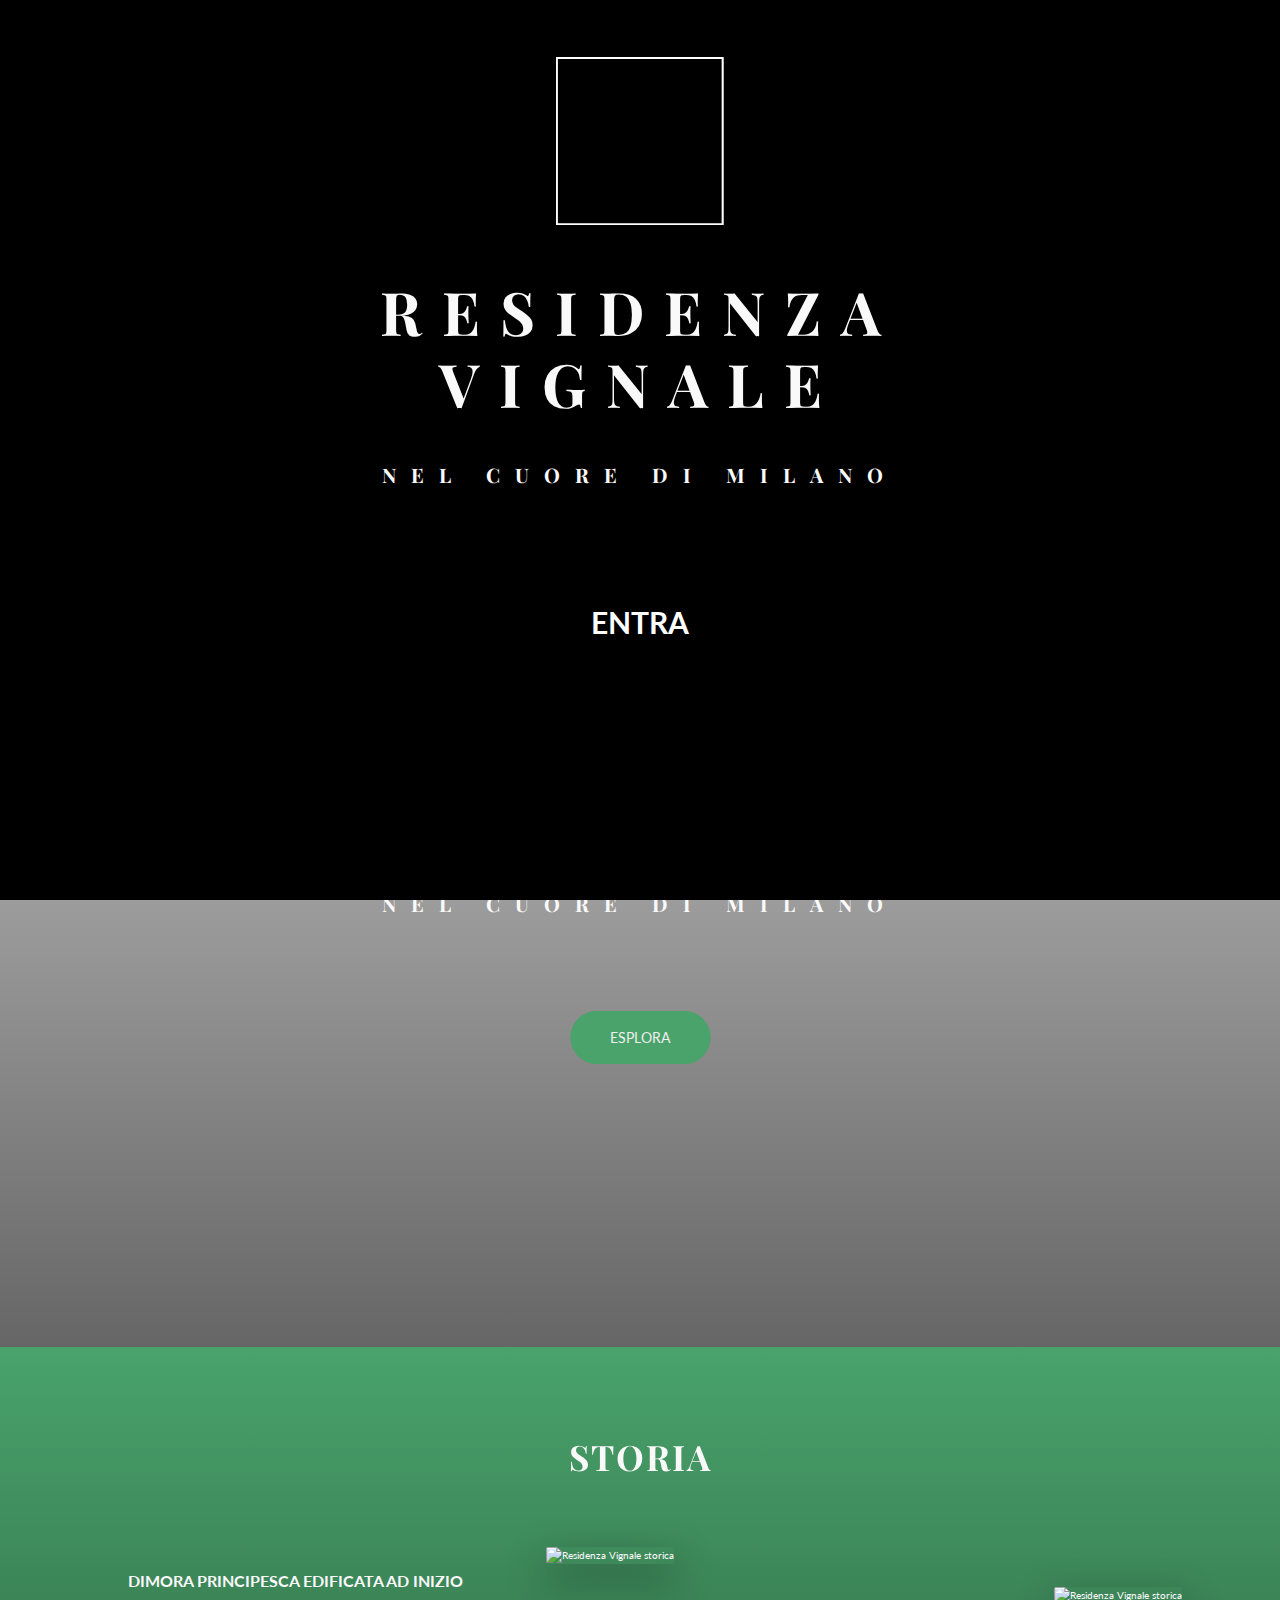
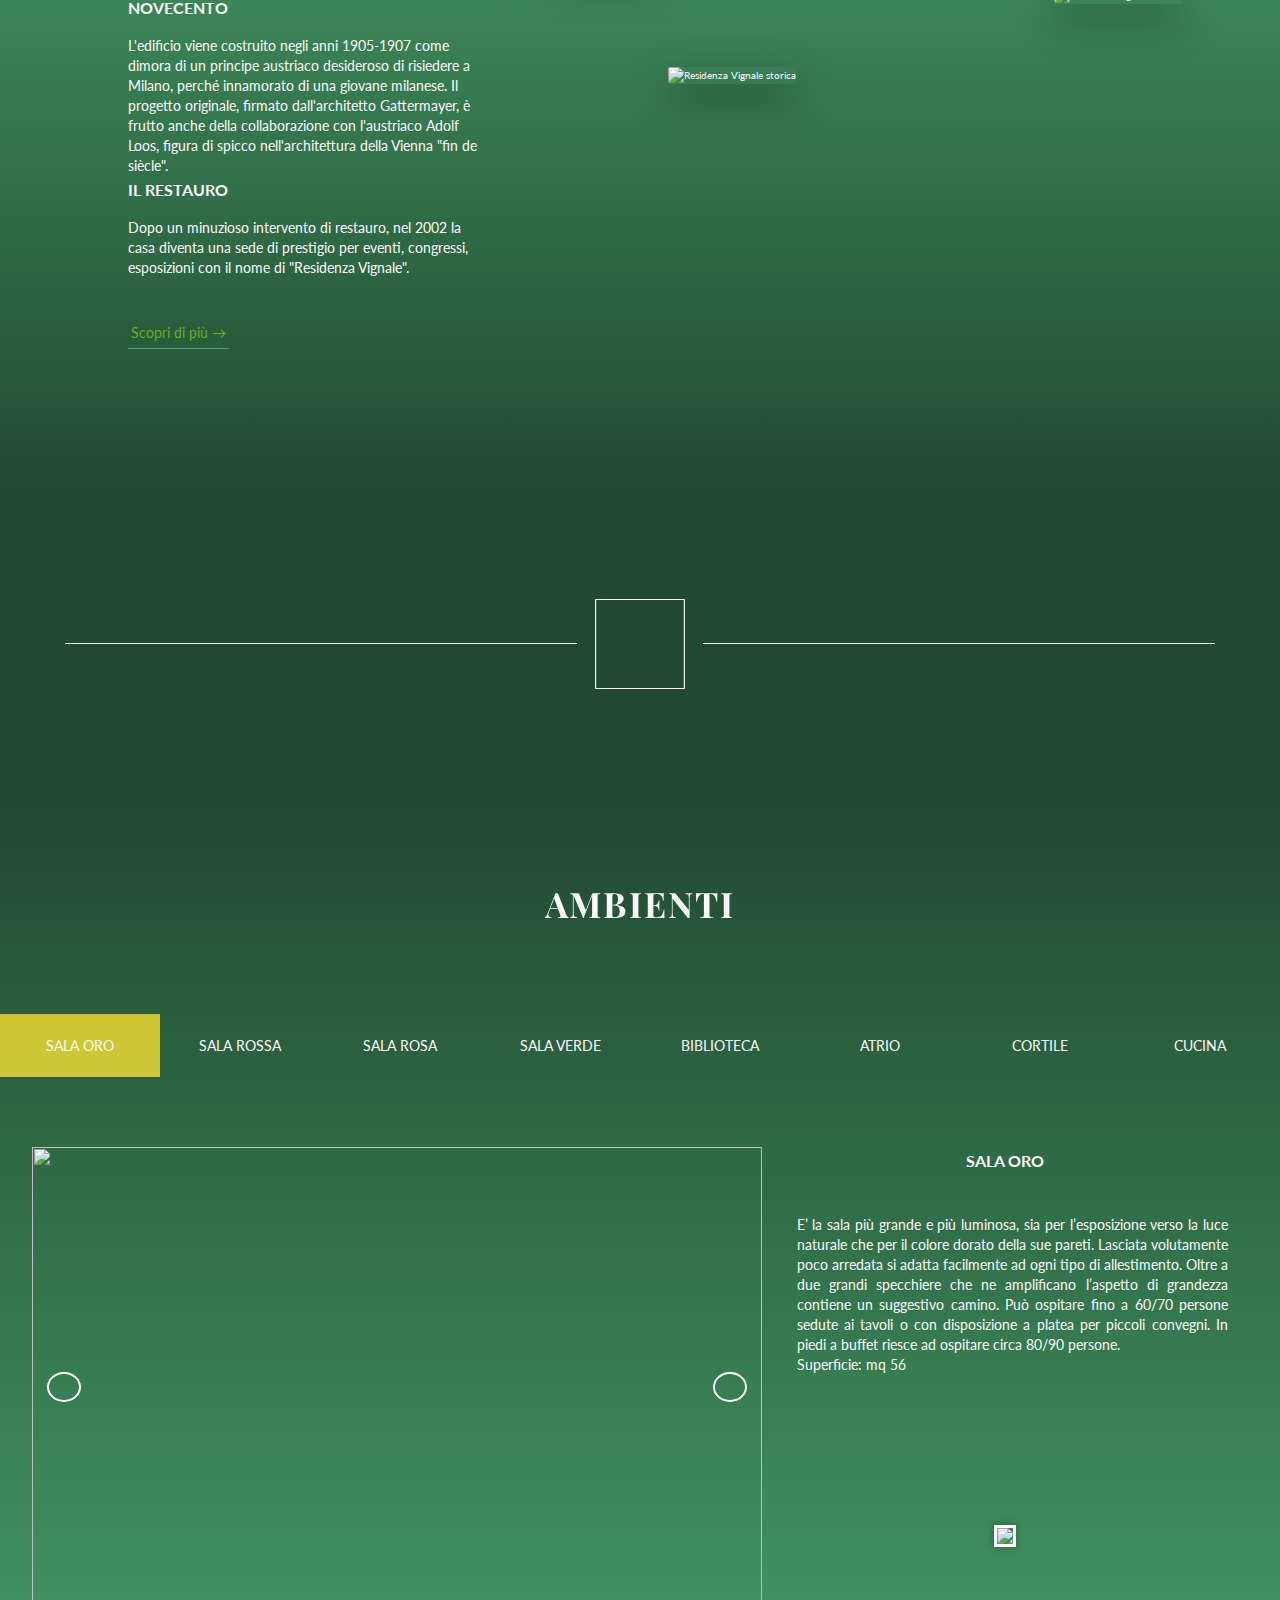
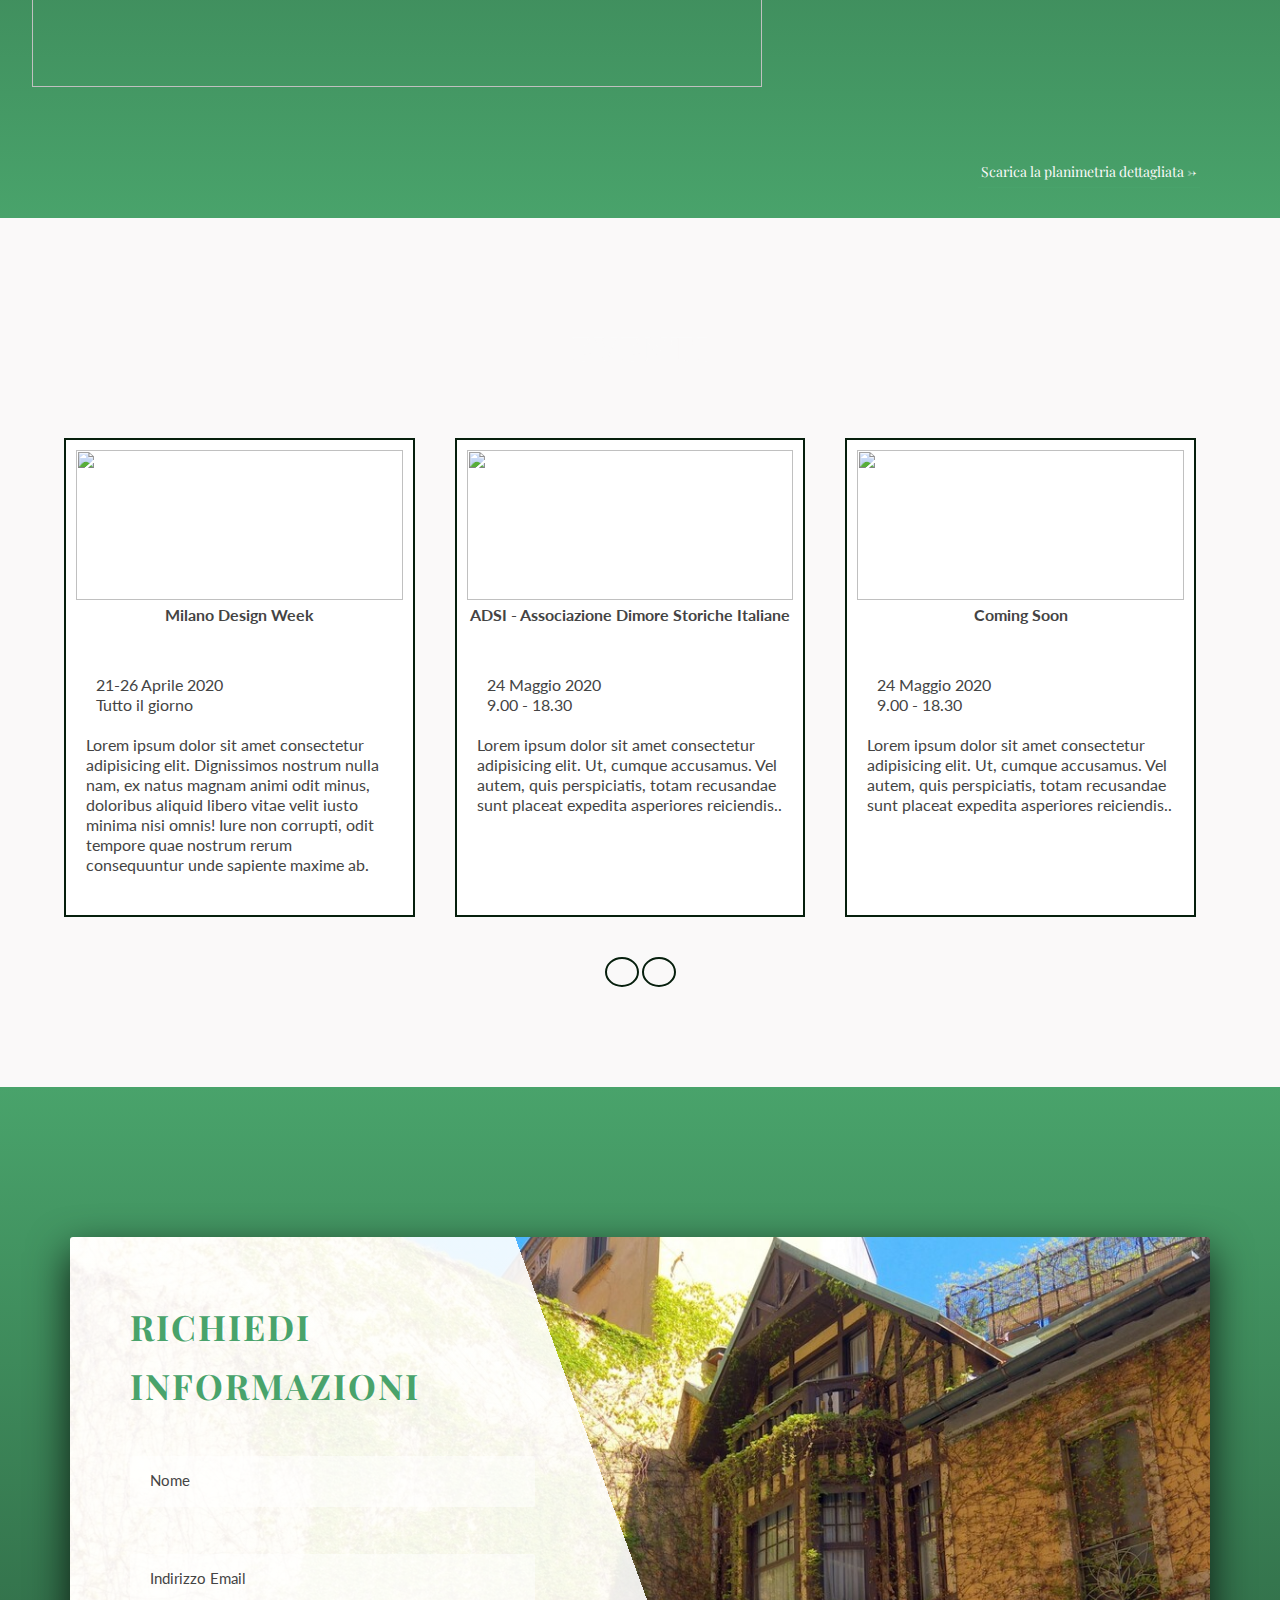
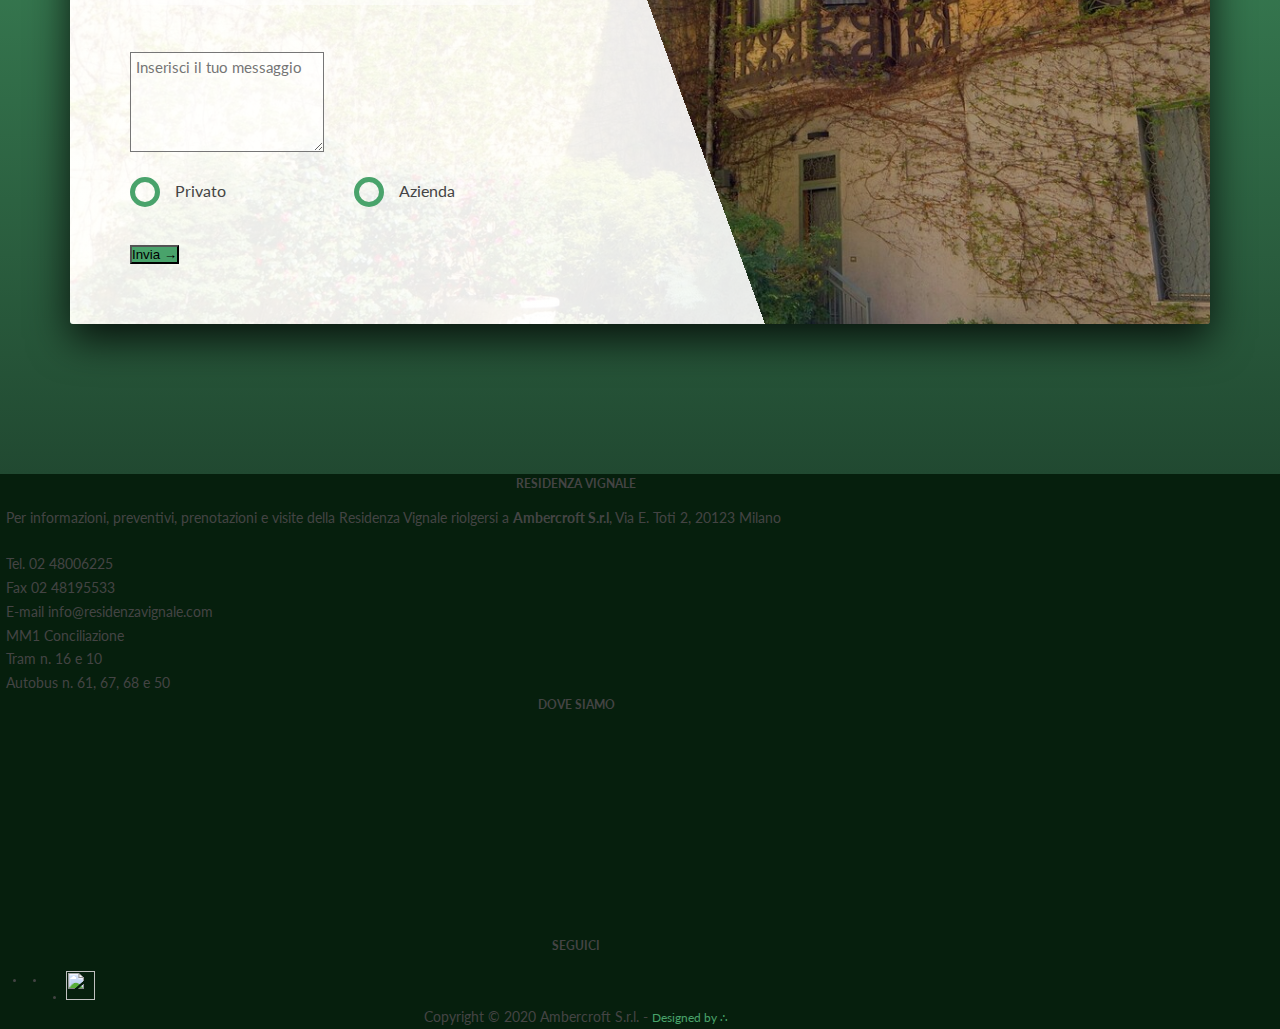
==== index.html @ fc052930 "Add files via upload" ====
<!DOCTYPE html>
<html lang="en">
  <head>
    <meta http-equiv="Content-Type" content="text/html; charset=UTF-8" />
    <meta name="viewport" content="width=device-width, initial-scale=1" />
    <title>Residenza Vignale | Home</title>

    <!-- CSS  -->
    <link
      href="https://fonts.googleapis.com/icon?family=Material+Icons"
      rel="stylesheet"
    />
    <link
      href="css/materialize.css"
      type="text/css"
      rel="stylesheet"
      media="screen,projection"
    />

    <link
      href="https://fonts.googleapis.com/css?family=Lato|Playfair+Display:500&display=swap"
      rel="stylesheet"
    />

    <link
      href="css/style.css"
      type="text/css"
      rel="stylesheet"
      media="screen,projection"
    />
    <link
      href="css/componenti.css"
      type="text/css"
      rel="stylesheet"
      media="screen,projection"
    />
    <link
      href="css/popup-history.css"
      type="text/css"
      rel="stylesheet"
      media="screen,projection"
    />
  </head>
  <body class="ggg">
    <!-- NAVBAR -->
    <nav class="navbar" role="navigation">
      <div class="nav-wrapper container">
        <a id="logo-container" href="#" class="brand-logo"
          ><img
            class="logo"
            src="logo_residenza_vignale.svg
          "
            alt=""
        /> <p class="nav-titolo">Residenza Vignale</p></a>
        <ul class="right hide-on-med-and-down">
          <li><a href="#section-book">CONTATTI</a></li>
        </ul>
        <ul class="right hide-on-med-and-down">
          <li><a href="servizi.html">SERVIZI</a></li>
        </ul>
        <ul class="right hide-on-med-and-down">
          <li><a href="#heading-eventi">EVENTI</a></li>
        </ul>
        <ul class="right hide-on-med-and-down">
          <li><a href="#heading-ambienti">AMBIENTE</a></li>
        </ul>
        <ul class="right hide-on-med-and-down">
          <li><a href="#heading-history">STORIA</a></li>
        </ul>
        <ul class="right hide-on-med-and-down">
          <li><a href="#showcase">HOME</a></li>
        </ul>

        <ul id="nav-mobile" class="sidenav">
          <li><a id="logo-container" href="#" class="brand-logo"
          ><img
            class="logo"
            src="logo_residenza_vignale.svg
          "
            alt=""
        /> <p class="nav-titolo2">Residenza Vignale</p></a>
      </li>
          <li><a href="#showcase">HOME</a></li>
          <li><a href="#heading-history">STORIA</a></li>
          <li><a href="#heading-ambienti">AMBIENTE</a></li>
          <li><a href="#heding-eventi">EVENTI</a></li>
          <li><a href="servizi.html">SERVIZI</a></li>
          <li><a href="#section-book">CONTATTI</a></li>
        </ul>
        <a href="#" data-target="nav-mobile" class="sidenav-trigger"
          ><i class="material-icons">menu</i></a
        >
      </div>
    </nav>

    <!-- SHOWCASE -->

    <header id="showcase">
      <section class="showcase-hero">
        <div class="showcase__text-box">
          <h1 class="showcase-primary">
            <span class="showcase-primary--main"
              >Residenza <br />
              <span class="showcase-primary--main-vignale">Vignale</span>
            </span>
            <span class="showcase-primary--sub">Nel cuore di Milano</span>
          </h1>

          <a
            href="#heading-ambienti"
            class="button button-color button-animated"
            >Esplora</a
          >
        </div>
      </section>
    </header>

    <!-- HISTORY -->
    
      <section id="heading-history">
        <div class="u-center-text u-margin-bottom-big">
          <h2 class="heading-secondary">
            Storia
          </h2>
        </div>

        <div class="container-history">
          <div class="history-text">
            <h3 class="heading-tertiary u-margin-bottom-small">
              Dimora principesca edificata ad inizio Novecento
            </h3>
            <p>
              L'edificio viene costruito negli anni 1905-1907 come dimora di un
              principe austriaco desideroso di risiedere a Milano, perché
              innamorato di una giovane milanese. Il progetto originale, firmato
              dall'architetto Gattermayer, è frutto anche della collaborazione
              con l'austriaco Adolf Loos, figura di spicco nell'architettura
              della Vienna "fin de siècle".
            </p>

            <h3 class="heading-tertiary u-margin-bottom-small">Il restauro</h3>
            <p class="">
              Dopo un minuzioso intervento di restauro, nel 2002 la casa diventa
              una sede di prestigio per eventi, congressi, esposizioni con il
              nome di "Residenza Vignale".
            </p>

            <a href="#popup" class="btn-text u-margin-top-small"
              >Scopri di più &rarr;</a
            >
          </div>
          <div class="history-img">
            <div class="composition">
              <img
                alt="Residenza Vignale storica"
                class="composition__photo composition__photo--p1"
                src="img/storia/Residenza-Storica04.jpg"
              />
              <img
                alt="Residenza Vignale storica"
                class="composition__photo composition__photo--p2"
                src="img/storia/Residenza-Storica02.jpg"
              />
              <img
                alt="Residenza Vignale storica"
                class="composition__photo composition__photo--p3"
                src="img/storia/Residenza-Storica01.jpg"
              />
              <!-- <img  alt="Residenza Vignale storica"
                           class="composition__photo composition__photo--p4"
                           src="img/Residenza-Storica05.jpg"> -->
            </div>
          </div>
        </div>
        
      </section>

      <div style="width: 100%; height: auto;" class="divider">
        <svg class="poly" width="90px" height="90px" version="1.1" viewBox="0 0 44.335 44.519" xmlns="http://www.w3.org/2000/svg">
          <g transform="translate(-84.609 -113.62)" fill="none" stroke="#fff" stroke-linecap="round" stroke-linejoin="round">
              <g stroke-width=".55">
                  <rect class = "ciccio" x="84.835" y="113.85" width="43.878" height="44.064" style="paint-order:normal" />
                  <path d="m106.59 157.82v-10.133s-7.344-6.8792-3.9974-19.708" style="paint-order:normal" />
                  <path d="m97.199 140.34s-9.6681-6.3214-8.2736-18.221" style="paint-order:normal" />
                  <path d="m97.199 140.34s-9.3697 0.36621-12.344 6.2228" style="paint-order:normal" />
                  <path d="m104.54 144.99s-9.947-1.5804-15.525 6.4144" style="paint-order:normal" />
                  <path d="m87.81 143.22s0.92962 5.3918 10.226 8.2736" style="paint-order:normal" />
                  <path d="m106.68 136.43v-14.316" style="paint-order:normal" />
                  <path d="m84.865 122.12h43.755" style="paint-order:normal" />
                  <path d="m106.68 122.12s-12.364 0.46481-13.573 14.316" style="paint-order:normal" />
                  <path d="m106.59 150.75s-12.178-0.37185-13.48-14.316" style="paint-order:normal" />
                  <path d="m106.68 122.12v-8.2736" style="paint-order:normal" />
                  <path d="m106.59 157.82v-10.133s-7.344-6.8792-3.9974-19.708" style="paint-order:normal" />
                  <path d="m104.54 144.99s-2.5739-6.1297-19.679-6.0367" style="paint-order:normal" />
                  <path d="m97.199 140.34s-9.6681-6.3214-8.2736-18.221" style="paint-order:normal" />
                  <path d="m84.923 125.09s10.975-0.92962 21.758 11.341l-0.093 11.248" style="paint-order:normal" />
                  <path d="m104.54 144.99s-9.947-1.5804-15.525 6.4144" style="paint-order:normal" />
                  <path d="m84.931 151.57 13.105-0.0765s2.417 0.18593 4.2763 0.7437 3.9044 1.2085 4.1833-0.37185"
                      style="paint-order:normal" />
                  <path d="m87.81 143.22s0.92962 5.3918 10.226 8.2736" style="paint-order:normal" />
                  <path d="m106.68 136.43v-14.316" style="paint-order:normal" />
                  <path d="m106.68 122.12s-12.364 0.46481-13.573 14.316" style="paint-order:normal" />
                  <path d="m106.59 150.75s-12.178-0.37185-13.48-14.316" style="paint-order:normal" />
                  <path d="m99.07 122.13s6.4957 1.7779 7.6113 8.3782" style="paint-order:normal" />
                  <path d="m106.68 122.12v-8.2736" style="paint-order:normal" />
                  <path d="m100.43 113.87s5.8799 0.58101 6.2517 6.8095" style="paint-order:normal" />
                  <path d="m106.77 157.82v-10.133s7.344-6.8792 3.9974-19.708" style="paint-order:normal" />
                  <path d="m108.82 144.99s2.6959-6.1355 19.801-6.0426" style="paint-order:normal" />
                  <path d="m116.16 140.34s9.6681-6.3214 8.2736-18.221" style="paint-order:normal" />
                  <path d="m128.62 125.09s-11.155-0.92962-21.939 11.341l0.093 11.248" style="paint-order:normal" />
                  <path d="m108.82 144.99s9.947-1.5804 15.525 6.4144" style="paint-order:normal" />
                  <path
                      d="m128.62 151.59-13.294-0.093s-2.417 0.18593-4.2763 0.7437c-1.8592 0.55777-3.9044 1.2085-4.1833-0.37185"
                      style="paint-order:normal" />
                  <path d="m125.55 143.22s-0.92963 5.3918-10.226 8.2736" style="paint-order:normal" />
                  <path d="m106.68 136.43v-14.316" style="paint-order:normal" />
                  <path d="m106.68 122.12s12.364 0.46481 13.572 14.316" style="paint-order:normal" />
                  <path d="m106.77 150.75s12.178-0.37185 13.48-14.316" style="paint-order:normal" />
                  <path d="m114.18 122.13s-6.3795 1.7779-7.4951 8.3782" style="paint-order:normal" />
                  <path d="m106.68 122.12v-8.2736" style="paint-order:normal" />
                  <path d="m112.82 113.87s-5.7637 0.58101-6.1355 6.8095" style="paint-order:normal" />
              </g>
              <path d="m116.37 140.34s9.3697 0.36621 12.344 6.2228" stroke-width=".452" style="paint-order:normal" />
          </g>
      </svg>
      </div>

      

      

      <!-- AMBIENTI -->
      <section id="heading-ambienti" class="ambienti">

        <div class="u-center-text u-margin-bottom-big">
          <h2 class="heading-secondary">
            Ambienti
          </h2>
        </div>
        
        <div class="griglia_mobile">
          <div class="tab_arrows"><p style="padding: 1rem 30% 1rem 1rem">&laquo;</p></div>
        <div class="tabs_container">
          <ul class="tabs2">
            <li data-tab-target="#sala_oro" class="tab2 active">Sala Oro</li>
            <li data-tab-target="#sala_rossa" class="tab2">Sala Rossa</li>
            <li data-tab-target="#sala_rosa" class="tab2">Sala Rosa</li>
            <li data-tab-target="#sala_verde" class="tab2">Sala Verde</li>
            <li data-tab-target="#biblioteca" class="tab2">Biblioteca</li>
            <li data-tab-target="#atrio" class="tab2 ">Atrio</li>
            <li data-tab-target="#cortile" class="tab2">Cortile</li>
            <li data-tab-target="#cucina" class="tab2">Cucina</li>

          </ul>
        </div>
        <div class="tab_arrows"><p style="padding: 1rem 1rem 1rem 30%; text-align: right;">&raquo;</p></div>
      </div>
    
        <div class="tab2-content">
          <!-- SALA ORO -->
          <div id="sala_oro" data-tab-content class="active">
            <div class="griglia">
              <div class="slider_container">
                <div class="slider slider_count slider_active">
                  <img class="slide current" src="/img/ambienti/sala_oro/01_sala_oro.jpg" alt="" />
                  <img class="slide" src="/img/ambienti/sala_oro/02_sala_oro.jpg" alt="" />
                  <img class="slide" src="/img/ambienti/sala_oro/03_sala_oro.jpg" alt="" />
                </div>
                <div class="buttons">
                  <button id="prev">
                    <i class="fas fa fa-arrow-left" aria-hidden="true"></i>
                  </button>
                  <button id="next">
                    <i class="fas fa fa-arrow-right" aria-hidden="true"></i>
                  </button>
                </div>
              </div>
              <div class="description description_sala_oro">
                <div class="description_text">
                  <h3 class="heading-tertiary u-margin-bottom-medium">Sala Oro</h3>
                <p class="u-margin-bottom-small">E’ la sala più grande e più luminosa, sia per l’esposizione verso la luce naturale che per il colore dorato della sue pareti. Lasciata volutamente poco arredata si adatta facilmente ad ogni tipo di allestimento.
                  Oltre a due grandi specchiere che ne amplificano l’aspetto di grandezza contiene un suggestivo camino. Può ospitare fino a 60/70 persone sedute ai tavoli o con disposizione a platea per piccoli convegni. In piedi a buffet riesce ad ospitare circa 80/90 persone. <br>Superficie: mq  56</p>
                </div>
                <div class="description_map">
                  <a class="lightbox" href="#sala_oro_big">
                    <img src="img/ambienti/sala_oro/Planimetria_Oro.jpg"/>
                 </a> 
                 
                </div>
                
              </div>
            </div>
            <div class="lightbox-target" id="sala_oro_big">
              <img src="img/ambienti/sala_oro/Planimetria_Oro_Big.jpg"/>
              <a class="lightbox-close" href="#sala_oro"></a>
           </div>
          </div>
          
          <!-- SALA ROSSA -->
          <div id="sala_rossa" data-tab-content>
            <div class="griglia">
              <div class="slider_container">
                <div class="slider slider_count">
                  <img class="slide" src="/img/ambienti/sala_rossa/01_sala_rossa.jpg" alt="" />
                  <img class="slide" src="/img/ambienti/sala_rossa/02_sala_rossa.jpg" alt="" />
                  <img class="slide" src="/img/ambienti/sala_rossa/03_sala_rossa.jpg" alt="" />
                </div>
                <div class="buttons">
                  <button id="prev">
                    <i class="fas fa fa-arrow-left" aria-hidden="true"></i>
                  </button>
                  <button id="next">
                    <i class="fas fa fa-arrow-right" aria-hidden="true"></i>
                  </button>
                </div>
              </div>
              <div class="description description_sala_rossa">
                <div class="description_text">
                  <h3 class="heading-tertiary u-margin-bottom-medium">Sala Rossa</h3>
                <p class="u-margin-bottom-small">Riccamente arredata e decorata. Contiene 50 persone sedute ai tavoli o con disposizione a platea
                  per piccoli convegni. <br>Superficie: 47 mq.</p>
                </div>
              <div class="description_map">
                <a class="lightbox" href="#sala_rossa_big">
                  <img src="img/ambienti/sala_rossa/Planimetria_Rossa_Big.jpg"/>
               </a> 
               
              </div>
              
            </div>
          </div>
          <div class="lightbox-target" id="sala_rossa_big">
            <img src="img/ambienti/sala_rossa/Planimetria_Rossa_Big.jpg"/>
            <a class="lightbox-close" href="#sala_rossa"></a>
         </div>
        </div>

          <!-- SALA ROSA -->
          <div id="sala_rosa" data-tab-content>
            <div class="griglia">
              <div class="slider_container">
                <div class="slider slider_count">
                  <img class="slide" src="/img/ambienti/sala_rosa/01_sala_rosa.jpg" alt="" />
                  <img class="slide" src="/img/ambienti/sala_rosa/02_sala_rosa.jpg" alt="" />
                </div>
                <div class="buttons">
                  <button id="prev">
                    <i class="fas fa fa-arrow-left" aria-hidden="true"></i>
                  </button>
                  <button id="next">
                    <i class="fas fa fa-arrow-right" aria-hidden="true"></i>
                  </button>
                </div>
              </div>
              <div class="description description_sala_rosa">
                <div class="description_text">
                  <h3 class="heading-tertiary u-margin-bottom-medium">Sala Rosa</h3>
                <p class="u-margin-bottom-small">Accogliente ed elegante, è caratterizzata  da una suggestiva specchiera che crea singolari effetti di colore. Si presta come luogo di incontro e di conversazione o ad ospitare aperitivi o coffee break. <br>Superficie: mq 28</p>
                </div>
              <div class="description_map">
                <a class="lightbox" href="#sala_rosa_big">
                  <img src="img/ambienti/sala_rosa/Planimetria_Rosa_Big.jpg"/>
               </a> 
               
              </div>
              
            </div>
          </div>
          <div class="lightbox-target" id="sala_rosa_big">
            <img src="img/ambienti/sala_rosa/Planimetria_Rosa_Big.jpg"/>
            <a class="lightbox-close" href="#sala_rosa"></a>
         </div>
        </div>


          <!-- SALA VERDE -->
          <div id="sala_verde" data-tab-content>
            <div class="griglia">
              <div class="slider_container">
                <div class="slider slider_count">
                  <img class="slide" src="/img/ambienti/sala_verde/01_sala_verde.jpg" alt="" />
                  <img class="slide" src="/img/ambienti/sala_verde/02_sala_verde.jpg" alt="" />
                  <img class="slide" src="/img/ambienti/sala_verde/03_sala_verde.jpg" alt="" />
                </div>
                <div class="buttons">
                  <button id="prev">
                    <i class="fas fa fa-arrow-left" aria-hidden="true"></i>
                  </button>
                  <button id="next">
                    <i class="fas fa fa-arrow-right" aria-hidden="true"></i>
                  </button>
                </div>
              </div>
              <div class="description description_sala_verde">
                <div class="description_text">
                  <h3 class="heading-tertiary u-margin-bottom-medium">Sala verde</h3>
                <p class="u-margin-bottom-small">Ambiente molto raffinato, con le pareti coperte di boiserie e specchi è in comunicazione con la sala rosa e la sala oro. <br>Superficie: mq 27</p>
                </div>
              <div class="description_map">
                <a class="lightbox" href="#sala_verde_big">
                  <img src="img/ambienti/sala_verde/Planimetria_Verde_Big.jpg"/>
               </a> 
               
              </div>
              
            </div>
          </div>
          <div class="lightbox-target" id="sala_verde_big">
            <img src="img/ambienti/sala_verde/Planimetria_Verde_Big.jpg"/>
            <a class="lightbox-close" href="#sala_verde"></a>
         </div>
        </div>


           <!-- BIBLIOTECA -->
           <div id="biblioteca" data-tab-content>
            <div class="griglia">
              <div class="slider_container">
                <div class="slider slider_count">
                  <img class="slide" src="/img/ambienti/biblioteca/01_biblioteca.jpg" alt="" />
                  <img class="slide" src="/img/ambienti/biblioteca/02_biblioteca.jpg" alt="" />
                </div>
                <div class="buttons">
                  <button id="prev">
                    <i class="fas fa fa-arrow-left" aria-hidden="true"></i>
                  </button>
                  <button id="next">
                    <i class="fas fa fa-arrow-right" aria-hidden="true"></i>
                  </button>
                </div>
              </div>
              <div class="description description_biblioteca">
                <div class="description_text">
                  <h3 class="heading-tertiary u-margin-bottom-medium">Biblioteca</h3>
                <p class="u-margin-bottom-small">La biblioteca è ubicata al piano nobile e vi si accede attraverso lo scalone d’onore. E’ un ambiente accogliente ed elegante, completamente arredato. Risulta ideale per riunioni di lavoro o come salotto supplementare. Dà diretto accesso a un ampio terrazzo fiorito.  <br>Superficie: mq 28</p>
                </div>
              <div class="description_map">
                <a class="lightbox" href="#biblioteca_big">
                  <img src="img/ambienti/biblioteca/Planimetria_Biblioteca_Big.jpg"/>
               </a> 
               
              </div>
              
            </div>
          </div>
          <div class="lightbox-target" id="biblioteca_big">
            <img src="img/ambienti/biblioteca/Planimetria_Biblioteca_Big.jpg"/>
            <a class="lightbox-close" href="#biblioteca"></a>
         </div>
        </div>

          
          <!-- ATRIO -->
          <div id="atrio" data-tab-content >
            <div class="griglia">
              <div class="slider_container">
                <div class="slider slider_count">
                  <img style="background-size: auto;"
                    class="slide"
                    src="/img/ambienti/atrio/01_atrio.jpg"
                    alt=""
                  />
                  <img class="slide " src="/img/ambienti/atrio/04_atrio.jpg" alt="" />
                </div>
                <div class="buttons">
                  <button id="prev">
                    <i class="fas fa fa-arrow-left" aria-hidden="true"></i>
                  </button>
                  <button id="next">
                    <i class="fas fa fa-arrow-right" aria-hidden="true"></i>
                  </button>
                </div>
              </div>
              <div class="description description_atrio">
                <div class="description_text">
                  <h3 class="heading-tertiary u-margin-bottom-medium">Atrio</h3>
                <p class="u-margin-bottom-small">Vi si accede attraverso un elegante ingresso indipendente dal resto dello stabile. Questo ambiente, spazioso e luminoso, è reso molto imponente dalla presenza dello scalone d’onore che conduce al piano nobile. Svolge una naturale funzione di accoglienza per ogni tipo di evento e può ospitare la reception
                  in caso di convegni o riunioni di lavoro. E’ adiacente alla sala guardaroba e in diretta comunicazione
                  con il cortile. <br>Superficie: mq 65</p>
                </div>
              <div class="description_map">
                <a class="lightbox" href="#atrio_big">
                  <img src="img/ambienti/atrio/Planimetria_Atrio_Big.jpg"/>
               </a> 
               
              </div>
              
            </div>
          </div>
          <div class="lightbox-target" id="atrio_big">
            <img src="img/ambienti/atrio/Planimetria_Atrio_Big.jpg"/>
            <a class="lightbox-close" href="#atrio"></a>
         </div>
        </div>

          <!-- CORTILE -->
          <div id="cortile" data-tab-content>
            <div class="griglia">
              <div class="slider_container">
                <div class="slider slider_count">
                  <img class="slide" src="/img/ambienti/cortile/01_cortile.jpg" alt="" />
                  <img class="slide" src="/img/ambienti/cortile/02_cortile.jpg" alt="" />
                  <img class="slide" src="/img/ambienti/cortile/03_cortile.jpg" alt="" />
                </div>
                <div class="buttons">
                  <button id="prev">
                    <i class="fas fa fa-arrow-left" aria-hidden="true"></i>
                  </button>
                  <button id="next">
                    <i class="fas fa fa-arrow-right" aria-hidden="true"></i>
                  </button>
                </div>
              </div>
              <div class="description description_cortile">
                <div class="description_text">
                  <h3 class="heading-tertiary u-margin-bottom-medium">cortile</h3>
                <p class="u-margin-bottom-small">Silenzioso e contornato da aiuole fiorite, è l’ideale ampliamento della Residenza durante la bella stagione. Può essere allestito con punti buffet, tavolini e ombrelloni ed ospitare spettacoli all’aperto.
                  Su richiesta il cortile può essere coperto con una tendostruttura. <br>Superficie sfruttabile circa 120 mq.</p>
                </div>
              <div class="description_map">
                <a class="lightbox" href="#cortile_big">
                  <img src="img/ambienti/cortile/Planimetria_Cortile.jpg"/>
               </a> 
               
              </div>
              
            </div>
          </div>
          <div class="lightbox-target" id="cortile_big">
            <img src="img/ambienti/cortile/Planimetria_Cortile_Big.jpg"/>
            <a class="lightbox-close" href="#cortile"></a>
         </div>
        </div>

               <!-- CUCINA -->
               <div id="cucina" data-tab-content>
                <div class="griglia">
                  <div class="slider_container">
                    <div class="slider slider_count">
                      <img class="slide" src="/img/ambienti/cucina/01_cucina.jpg" alt="" />
                      <img class="slide" src="/img/ambienti/cucina/01_cucina.jpg" alt="" />
                    </div>
                    <div class="buttons">
                      <button id="prev">
                        <i class="fas fa fa-arrow-left" aria-hidden="true"></i>
                      </button>
                      <button id="next">
                        <i class="fas fa fa-arrow-right" aria-hidden="true"></i>
                      </button>
                    </div>
                  </div>
                  <div class="description description_cucina">
                    <div class="description_text">
                      <h3 class="heading-tertiary u-margin-bottom-medium">cucina</h3>
                    <p class="u-margin-bottom-small">Ambiente moderno e tecnologicamente funzionale. A disposizione frigorifero con freezer, due forni,
                      quattro fuochi e una piastra elettrica. L’ingresso diretto dal cortile facilita le operazioni di carico e scarico
                      al personale del catering. In collegamento diretto vi è un bagno – spogliatoio per il personale. <br>Superficie: mq 24</p>
                    </div>
                  <div class="description_map">
                    <a class="lightbox" href="#cucina_big">
                      <img src="img/ambienti/cucina/Planimetria_Cucina_Big.jpg"/>
                   </a> 
                   
                  </div>
                  
                </div>
              </div>
              <div class="lightbox-target" id="cucina_big">
                <img src="img/ambienti/cucina/Planimetria_Cucina_Big.jpg"/>
                <a class="lightbox-close" href="#cucina"></a>
             </div>
            </div>
        </div>
            <div class="planimetria-det">
              <a href="/piantina-dett.pdf" download class="btn-text2">Scarica la planimetria dettagliata &rarr;</a>
            </div>
            
      </section>
      
      

          
      <!-- EVENTI -->
      <section id="heading-eventi" class="eventi">
        <div class="u-center-text u-margin-bottom-medium">
          <h2 class="heading-secondary">
            Eventi
          </h2>
        </div>
        <div class="eventi-container">
          <ul class="eventi-container-slider">
            <li>
              <div> <img src="img/eventi/mdw.jpg" alt="" /></div>
              <div class="eventi-testo">
                <div class="eventi-title"><h4>Milano Design Week </h4></div>
              
              <div  class="eventi-icone">
                <i class="far fa-calendar-alt calendar"></i><span >21-26 Aprile 2020 </span> <br>
              <i class="far fa-clock ora"></i><span>Tutto il giorno</span>
              <p>Lorem ipsum dolor sit amet consectetur adipisicing elit. Dignissimos nostrum nulla nam, ex natus magnam animi odit minus, doloribus aliquid libero vitae velit iusto minima nisi omnis! Iure non corrupti, odit tempore quae nostrum rerum consequuntur unde sapiente maxime ab.</p>
            </div>
            </div>
            </li>
            <li>
              <div><img src="img/eventi/adsi.jpg" alt="" /></div>
              <div class="eventi-testo">
                <div class="eventi-title"><h4>ADSI - Associazione Dimore Storiche Italiane</h4></div>
              
              <div class="eventi-icone">
                <i class="far fa-calendar-alt calendar"></i><span >24 Maggio 2020 </span> <br>
              <i class="far fa-clock ora"></i><span>9.00 - 18.30</span>
              <p>Lorem ipsum dolor sit amet consectetur adipisicing elit. Ut, cumque accusamus. Vel autem, quis perspiciatis, totam recusandae sunt placeat expedita asperiores reiciendis..</p>
            </div>
              </div>
            </li>

            <li>
              <div><img src="img/eventi/comingsoon.png" alt="" /></div>
              <div class="eventi-testo">
                <div class="eventi-title"><h4>Coming Soon</h4></div>
                
                <div  class="eventi-icone">
                  <i class="far fa-calendar-alt calendar"></i><span >24 Maggio 2020 </span> <br>
                <i class="far fa-clock ora"></i><span>9.00 - 18.30</span>
                <p>Lorem ipsum dolor sit amet consectetur adipisicing elit. Ut, cumque accusamus. Vel autem, quis perspiciatis, totam recusandae sunt placeat expedita asperiores reiciendis..</p>
              </div>
              
              </div>
            </li>
            
          </ul>
        </div>
        <div class="button-container">
          <button class="button-left"><i class="fas fa fa-arrow-left" aria-hidden="true"></i></button>
          <button class="button-right"><i class="fas fa fa-arrow-right" aria-hidden="true"></i></button>
        </div>
      </section>

     

     
    

    <!-- FORM -->
    <section id="section-book" class="section-book">
      <div class="row">
        <div class="book">
          <div class="book__form">
            <form action="#" class="form">
              <div class=" u-margin-bottom-medium">
                <h2 class="heading-secondary green">
                  Richiedi informazioni
              </div>
              <div class="form__group">
                <input
                  type="text"
                  class="form__input"
                  placeholder="Nome"
                  id="name"
                  required
                />
                <label for="name" class="form__label"> Nome</label>
              </div>
              <div class="form__group">
                <input
                  type="email"
                  class="form__input"
                  placeholder="Indirizzo Email"
                  id="email"
                  required
                />
                <label for="email" class="form__label">Indirizzo Email</label>
              </div>
              <div class="form__group">
                <textarea class="form__text" name="message" id="message" placeholder="Inserisci il tuo messaggio"></textarea>
              
              </div>
              
              <div class="form__group u-margin-bottom-medium">
                <div class="form__radio-group">
                  <input type="radio" class="form__radio-input" id="small" name="form-group">
                  <label for="small" class="form__radio-label">
                    <span class="form__radio-button"></span> Privato</label>
                </div>
                <div class="form__radio-group">
                  <input type="radio" class="form__radio-input" id="large" name="form-group">
                  <label for="large" class="form__radio-label">
                    <span class="form__radio-button"></span> 
                    Azienda</label>
                </div>
              </div>

              <div class="form__group">
                <button class="btn btn--green">Invia &rarr;</button>
              </div>
            </form>
          </div>
        </div>
      </div>
    </section>

    <!-- FOOTER -->
    <footer class="page-footer">
      <div class="container">
        <div class="row">
          <div class="col l4 s12">
            <h5 class="white-text u-margin-bottom-small">Residenza Vignale</h5>
            <p class="grey-text text-lighten-4">
              Per informazioni, preventivi, prenotazioni e visite della Residenza Vignale riolgersi a <strong>Ambercroft S.r.l</strong>, Via E. Toti 2, 20123 Milano
              
                <ul>
                  <li>&nbsp;</li>
                  <li>Tel. 02 48006225</li>
                  <li>Fax 02 48195533</li>
                  <li>E-mail info@residenzavignale.com</li>
                  <li>MM1 Conciliazione</li>
                  <li>Tram n. 16 e 10</li>
                  <li>Autobus n. 61, 67, 68 e 50</li>

                </ul>
        
            </p>
          </div>
          <div class="col l6 s12 mappa">
            <h5 class="white-text u-margin-bottom-small">Dove Siamo</h5>
            <iframe class="google-map" src="https://www.google.com/maps/embed?pb=!1m18!1m12!1m3!1d2798.1524924500513!2d9.164202715363148!3d45.46673197910088!2m3!1f0!2f0!3f0!3m2!1i1024!2i768!4f13.1!3m3!1m2!1s0x4786c15c7ae761c7%3A0xb20a12b8c3befb6c!2sResidenza%20Vignale!5e0!3m2!1sen!2sit!4v1582048549017!5m2!1sen!2sit"  frameborder="0" style="border:0;" allowfullscreen=""></iframe>
          </div>
          <div class="col l2 s12">
            <h5 class="white-text u-margin-bottom-small">Seguici</h5>
            <ul class="list-inline">
              <li class="social-icon">
                <a class="white-text" href="#!"
                  ><i class="fab fa-facebook-square fa-3x"></i
                ></a>
              </li>
              <li class="social-icon">
                <a class="white-text" href="#!"
                  ><i class="fab fa-instagram fa-3x"></i
                ></a>
              </li>
              <li class="social-icon">
                <a class="white-text" href="#!"
                  ><i class="fab fa-google fa-3x"></i
                ></a>
              </li>
              <li class="social-icon">
                <a class="white-text" href="#!"
                  ><img class="icon-google" src="img/icon/business2.svg" alt=""
                /></a>
              </li>
            </ul>
          </div>
        </div>
      </div>
      <div class="footer-copyright">
        <div class="container center">
          Copyright © 2020 Ambercroft S.r.l. - <span style="color: var(--color-secondary);font-style:bold; font-size: 1.2rem;">Designed by &there4;</span>
          
          <a
            class="brown-text text-lighten-3"
            href="http://materializecss.com"
          ></a>
        </div>
      </div>
    </footer>

    <!-- POPUP HISTORY -->
    <div class="popup" id="popup">
      <div class="popup__content">
        <div class="popup__left">
          <img
            src="img/storia/Residenza-Storica05.jpg"
            alt="Tour photo"
            class="popup__img"
          />
          <img
            src="img/storia/Residenza-Storica01.jpg"
            alt="Tour photo"
            class="popup__img"
          />
        </div>
        <div class="popup__right">
          <a href="#heading-history" class="popup__close">&times;</a>
          <h2 class="heading-secondary green u-margin-bottom-small">La Storia</h2>
          <h3 class="heading-tertiary u-margin-bottom-small">
            Una residenza principesca costruita per amore agli inizi del
            Novecento
          </h3>
          <p class="popup__text">
            L'edificio viene costruito negli anni 1905-1907 come dimora di un
            principe austriaco desideroso di risiedere a Milano, perché
            innamorato di una giovane milanese. Il progetto originale, firmato
            dall'architetto Gattermayer, è frutto anche della collaborazione con
            l'austriaco Adolf Loos, figura di spicco nell'architettura della
            Vienna "fin de siècle". Nella facciata di taglio semplice e pulito
            si uniscono elementi decorativi di gusto austriaco tradizionale,
            come il balcone a quadri e del liberty milanese, come i putti che
            sorreggono il terrazzo. Il corpo principale, destinato a residenza
            del Principe, è a due piani: al piano terra i grandi saloni con
            accesso sul cortile, al primo piano camere da letto e salottini.
            Sull'altro lato del cortile si trovano gli alloggi della servitù,
            inseriti in un curioso edificio con modanature di legno scuro e un
            grazioso bovindo. Vi sono anche la scuderia per i cavalli e il
            deposito per la carrozza, protetto quest'ultimo da una pensilina di
            ferro elegantemente decorata. Dopo la morte in battaglia del
            principe, nel 1914, la casa passa nelle mani di diversi proprietari.
            Viene sopraelevata di alcuni piani negli anni '50, ma mantiene
            ugualmente intatto l'antico fascino della facciata e del cortile.
            All’interno l’arredo è composto da specchiere e console dorate,
            arazzi, quadri, tappeti e un raffinatissimo salottino siciliano in
            boiserie e specchi. Rimane assolutamente immutato l'aspetto
            originario in tutta la struttura di base, dai soffitti elegantemente
            decorati, ai pavimenti in parquet e marmo, al taglio pulito e
            grandioso dello scalone e delle sale. Dopo un minuzioso intervento
            di restauro, nel 2002 la casa diventa una sede di prestigio per
            eventi, congressi, esposizioni con il nome di "Residenza Vignale".
          </p>
        </div>
      </div>
    </div>

    <!-- LANDING PAGE -->
    <div class="overlay_bg" style= "font-family:Playfair Display, serif;overflow: hidden; position: fixed; top:0; left:0; z-index: 10; width: 100%; height:100vh; text-align: center; background-color: rgba(0, 0, 0, 1)">
      <div style="padding-top:57px">
  
          <svg class="poly" width="44.335mm" height="44.519mm" version="1.1" viewBox="0 0 44.335 44.519" xmlns="http://www.w3.org/2000/svg">
              <g transform="translate(-84.609 -113.62)" fill="none" stroke="#fff" stroke-linecap="round" stroke-linejoin="round">
                  <g stroke-width=".55">
                      <rect class = "ciccio" x="84.835" y="113.85" width="43.878" height="44.064" style="paint-order:normal" />
                      <path d="m106.59 157.82v-10.133s-7.344-6.8792-3.9974-19.708" style="paint-order:normal" />
                      <path d="m97.199 140.34s-9.6681-6.3214-8.2736-18.221" style="paint-order:normal" />
                      <path d="m97.199 140.34s-9.3697 0.36621-12.344 6.2228" style="paint-order:normal" />
                      <path d="m104.54 144.99s-9.947-1.5804-15.525 6.4144" style="paint-order:normal" />
                      <path d="m87.81 143.22s0.92962 5.3918 10.226 8.2736" style="paint-order:normal" />
                      <path d="m106.68 136.43v-14.316" style="paint-order:normal" />
                      <path d="m84.865 122.12h43.755" style="paint-order:normal" />
                      <path d="m106.68 122.12s-12.364 0.46481-13.573 14.316" style="paint-order:normal" />
                      <path d="m106.59 150.75s-12.178-0.37185-13.48-14.316" style="paint-order:normal" />
                      <path d="m106.68 122.12v-8.2736" style="paint-order:normal" />
                      <path d="m106.59 157.82v-10.133s-7.344-6.8792-3.9974-19.708" style="paint-order:normal" />
                      <path d="m104.54 144.99s-2.5739-6.1297-19.679-6.0367" style="paint-order:normal" />
                      <path d="m97.199 140.34s-9.6681-6.3214-8.2736-18.221" style="paint-order:normal" />
                      <path d="m84.923 125.09s10.975-0.92962 21.758 11.341l-0.093 11.248" style="paint-order:normal" />
                      <path d="m104.54 144.99s-9.947-1.5804-15.525 6.4144" style="paint-order:normal" />
                      <path d="m84.931 151.57 13.105-0.0765s2.417 0.18593 4.2763 0.7437 3.9044 1.2085 4.1833-0.37185"
                          style="paint-order:normal" />
                      <path d="m87.81 143.22s0.92962 5.3918 10.226 8.2736" style="paint-order:normal" />
                      <path d="m106.68 136.43v-14.316" style="paint-order:normal" />
                      <path d="m106.68 122.12s-12.364 0.46481-13.573 14.316" style="paint-order:normal" />
                      <path d="m106.59 150.75s-12.178-0.37185-13.48-14.316" style="paint-order:normal" />
                      <path d="m99.07 122.13s6.4957 1.7779 7.6113 8.3782" style="paint-order:normal" />
                      <path d="m106.68 122.12v-8.2736" style="paint-order:normal" />
                      <path d="m100.43 113.87s5.8799 0.58101 6.2517 6.8095" style="paint-order:normal" />
                      <path d="m106.77 157.82v-10.133s7.344-6.8792 3.9974-19.708" style="paint-order:normal" />
                      <path d="m108.82 144.99s2.6959-6.1355 19.801-6.0426" style="paint-order:normal" />
                      <path d="m116.16 140.34s9.6681-6.3214 8.2736-18.221" style="paint-order:normal" />
                      <path d="m128.62 125.09s-11.155-0.92962-21.939 11.341l0.093 11.248" style="paint-order:normal" />
                      <path d="m108.82 144.99s9.947-1.5804 15.525 6.4144" style="paint-order:normal" />
                      <path
                          d="m128.62 151.59-13.294-0.093s-2.417 0.18593-4.2763 0.7437c-1.8592 0.55777-3.9044 1.2085-4.1833-0.37185"
                          style="paint-order:normal" />
                      <path d="m125.55 143.22s-0.92963 5.3918-10.226 8.2736" style="paint-order:normal" />
                      <path d="m106.68 136.43v-14.316" style="paint-order:normal" />
                      <path d="m106.68 122.12s12.364 0.46481 13.572 14.316" style="paint-order:normal" />
                      <path d="m106.77 150.75s12.178-0.37185 13.48-14.316" style="paint-order:normal" />
                      <path d="m114.18 122.13s-6.3795 1.7779-7.4951 8.3782" style="paint-order:normal" />
                      <path d="m106.68 122.12v-8.2736" style="paint-order:normal" />
                      <path d="m112.82 113.87s-5.7637 0.58101-6.1355 6.8095" style="paint-order:normal" />
                  </g>
                  <path d="m116.37 140.34s9.3697 0.36621 12.344 6.2228" stroke-width=".452" style="paint-order:normal" />
              </g>
          </svg>
      </div>
      <div style="padding-top:50px" class="showcase__text-box">
      <h1 class="showcase-primary">
        <span class="showcase-primary--main"
          >Residenza <br />
          <span class="showcase-primary--main-vignale">Vignale</span>
        </span>
        <span style="padding-top:44px"class="showcase-primary--sub">Nel cuore di Milano</span>
      </h1>
      <h2 class="accadue" style="font-size: 3rem;font-family:Lato, sans-serif; color: white; padding-top:50px;">ENTRA</h2>

     <!--  <h1 class ="accauno" style="color: white; padding-top:50px;">RESIDENZA VIGNALE</h1>
      <h2 class="accadue" style="font-size: 3rem;font-family:Lato, sans-serif; color: white; padding-top:50px;">ENTRA</h1> -->
      </div>
      </div>

    <!--  Scripts-->
    <script>
      a = document.querySelector(".accadue");
      b = document.querySelector(".overlay_bg");
      c = document.querySelector("body");
      if (sessionStorage.getItem("disappeared") == "1"){
        b.classList.add("disappear2")
        c.classList.remove("ggg");
      }
      a.addEventListener("click", function(){
          b.classList.add("disappear");
          c.classList.remove("ggg");
          sessionStorage.setItem("disappeared", 1)
      })

  </script>
    <script src="https://code.jquery.com/jquery-2.1.1.min.js"></script>
    <script src="js/materialize.js"></script>
    <script src="js/init.js"></script>
    <script src="js/slider.js"></script>
    <script src="js/tab.js"></script>
    <script src="js/eventi.js"></script>
    <script
      src="https://kit.fontawesome.com/6aaa0addef.js"
      crossorigin="anonymous"
    ></script>
    <script>
      $(document).ready(function () {
          $('.tabs').tabs()
          $('.materialboxed').materialbox()
          $('.carousel.carousel-slider').carousel({ fullWidth: true });
      });
  </script>
  

  </body>
</html>
---- css/style.css ----
:root {
  --default-size: 1.6rem;
  --color-primary: #eb2f64;
  --color-primary-light: #ff3366;
  --color-primary-dark: #ba265d;
  --color-secondary: #49a36b;
  --color-secondary2: rgb(33, 73, 49);
  --color-secondary-light2: rgb(119, 218, 156);
  --color-secondary3: rgb(108, 170, 37);
  --color-secondary3-opaco: rgba(61, 252, 134, 0.5);
  --color-secondary-light: rgb(97, 182, 189); /* rgb(127, 159, 156); */
  --color-secondary-dark: rgb(6, 31, 13);
  --color-secondary-2: #26a69a;
  --color-secondary-light-2: rgb(45, 204, 188);
  --color-secondary-dark-2: rgb(33, 141, 130);
  --color-grey-light-1: #faf9f9;
  --color-grey-light-2: #f4f2f2;
  --color-grey-light-3: #f0eeee;
  --color-grey-light-4: #ccc;
  --color-gold-light: rgb(162, 159, 124);
  --color-gold-dark: #f5be88;
  --color-grey-dark-1: #333;
  --color-grey-dark-2: #444;
  --color-grey-dark-3: #777;
  --color-grey-dark-4: #999;
  --shadow-dark: 0 2rem 6rem rgba(0, 0, 0, 0.3);
  --grid-width: 114rem;
  --gutter-vertical: 8rem;
  --gutter-vertical-small: 6rem;
  --gutter-horizontal: 6rem;
  --text-body: "Lato", sans-serif;
  --text-heading: "Playfair Display", serif;
}

* {
  margin: 0;
  padding: 0;
}

*,
*::after,
*::before {
  box-sizing: inherit;
}

html {
  box-sizing: border-box;
  font-size: 62.5%;
} /* 1rem = 10px */

body {
  font-family: var(--text-body);
  font-weight: 400;
  line-height: 1.7;
  color: var(--color-grey-dark-2);
}

.ggg {
  overflow: hidden;
}

nav ul a,
nav .brand-logo {
  color: var(--color-secondary-dark);
  font-size: 1.4rem;
}

@media only screen and (max-width: 992px) {
  nav .brand-logo {
    left: 0%;
    -webkit-transform: translateX(0);
    transform: translateX(0);
  }
}

@media only screen and (max-width: 601px) {
  nav,
  nav .nav-wrapper i,
  nav a.sidenav-trigger,
  nav a.sidenav-trigger i {
    height: 64px;
    line-height: 64px;
  }
}
p {
  line-height: 2rem;
}

.sidenav-trigger {
  color: var(--color-secondary);
}

.list-inline {
  display: flex;
}

.u-center-text {
  text-align: center !important;
}

.u-margin-bottom-small {
  margin-bottom: 1.5rem !important;
}

.u-margin-bottom-medium {
  margin-bottom: 4rem !important;
}
@media (max-width: 900px) {
  .u-margin-bottom-medium {
    margin-bottom: 3rem !important;
  }
}

.u-margin-bottom-big {
  margin-bottom: 8rem !important;
}
@media (max-width: 900px) {
  .u-margin-bottom-big {
    margin-bottom: 5rem !important;
  }
}

.u-margin-top-xsmall {
  margin-top: 2rem !important;
}
.u-margin-top-small {
  margin-top: 4rem !important;
}
.u-margin-top-medium {
  margin-top: 6rem !important;
}
.u-margin-top-big {
  margin-top: 8rem !important;
}
.u-margin-top-huge {
  margin-top: 10rem !important;
}

.heading-secondary {
  font-family: var(--text-heading);
  font-weight: bold;
  font-size: 3.5rem;
  text-transform: uppercase;
  display: inline-block;
  background-image: linear-gradient(
    to top,
    var(--color-grey-light-1),
    var(--color-grey-light-1)
  );
  background-clip: text;
  -webkit-background-clip: text;
  color: transparent;
  letter-spacing: 0.2rem;
}

.heading-secondary-white {
  font-family: var(--text-heading);
  font-size: 3.5rem;
  text-transform: uppercase;
  display: inline-block;
  background-image: linear-gradient(
    to top right,
    var(--color-secondary-light),
    var(--color-secondary-dark)
  );
  background-clip: text;
  -webkit-background-clip: text;
  color: transparent;
  letter-spacing: 0.2rem;
}

@media (max-width: 600px) {
  .heading-secondary {
    font-size: 2.5rem;
  }
  .heading-secondary-white {
    font-size: 2.5rem;
  }
}

.heading-tertiary {
  font-family: var(--text-body);
  font-size: var(--default-size); /*  16px */
  text-transform: uppercase;
  font-weight: bold;
}

.bg-dark {
  background-color: var(--color-grey-dark-2);
  color: var(--color-grey-light-3);
}

.bg-light {
  background-color: var(--color-grey-light-3);
  color: var(--color-grey-dark-2);
}

.green {
  color: var(--color-secondary) !important;
}

/* NAVBAR */

.navbar {
  background-color: #fff;
}

@media (max-width: 1200px) {
  .nav-wrapper {
    max-width: 85%;
  }
  .container {
    width: 100%;
  }
}

nav .sidenav-trigger {
  float: right;
}

nav ul,
.sidenav li {
  letter-spacing: 0.2rem;
}

nav ul a:hover {
  background-color: var(--color-secondary);
  color: var(--color-grey-light-1);
  transition: all 0.3s ease;
}

.logo {
  width: 4rem;
  height: 4rem;
  margin-top: 1.2rem;
}

.material-icons {
  font-size: 3rem !important;
}

.nav-titolo {
  font-size: 1.4rem;
  font-family: var(--text-heading);
  text-transform: uppercase;
  position: absolute;
  padding-left: 1rem;
  letter-spacing: 0.2rem;
}

.nav-titolo2 {
  padding-left: 11rem;
}

.sidenav li:first-child {
  padding: 3rem 0 6rem;
}

.sidenav .logo {
  margin-top: 0;
}

/* SHOWCASE */
.showcase-hero {
  height: 94vh;
  background-image: linear-gradient(
      to bottom,
      rgba(0, 0, 0, 0.2),
      rgba(0, 0, 0, 0.6)
    ),
    url("../img/showcase.jpg");

  background-size: cover;
  background-position: bottom;

  position: relative;
}

.showcase__text-box {
  height: inherit;
  position: absolute;
  top: 75%;
  left: 50%;
  transform: translate(-50%, -50%);
  text-align: center;
}

.showcase-primary {
  color: var(--color-grey-light-1);
  text-transform: uppercase;

  margin-bottom: 6rem;
}
.showcase-primary--main {
  font-family: var(--text-heading);
  display: block;
  font-size: 6rem;
  letter-spacing: 2rem;
  line-height: 1.2;

  animation-name: moveInLeft;
  animation-duration: 1s;
  animation-timing-function: ease-out;
}

@media (max-width: 600px) {
  .showcase-primary--main {
    font-size: 4rem;
  }
}

@media (max-width: 450px) {
  .showcase-primary--main {
    font-size: 3rem;
    padding-left: 1rem;
  }
}

.showcase-primary--sub {
  font-family: var(--text-heading);
  display: block;
  font-size: 2rem;
  letter-spacing: 1.5rem;
  animation: moveInRight 1s ease-out;
  padding-top: 3rem;
}

@media (max-width: 600px) {
  .showcase-primary--sub {
    font-size: 2rem;
  }
}

@media (max-width: 450px) {
  .showcase-primary--sub {
    font-size: 1.5rem;
  }
}

/* HISTORY */
#heading-history {
  font-family: var(--text-heading);
  background: linear-gradient(
    to top,
    var(--color-secondary2),
    var(--color-secondary)
  );
  padding: 8rem 0 15rem 0;
  color: var(--color-grey-light-1);
}

.container-history {
  font-family: var(--text-body);
  display: flex;
  max-width: 80%;
  margin: 0 auto;
}

@media (max-width: 900px) {
  .container-history {
    flex-direction: column;
    width: 100%;
    align-self: center;
  }
}

.container-history:not(:last-child) {
  margin-bottom: var(--gutter-vertical);
}

.history-text {
  max-width: 35%;
}

@media (max-width: 900px) {
  .history-text {
    max-width: 50rem;
    padding: 0 3rem;
    align-self: center;
  }
}

@media (max-width: 600px) {
  .history-text {
    max-width: 50rem;
    padding: 0;
    align-self: center;
  }
}

.history-text p {
  font-size: 1.4rem;
}

.history-img {
  width: 100%;
  padding-left: 6rem;
}

@media (max-width: 900px) {
  .history-img {
    max-width: 50rem;
    padding: 0 3rem;
    align-self: center;
  }
}

/* AMBIENTI */

#heading-ambienti {
  height: 100%;
  width: 100%;
  font-family: var(--text-heading);
  background: linear-gradient(
    to bottom,
    var(--color-secondary2),
    var(--color-secondary)
  );
  padding: 8rem 0 0 0;
  color: var(--color-grey-light-1);
}

.description {
  display: grid;
  height: 100%;
  font-family: var(--text-body);
  color: inherit;
  padding: 0 2rem;
  text-align: center;
  background-size: cover;
  background-repeat: no-repeat;
  background-position: bottom;
}

@media (max-width: 600px) {
  .description {
    padding: 2rem 6rem;
  }
}

.description p {
  font-size: 1.4rem;
  line-height: 2rem;
  text-align: justify;
  padding-left: 1.5rem;
}

@media (max-width: 900px) {
  .description p {
    margin-bottom: 6rem !important;
  }
}

.description_text h3 {
  margin-top: 0;
}

@media (max-width: 990px) {
  .description_text h3 {
    margin-top: 2rem;
  }
}

.planimetria-det {
  display: flex;
  justify-content: flex-end;
}
@media (max-width: 990px) {
  .planimetria-det {
    display: flex;
    justify-content: center;
  }
}

/* EVENTI */
#heading-eventi {
  height: 100%;
  width: 100%;
  overflow-x: hidden;
  padding: 10rem 0;
  background-color: var(--color-grey-light-1);
}

/* SERVIZI */
#servizi-section {
  padding: 10rem 0;
  background-image: linear-gradient(to top, rgba(0, 0, 0, 0.4), transparent),
    url(../img/eventi/amazon/08_amazon.jpg);
  background-size: cover;
  background-position: bottom;
  background-repeat: no-repeat;
  /*  transform: skewY(-7deg); */
  /* -webkit-clip-path: polygon(0 0, 50% 10%, 100% 0, 100% 100%, 0 100%);
  clip-path: polygon(0 0, 50% 10%, 100% 0, 100% 100%, 0 100%); */
}

.header-servizi {
  text-align: center;
  margin-top: 4rem;
  margin-bottom: 4rem;
  max-width: 80%;
  margin: 5rem auto;
}

.header-servizi h2 {
  margin-top: 0;
}

.header-servizi p {
  font-size: 1.4rem;
  line-height: 2rem;
}

/* CONTATTI FORM */
.section-book {
  padding: 15rem 0;
  background-image: linear-gradient(
    to bottom,
    var(--color-secondary),
    var(--color-secondary2)
  );
}

@media (max-width: 900px) {
  .section-book {
    padding: 10rem 0;
  }
}

.book {
  background-image: linear-gradient(
      70deg,
      rgba(255, 255, 255, 0.9) 0%,
      rgba(255, 255, 255, 0.9) 50%,
      transparent 50%
    ),
    url(../img/esterno_cut.jpg);
  background-size: cover;
  background-position: center;
  border-radius: 3px;
  /* offset-x | offset-y | blur-radius | color */
  box-shadow: 0 1.5rem 4rem rgba(0, 0, 0, 0.8);
}

@media (max-width: 1200px) {
  .book {
    background-image: linear-gradient(
        105deg,
        rgba(255, 255, 255, 0.9) 0%,
        rgba(255, 255, 255, 0.9) 65%,
        transparent 65%
      ),
      url(../img/esterno_cut.jpg);
    background-size: cover;
  }
}

@media (max-width: 900px) {
  .book {
    background-image: linear-gradient(
        to right,
        rgba(255, 255, 255, 0.9) 0%,
        rgba(255, 255, 255, 0.9) 100%
      ),
      url(../img/esterno_cut.jpg);
  }
}

.book__form {
  width: 50%;
  padding: 6rem;
}

@media (max-width: 1200px) {
  .book__form {
    width: 65%;
  }
}

@media (max-width: 900px) {
  .book__form {
    width: 100%;
  }
}

.row {
  max-width: 114rem;
  margin: 0 auto;
}

@media (max-width: 900px) {
  .row {
    max-width: 50rem;
    padding: 0 3rem;
  }
}

/* FOOTER */
.page-footer {
  font-family: var(--text-body);
  background: var(--color-secondary-dark);
  font-size: 1.4rem;
  text-align: center;
}

.page-footer h5 {
  text-transform: uppercase;
}

.page-footer p,
.page-footer ul {
  text-align: left;
}

.page-footer .container {
  width: 90%;
}

.page-footer .social-icon {
  font-size: 1rem;
  text-align: right;
}
.page-footer .mappa {
  text-align: center;
}

.social-icon:hover {
  transform: scale(1.3);
}

.social-icon:not(:last-child) {
  margin-right: 2rem;
}

.icon-google {
  width: 2.9rem;
  height: 2.9rem;
}

.google-map {
  max-width: 400px;
  height: 200px;
}

@media (max-width: 992px) {
  .page-footer p,
  .page-footer ul,
  .page-footer .social-icon {
    width: 80%;
    text-align: center;
    margin: 0 auto;
  }
  .page-footer ul li:last-child,
  .page-footer .mappa {
    padding-bottom: 5rem;
  }
  .page-footer .google-map {
    width: 100%;
  }
}

@media (max-width: 600px) {
  .page-footer .row {
    padding: 0;
  }
}
---- css/componenti.css ----
/* LANDING PAGE */

.overlay_bg h1 {
  font-family: var(--text-heading);
  display: block;
  font-size: 6rem;
  letter-spacing: 2rem;
  line-height: 1.2;
}

@media (max-width: 600px) {
  .overlay_bg h1 {
    font-size: 4rem;
  }
  .overlay_bg span.showcase-primary--main {
    margin-top: 30px;
  }
  .overlay_bg span.showcase-primary--sub {
    padding-top: 31px !important;
    line-height: 44px;
  }
}

@media (max-width: 450px) {
  .overlay_bg h1 {
    font-size: 2rem;
    padding-left: 2rem;
  }
  .overlay_bg span.showcase-primary--main {
    margin-left: -21px;
  }
  .overlay_bg span.showcase-primary--sub {
    margin-left: -19px;
    padding-top: 32px !important;
  }
}
.poly path {
  stroke-dasharray: 200;
  stroke-dashoffset: 200;
  animation: dash 15s linear forwards;
}

@keyframes dash {
  to {
    stroke-dashoffset: 0;
  }
}

.disappear {
  animation: disapp 2s linear forwards;
}
.disappear2 {
  opacity: 0;
  visibility: hidden;
}

@keyframes disapp {
  to {
    opacity: 0;
    visibility: hidden;
  }
}

/* DIVIDER */
.divider {
  background-color: var(--color-secondary2);
  text-align: center;
  padding: 10rem 0;
}

@media (max-width: 900px) {
  .divider {
    padding: 15rem 0 10rem 0;
  }
}

@media (max-width: 600px) {
  .divider {
    padding: 7rem 0;
  }
}

.divider:before,
.divider:after {
  content: "";
  display: inline-block;
  height: 1px;
  width: 40%;
  background-color: #fff;
  margin-bottom: 45px;
}

@media (max-width: 900px) {
  .divider:before,
  .divider:after {
    width: 30%;
  }
}
.divider:after {
  margin-left: 15px;
}
.divider:before {
  margin-right: 15px;
}

.divider2:before,
.divider2:after {
  content: "";
  display: inline-block;
  height: 1px;
  width: 40%;
  background-color: #214931;
  margin-bottom: 45px;
}

@media (max-width: 900px) {
  .divider2:before,
  .divider2:after {
    width: 30%;
  }
}
.divider2:after {
  margin-left: 15px;
}
.divider2:before {
  margin-right: 15px;
}

/* BUTTON */
.button,
.button:link,
.button:visited {
  font-size: 1.4rem;
  text-transform: uppercase;
  text-decoration: none;
  padding: 1.5rem 4rem;
  margin-top: 3rem;
  display: inline-block;
  border-radius: 10rem;
  transition: all 0.2s;
  position: relative;

  border: none;
  cursor: pointer;
}

.button:hover {
  transform: translateY(-3px);
  box-shadow: 0 1rem 2rem rgba(0, 0, 0, 0.2);
}

.button:hover::after {
  transform: scaleX(1.4) scaleY(1.6);
  opacity: 0;
}

.button:active,
.button:focus {
  outline: none;
  transform: translateY(-1px);
  box-shadow: 0 0.5rem 1rem rgba(0, 0, 0, 0.2);
}

.button-white {
  background-color: var(--color-grey-light-3);
  color: var(--color-grey-dark-2);
}

.button-white::after {
  background-color: var(--color-grey-light-3);
}

.button-color {
  background-color: var(--color-secondary);
  color: var(--color-grey-light-3);
}
.button-color::after {
  background-color: var(--color-secondary);
}

.button::after {
  content: "";
  display: inline-block;
  height: 100%;
  width: 100%;
  border-radius: 10rem;
  position: absolute;
  top: 0;
  left: 0;
  z-index: -1;
  transition: all 0.4s;
}

.button-animated {
  animation: moveInBottom 0.5s ease-out 0.75s;
  animation-fill-mode: backwards;
}

.btn-text,
.btn-text:link,
.btn-text:visited {
  font-size: 1.4rem;
  color: var(--color-secondary3);
  display: inline-block;
  text-decoration: none;
  border-bottom: 1px solid var(--color-secondary);
  padding: 3px;
  transition: all 0.2s;
}

.btn-text:hover {
  background-color: var(--color-secondary3-opaco);
  color: var(--color-grey-light-3);
  box-shadow: 0 1rem 2rem rgba(0, 0, 0, 0.15);
  transform: translateY(-2px);
}

.btn-text:active {
  box-shadow: 0 0.5rem 1rem rgba(0, 0, 0, 0.15);
  transform: translateY(0);
}

.btn-text2,
.btn-text2:link,
.btn-text2:visited {
  font-size: 1.4rem;
  color: var(--color-grey-light-1);
  text-decoration: none;
  border-bottom: 1px solid var(--color-secondary);
  padding: 3px;
  margin-bottom: 30px;
  margin-right: 80px;
  transition: all 0.2s;
}

@media (max-width: 990px) {
  .btn-text2,
  .btn-text2:link,
  .btn-text2:visited {
    margin-right: 0;
  }
}

.btn-text2:hover {
  background-color: var(--color-secondary3-opaco);
  color: var(--color-grey-light-3);
  box-shadow: 0 1rem 2rem rgba(0, 0, 0, 0.15);
  transform: translateY(-2px);
}

.btn-text2:active {
  box-shadow: 0 0.5rem 1rem rgba(0, 0, 0, 0.15);
  transform: translateY(0);
}

.btn {
  background-color: var(--color-secondary);
}

.btn:hover,
.btn:focus {
  background-color: var(--color-secondary-light2);
}

/* HISTORY IMAGE */
.composition {
  width: 100%;
  position: relative;
}

.composition__photo {
  max-width: 55%;
  box-shadow: 0 1.5rem 4rem rgba(0, 0, 0, 0.4);
  border-radius: 2px;
  position: absolute;
  z-index: 10;
  transition: all 0.2s;
  outline-offset: 2rem;
}
@media (max-width: 1200px) {
  .composition__photo {
    margin-top: 5rem;
  }
}

@media (max-width: 900px) {
  .composition__photo {
    max-width: 40%;
    box-shadow: 0 1.5rem 3rem rgba(0, 0, 0, 0.2);
  }
}

.composition__photo--p1 {
  left: 0;
  top: -2rem;
}
@media (max-width: 900px) {
  .composition__photo--p1 {
    top: 0;
    transform: scale(1.2);
  }
}

.composition__photo--p2 {
  right: -5%;
  top: 2rem;
}
@media (max-width: 900px) {
  .composition__photo--p2 {
    top: -1rem;
    left: 33%;
    transform: scale(1.3);
    z-index: 2;
  }
}

.composition__photo--p3 {
  left: 20%;
  top: 10rem;
}
@media (max-width: 900px) {
  .composition__photo--p3 {
    top: 1rem;
    left: 58%;
    transform: scale(1.1);
  }
}

.composition__photo:hover {
  outline: 0.8rem solid var(--color-secondary);
  transform: scale(1.05) translateY(-0.5rem);
  box-shadow: 0 2.5rem 4rem rgba(0, 0, 0, 0.5);
  z-index: 20;
}

@media (max-width: 900px) {
  .composition__photo:hover {
    outline: none;
    transform: none;
  }
}

.composition:hover .composition__photo:not(:hover) {
  transform: scale(0.95);
}
@media (max-width: 900px) {
  .composition:hover,
  .composition__photo:not(:hover) {
    transform: none;
  }
}

/* TAB SLIDER */

[data-tab-content] {
  display: none;
}

.active[data-tab-content] {
  display: block;
}

.griglia {
  max-width: 95%;
  margin: 7rem auto;
  display: grid;
  grid-template-columns: 1.5fr 1fr;
}

@media (max-width: 990px) {
  .griglia {
    grid-template-columns: 1fr;
  }
}

@media (max-width: 600px) {
  .griglia {
    max-width: 100%;
    margin: 2rem auto;
  }
}

.tabs_container {
  width: 100%;
}

.tabs2 {
  width: 100%;
  display: grid;
  grid-template-columns: repeat(8, 1fr);
  text-align: center;
  list-style-type: none;
  font-size: 1.4rem;
  font-family: var(--text-body);
  text-transform: uppercase;
  margin: 0 auto;
  padding: 0;
  /*  background-image: linear-gradient(
    to top,
    var(--color-grey-light-4),
    var(--color-grey-light-1)
  ); */
  z-index: 22;
  /* -webkit-box-shadow: 0 8px 9px -10px rgb(255, 255, 255);
  -moz-box-shadow: 0 8px 9px -10px rgb(255, 255, 255);
  box-shadow: 0 8px 9px -10px rgb(255, 255, 255); */
}

.tab_arrows {
  display: none;
}

@media (max-width: 1023px) {
  .tab_arrows {
    display: block;
  }
  .tab_arrows p {
    font-size: 2rem;
    animation: pulsate_arrows 1s infinite;
  }
  .griglia_mobile {
    display: grid;
    grid-template-columns: 10% 80% 10%;
  }
  .tabs_container {
    width: 100%;
    margin: 0 auto;
    overflow-x: scroll;
  }
}
/* @media (max-width: 600px) {
  .tabs2 {
    margin-bottom: 1rem;
    max-width: 95%;
    font-size: 1.1rem;
  }
} */

::-webkit-scrollbar {
  display: none;
}
.tab2 {
  cursor: pointer;
  padding: 2rem;
  min-width: 128px;
}

@media (max-width: 1023px) {
  .tab2 {
    padding: 1rem;
  }
}

.tab2.active {
  color: var(--color-grey-light-1);
  transition: 0.2s ease;
}
.tab2:hover {
  color: var(--color-grey-light-1);
  transition: 0.2s ease;
}

.tab2:first-child.active {
  background-color: rgba(245, 225, 49, 0.8);
}

.tab2:first-child:hover {
  background-color: rgba(245, 225, 49, 0.8);
}

.tab2:nth-child(2).active {
  background-color: rgba(221, 71, 71, 0.8);
}

.tab2:nth-child(2):hover {
  background-color: rgba(221, 71, 71, 0.8);
}

.tab2:nth-child(3).active {
  background-color: rgba(226, 121, 186, 0.8);
}

.tab2:nth-child(3):hover {
  background-color: rgba(226, 121, 186, 0.8);
}

.tab2:nth-child(4).active {
  background-color: rgba(73, 182, 82, 0.8);
}

.tab2:nth-child(4):hover {
  background-color: rgba(73, 182, 82, 0.8);
}

.tab2:nth-child(5).active {
  background-color: rgba(160, 112, 224, 0.8);
}

.tab2:nth-child(5):hover {
  background-color: rgb(160, 112, 224, 0.8);
}

.tab2:nth-child(6).active {
  background-color: rgba(93, 199, 231, 0.8);
}

.tab2:nth-child(6):hover {
  background-color: rgba(93, 199, 231, 0.8);
}

.tab2:nth-child(7).active {
  background-color: rgba(134, 252, 80, 0.8);
}

.tab2:nth-child(7):hover {
  background-color: rgba(134, 252, 80, 0.8);
}

.tab2:nth-child(8).active {
  background-color: rgba(247, 165, 14, 0.8);
}

.tab2:nth-child(8):hover {
  background-color: rgba(247, 165, 14, 0.8);
}
.tab2-content {
  margin: 0;
}

.slider {
  position: relative;
  overflow: hidden;
  height: 60vh;
  width: 100%;
  text-align: center;
}

@media (max-width: 600px) {
  .slider {
    height: 45vh;
  }
}

.slider img {
  object-fit: cover;
  object-position: 100% 100%;
}

@media (max-width: 990px) {
  .slider_container {
    padding: 0;
  }
}

.slide {
  position: absolute;
  top: 0;
  left: 0;
  width: 100%;
  height: 100%;
  opacity: 0;
  transition: opacity 0.4s ease-in-out;
  background-repeat: no-repeat;
  background-size: coer;
  background-position: center;
}

.slide.current {
  opacity: 1;
}

.buttons {
  position: relative;
}
.buttons button#next {
  position: absolute;
  top: -35vh;
  right: 15px;
}

.buttons button#prev {
  position: absolute;
  top: -35vh;
  left: 15px;
}

.buttons button {
  border: 2px solid #fff;
  background-color: transparent;
  color: #fff;
  cursor: pointer;
  padding: 13px 15px;
  border-radius: 50%;
  outline: none;
}

@media (max-width: 600px) {
  .buttons button {
    padding: 7px 9px;
  }
  .buttons button#next {
    top: -25vh;
  }
  .buttons button#prev {
    top: -25vh;
  }
}

.buttons button:hover {
  background-color: #fff;
  color: var(--color-secondary);
}

/* BOX SERVIZI */

.container-servizi {
  width: 100%;
  display: flex;
  justify-content: space-evenly;
}

@media (max-width: 1024px) {
  .container-servizi {
    flex-direction: column;
    align-items: center;
  }
}

.servizi-box {
  background-color: rgba(255, 255, 255, 0.95);
  font-size: 1.5rem;
  padding: 1rem;
  text-align: center;
  width: 25%;
  border-radius: 3px;
  /* box-shadow: 0 1.5rem 4rem rgba(0, 0, 0, 0.15); */
  transition: transform 0.3s;
}

@media (max-width: 1024px) {
  .servizi-box {
    width: 75%;
    margin-bottom: 2rem;
  }
}

@media (max-width: 400px) {
  .servizi-box {
    width: 90%;
    margin-bottom: 2rem;
  }
}

.servizi-box__icona {
  font-size: 4rem;
  margin: 1.5rem 0 1rem 0;

  display: inline-block;
  background-image: linear-gradient(
    to top right,
    var(--color-secondary),
    var(--color-secondary)
  );
  -webkit-background-clip: text;
  background-clip: text;
  color: transparent;
}

.servizi-box:hover {
  transform: translateY(-1.5rem) scale(1.03);
}

@media (max-width: 1024px) {
  .servizi-box:hover {
    transform: none;
  }
}

.servizi-box_text {
  margin: 0 auto;
  text-align: left;
  max-width: 255px;
}
.servizi-box_list {
  width: 85%;
  margin: auto;
  margin: auto 3rem;
}
.servizi-box_list > li {
  width: 100%;
  margin: 1.5rem auto;
}

.servizi-box_list > li i {
  padding-right: 1rem;
  font-size: 2rem;
}

.servizi-box_list > li span {
  font-size: 1.4rem;
}

/* FORM */
.form__group:not(:last-child) {
  margin-bottom: 2rem;
}

.form__input {
  font-size: 1.5rem;
  font-family: inherit;
  color: inherit;
  padding: 1.5rem 2rem;
  border-radius: 2px;
  background-color: rgba(255, 255, 255, 0.5);
  border: none;
  border-bottom: 3px solid transparent;
  width: 90%;
  display: block;
  transition: all 0.3s;
}

@media (max-width: 900px) {
  .dform__input {
    width: 100%;
  }
}

.form__input:focus {
  outline: none;
  box-shadow: 0 1rem 2rem rgba(0, 0, 0, 0.1);
  border-bottom: 3px solid var(--color-secondary);
}

.form__input:focus:invalid {
  border-bottom: 3px solid var(--color-secondary-light);
}

.form__input::-webkit-input-placeholder {
  color: var(--color-grey-dark-2);
}

.form__label {
  font-size: 1.2rem;
  font-weight: 700;
  margin-left: 0.2rem;
  margin-top: 0.7rem;
  display: block;
  transition: all 0.3s;
}

.form__input:placeholder-shown + .form__label {
  opacity: 0;
  visibility: hidden;
  transform: translateY(-4rem);
}

.form__text {
  font-size: 1.5rem;
  font-family: inherit;
  color: inherit;
  background-color: rgba(255, 255, 255, 0.5);
  padding: 0.5rem;
  height: 100px;
}

.form__text:focus {
  outline: none;
  box-shadow: 0 1rem 2rem rgba(0, 0, 0, 0.1);
  border: 1px solid var(--color-secondary);
}

.form__radio-group {
  width: 49%;
  display: inline-block;
}

@media (max-width: 900px) {
  .form__radio-group {
    width: 100%;
    margin-bottom: 2rem;
  }
}

.form__radio-input {
  display: none;
}

.form__radio-label {
  font-size: var(--default-size);
  cursor: pointer;
  position: relative;
  padding-left: 4.5rem;
}

@media (max-width: 900px) {
  .form__radio-group {
    font-size: 1.4rem;
    padding-left: 1rem;
  }
}

.form__radio-button {
  height: 3rem;
  width: 3rem;
  border: 5px solid var(--color-secondary);
  border-radius: 50%;
  display: inline-block;
  position: absolute;
  top: -0.4rem;
  left: 0;
}
.form__radio-button::after {
  content: "";
  display: block;
  height: 1.3rem;
  width: 1.3rem;
  border-radius: 50%;
  position: absolute;
  background-color: var(--color-secondary);
  top: 50%;
  left: 50%;
  transform: translate(-50%, -50%);
  opacity: 0;
  transition: opacity 0.2s;
}
.form__radio-input:checked ~ .form__radio-label .form__radio-button::after {
  opacity: 1;
}

/* MAPPE AMBIENTI */

/* Pulsate animation */
@keyframes pulsate {
  0% {
    transform: scale(1);
    box-shadow: none;
  }

  50% {
    transform: scale(1.05);
    box-shadow: 0 1rem 4rem rgba(0, 0, 0, 0.25);
  }

  100% {
    transform: scale(1);
    box-shadow: none;
  }
}

/* Pulsate animation */
@keyframes pulsate_arrows {
  0% {
    transform: scale(1);
  }

  50% {
    transform: scale(1.2);
  }

  100% {
    transform: scale(1);
  }
}

/* Styles the thumbnail */

a.lightbox img {
  width: 50%;
  border: 3px solid white;
  box-shadow: 0px 0px 8px rgba(0, 0, 0, 0.3);
  animation: pulsate 2s;
}

@media (max-width: 990px) {
  a.lightbox img {
    width: 220px;
  }
}

a.lightbox img:hover {
  animation: pulsate 1s infinite;
}

/* Styles the lightbox, removes it from sight and adds the fade-in transition */

.lightbox-target {
  position: fixed;
  top: -100%;
  width: 100%;
  background: rgba(0, 0, 0, 0.7);
  width: 100%;
  opacity: 0;
  -webkit-transition: opacity 0.5s ease-in-out;
  -moz-transition: opacity 0.5s ease-in-out;
  -o-transition: opacity 0.5s ease-in-out;
  transition: opacity 0.5s ease-in-out;
  overflow: hidden;
  z-index: 100000;
}

/* Styles the lightbox image, centers it vertically and horizontally, adds the zoom-in transition and makes it responsive using a combination of margin and absolute positioning */

.lightbox-target img {
  margin: auto;
  position: absolute;
  top: 0;
  left: 0;
  right: 0;
  bottom: 0;
  max-height: 0%;
  max-width: 0%;
  border: 3px solid white;
  box-shadow: 0px 0px 8px rgba(0, 0, 0, 0.3);
  box-sizing: border-box;
  -webkit-transition: 0.5s ease-in-out;
  -moz-transition: 0.5s ease-in-out;
  -o-transition: 0.5s ease-in-out;
  transition: 0.5s ease-in-out;
}

/* Styles the close link, adds the slide down transition */

a.lightbox-close {
  display: block;
  width: 50px;
  height: 50px;
  box-sizing: border-box;
  background: white;
  color: black;
  text-decoration: none;
  position: absolute;
  top: -80px;
  right: 0;
  -webkit-transition: 0.5s ease-in-out;
  -moz-transition: 0.5s ease-in-out;
  -o-transition: 0.5s ease-in-out;
  transition: 0.5s ease-in-out;
}

/* Provides part of the "X" to eliminate an image from the close link */

a.lightbox-close:before {
  content: "";
  display: block;
  height: 30px;
  width: 1px;
  background: black;
  position: absolute;
  left: 26px;
  top: 10px;
  -webkit-transform: rotate(45deg);
  -moz-transform: rotate(45deg);
  -o-transform: rotate(45deg);
  transform: rotate(45deg);
}

/* Provides part of the "X" to eliminate an image from the close link */

a.lightbox-close:after {
  content: "";
  display: block;
  height: 30px;
  width: 1px;
  background: black;
  position: absolute;
  left: 26px;
  top: 10px;
  -webkit-transform: rotate(-45deg);
  -moz-transform: rotate(-45deg);
  -o-transform: rotate(-45deg);
  transform: rotate(-45deg);
}

/* Uses the :target pseudo-class to perform the animations upon clicking the .lightbox-target anchor */

.lightbox-target:target {
  opacity: 1;
  top: 0;
  bottom: 0;
}

.lightbox-target:target img {
  max-height: 100%;
  max-width: 100%;
}

.lightbox-target:target a.lightbox-close {
  top: 0px;
}

/* EVENTI */
.eventi-container {
  width: 90%;
  margin: 0 auto;
  overflow: hidden;
}

.eventi-container ul li {
  text-align: center;
  list-style-type: none;
  border: 2px solid var(--color-secondary-dark);
  background-color: #fff;
  padding: 1rem;
  /* box-shadow: 1rem 0.5rem 1rem rgba(0, 0, 0, 0.2); */
}

.eventi-container-slider {
  width: 100%;
  padding: 0;
  margin: 0;
  display: grid;
  transform: translateX(0);
  grid-column-gap: 40px;
  margin-top: 20px;
  margin-bottom: 20px;
}

.eventi-container-slider img {
  width: 100%;
  height: 150px;
  object-fit: contain;
}

.eventi-testo {
  min-height: 300px;
  font-size: 1.6rem;
  line-height: 2rem;
}

.eventi-testo p {
  padding-top: 2rem;
}

.eventi-title {
  min-height: 6rem;
}

.eventi-icone {
  text-align: left;
  padding: 1rem;
}

.ora {
  padding-top: 0.5rem;
  margin-right: 1rem;
}

.calendar {
  margin-right: 1rem;
}

.button-container {
  padding-top: 20px;
  text-align: center;
}

.button-left,
.button-right {
  border: 2px solid var(--color-secondary-dark);
  background-color: transparent;
  color: var(--color-secondary-dark);
  cursor: pointer;
  padding: 13px 15px;
  border-radius: 50%;
  outline: none;
}

.button-left:hover,
.button-right:hover,
.button-left:focus,
.button-right:focus {
  background-color: var(--color-secondary);
  color: var(--color-grey-light-1);
}
---- css/popup-history.css ----
/* POPUP HISTORY */
.popup {
  height: 100vh;
  line-height: 1.1rem;
  width: 100%;
  position: fixed;
  top: 0;
  left: 0;
  background-color: rgba(0, 0, 0, 0.8);
  z-index: 9999;
  opacity: 0;
  visibility: hidden;
  transition: all 0.3s;
  -webkit-backdrop-filter: blur(10px);
  backdrop-filter: blur(10px);
  background-color: rgba(0, 0, 0, 0.3);
}

.popup__content {
  position: absolute;
  top: 50%;
  left: 50%;
  transform: translate(-50%, -50%);
  width: 75%;
  background-color: var(--color-grey-light-2);
  box-shadow: 0 2rem 4rem rgba(0, 0, 0, 0.2);
  border-radius: 3px;
  display: table;
  overflow: hidden;
  opacity: 0;
  transform: translate(-50%, -50%) scale(0.25);
  transition: all 0.5s 0.2s;
}

.popup__left {
  padding-bottom: 5rem;
  padding-top: 5rem;
  padding-left: 2rem;
  width: 33.333333%;
  display: table-cell;
}

.popup__right {
  width: 66.6666667%;
  display: table-cell;
  vertical-align: middle;
  padding: 3rem 5rem;
}

.popup__img {
  display: block;
  width: 100%;
}

.popup__img:first-child {
  margin-bottom: 1rem;
}

.popup__text {
  font-size: 1.6rem;

  -moz-column-count: 1;
  -moz-column-gap: 4rem;
  -moz-column-rule: 1px solid var(--color-grey-light-2);

  column-count: 1;
  column-gap: 4rem;
  column-rule: 1px solid var(--color-grey-light-2);

  -moz-hyphens: auto;
  -ms-hyphens: auto;
  -webkit-hyphens: auto;
  hyphens: auto;
}

.popup:target {
  opacity: 1;
  visibility: visible;
}

.popup:target .popup__content {
  opacity: 1;
  transform: translate(-50%, -50%) scale(1);
}

.popup__close,
.popup__close:link,
.popup__close:visited {
  color: var(--color-grey-dark-2);
  position: absolute;
  top: 2.5rem;
  right: 2.5rem;
  font-size: 3rem;
  text-decoration: none;
  display: inline-block;
  transition: all 0.2s;
  line-height: 1;
}

.popup__close:hover {
  color: var(--color-secondary);
}

@media (max-width: 1200px) {
  .popup__content {
    width: 90%;
  }
  .popup__left,
  .popup__right {
    width: 100%;
  }
  .popup__left {
    display: none;
  }
}

@media screen and (max-width: 800px) {
  .popup__right {
    padding: 2rem 3rem;
  }
  .popup__text {
    font-size: 1.4rem;
  }
}

@media screen and (max-width: 600px) {
  .popup__text {
    font-size: 1.2rem;
  }
  .popup__right {
    padding: 2rem 2rem;
  }
  .popup__right h2 {
    margin-bottom: 0 !important;
    margin-top: 0 !important;
  }
}

@media screen and (max-width: 455px) {
  .popup__content {
    height: 100vh;
    width: 100vw;
  }
}

@media screen and (max-width: 380px) {
  .popup__text {
    line-height: 1.6rem;
  }
}
@media screen and (max-width: 340px) {
  .popup__text {
    line-height: 1.4rem;
  }
}

@media screen and (max-height: 415px) and (orientation: landscape) {
  .popup__text {
    font-size: 1.1rem;
    line-height: 1.4rem;
    margin-bottom: 1.5rem;
  }
  .popup:target .popup__content {
    opacity: 1;
    transform: translate(-50%, -50%) scale(0.7);
  }
}
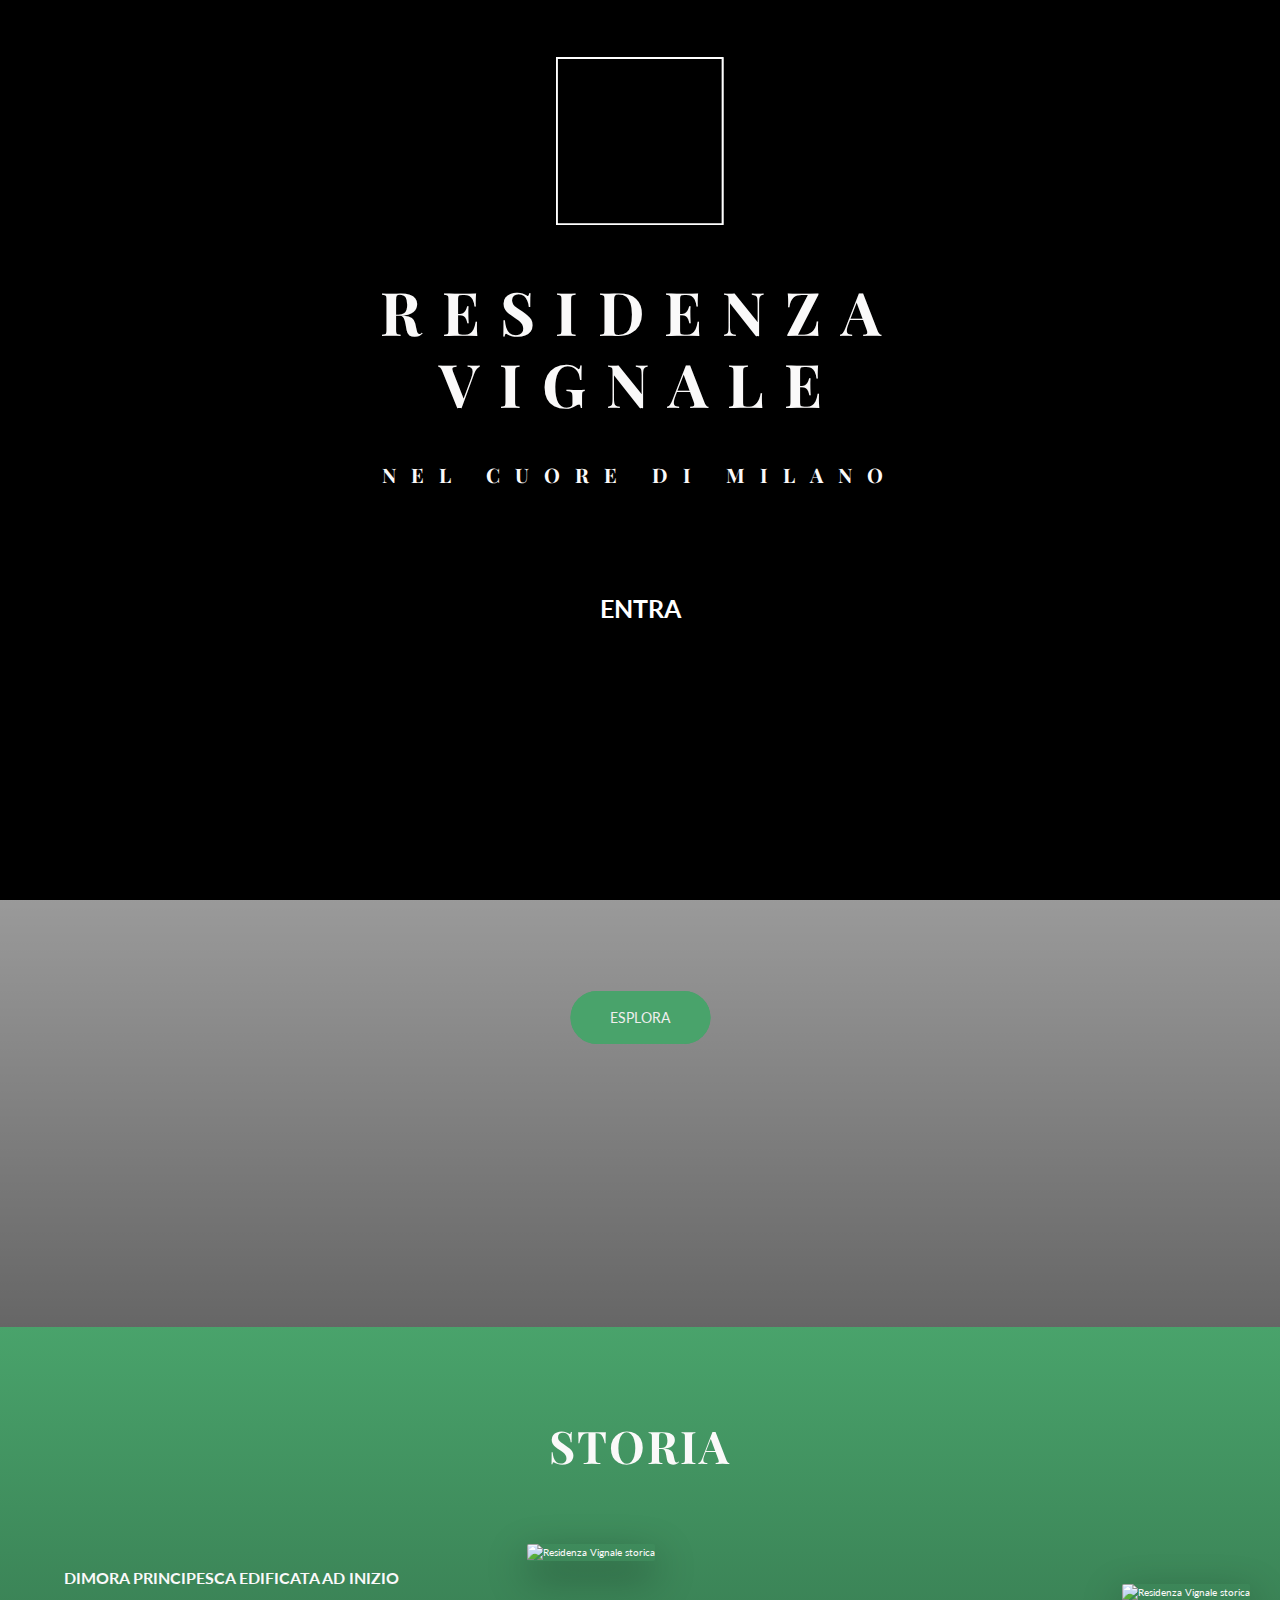
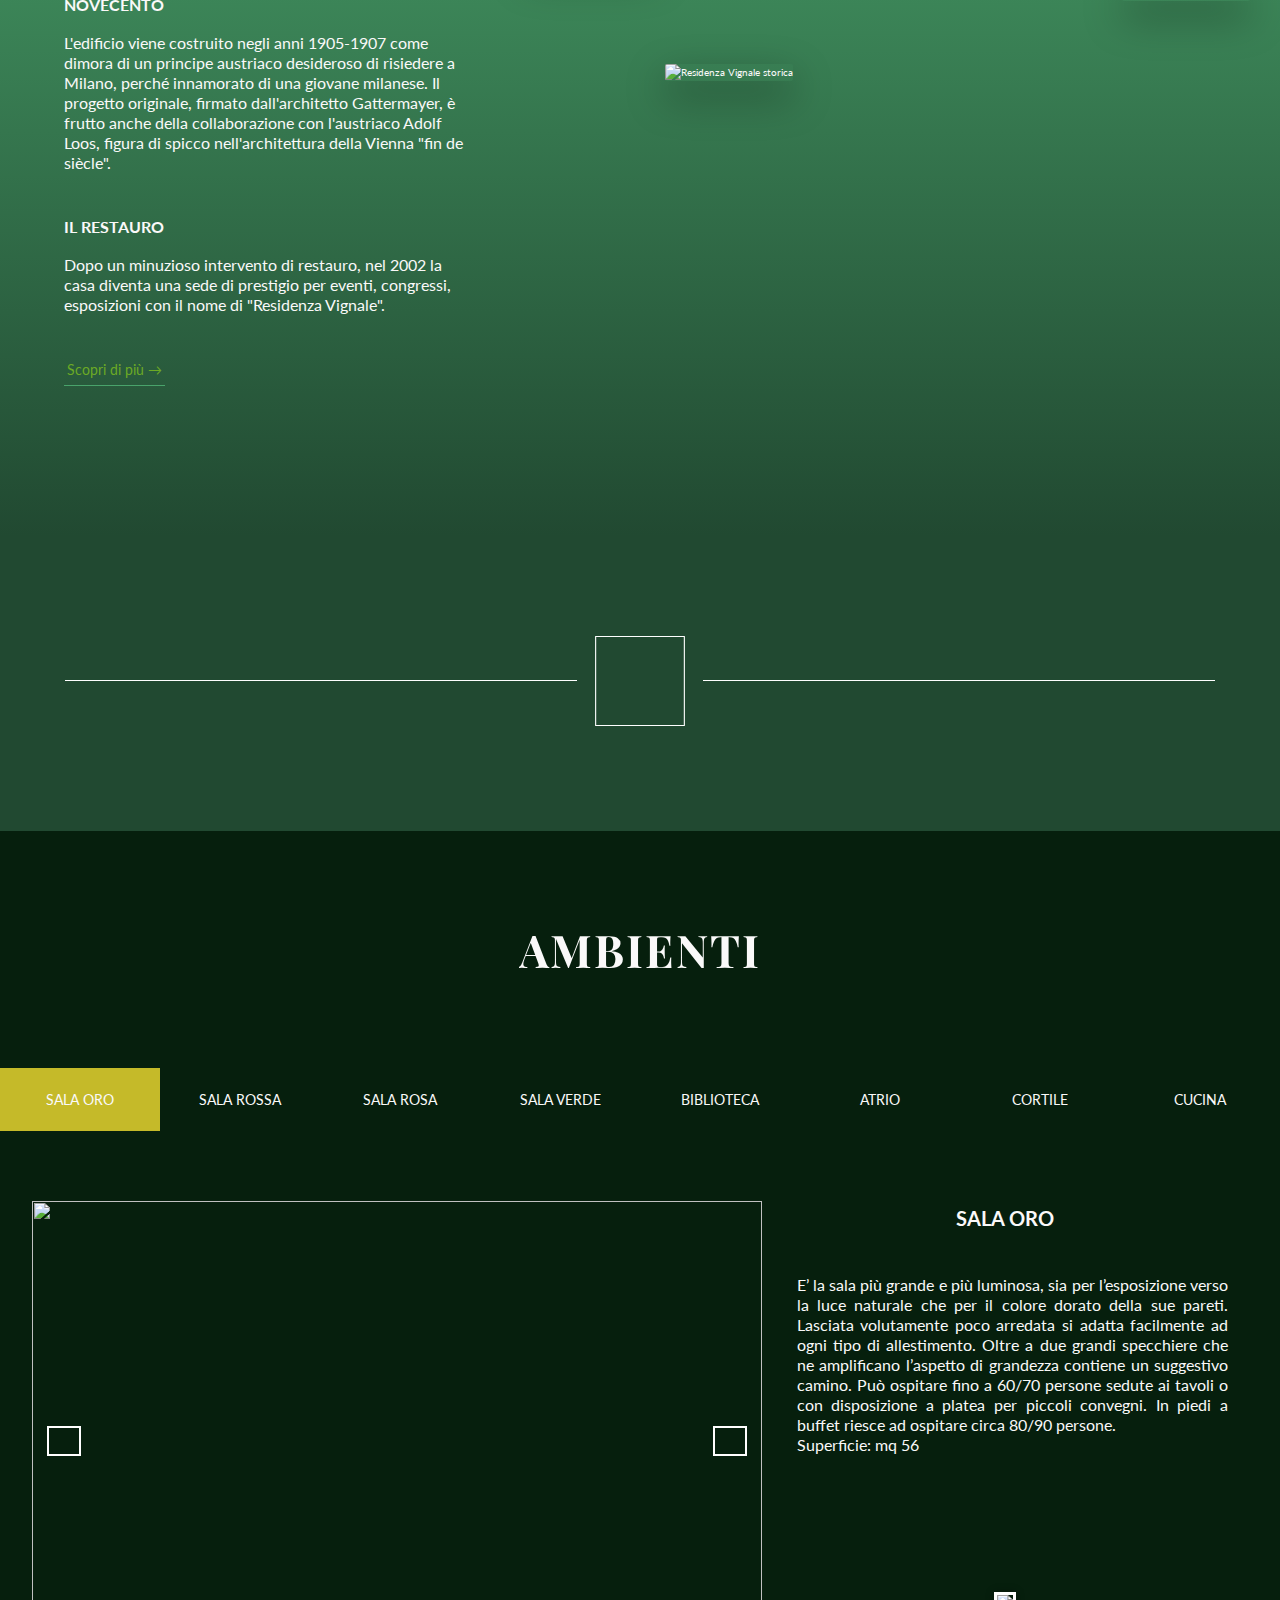
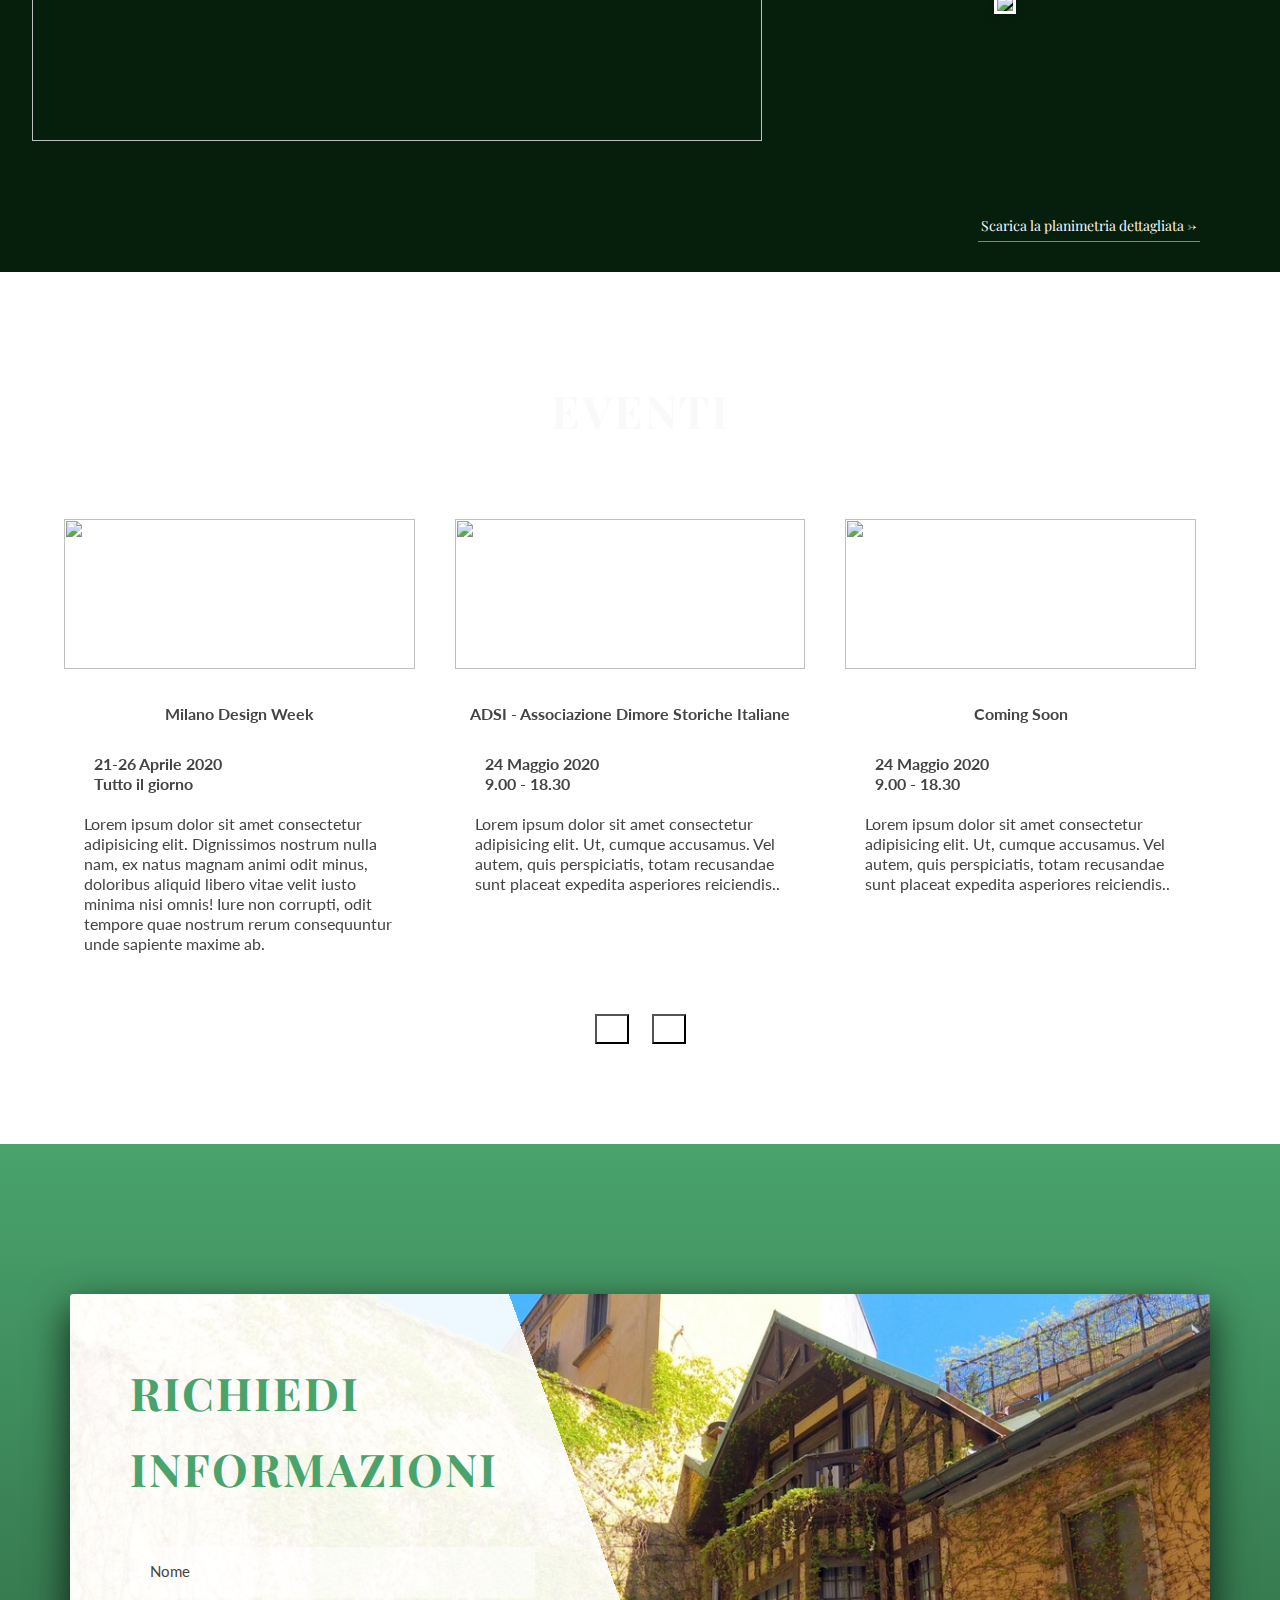
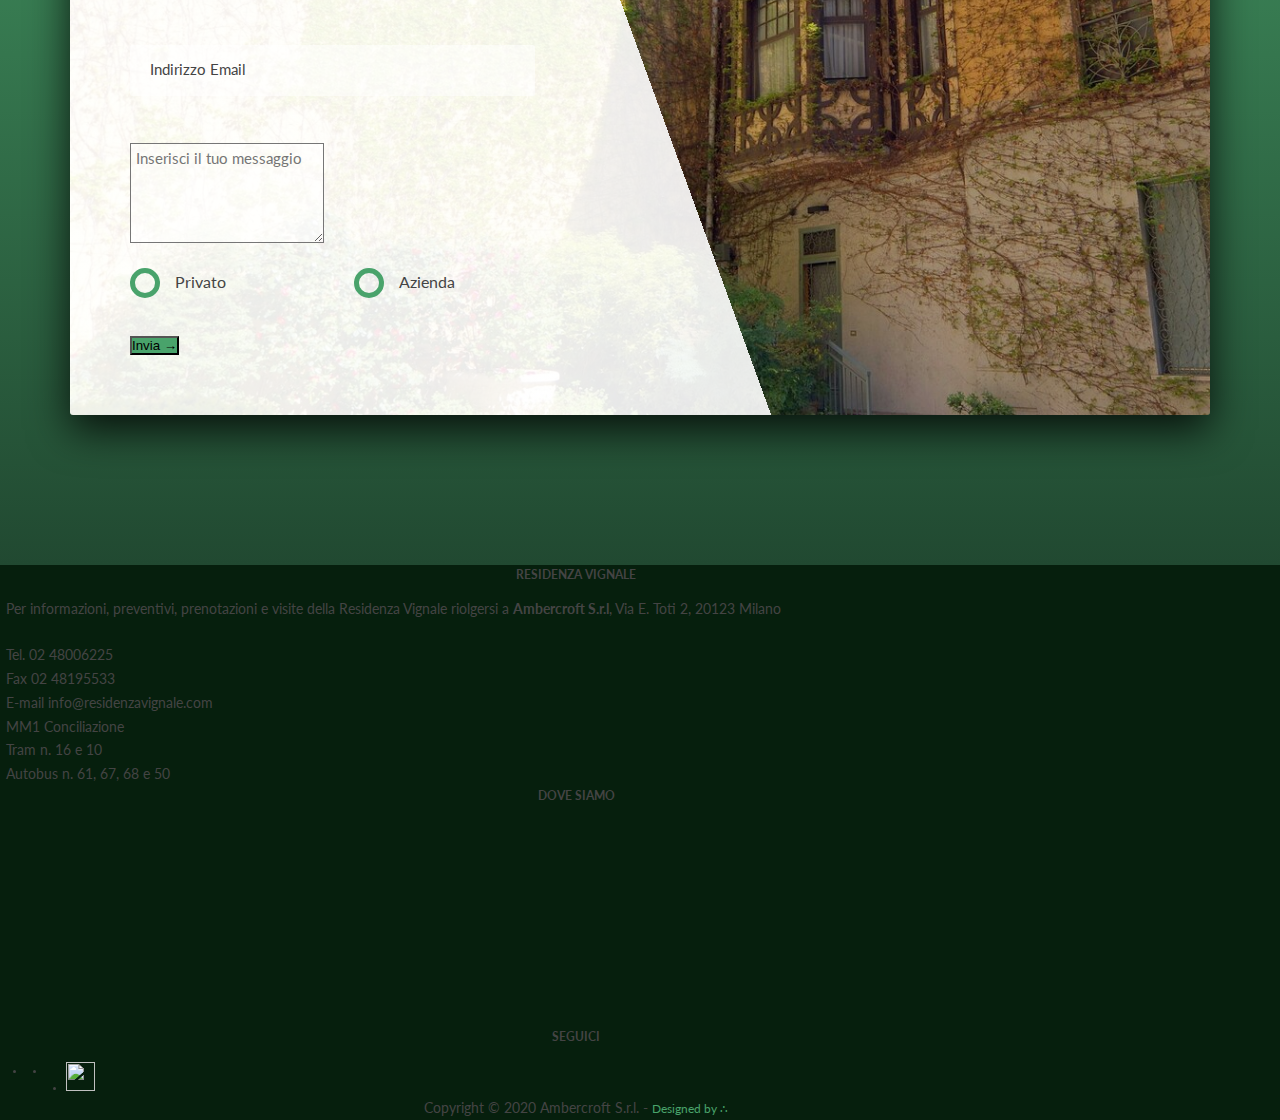
==== commit badff308: "Add files via upload" ====
--- a/index.html
+++ b/index.html
@@ -879,7 +879,7 @@
         </span>
         <span style="padding-top:44px"class="showcase-primary--sub">Nel cuore di Milano</span>
       </h1>
-      <h2 class="accadue" style="font-size: 3rem;font-family:Lato, sans-serif; color: white; padding-top:50px;">ENTRA</h2>
+      <h2 class="accadue" style="font-size: 2.5rem;font-family:Lato, sans-serif; color: white; padding-top:40px;">ENTRA</h2>
 
      <!--  <h1 class ="accauno" style="color: white; padding-top:50px;">RESIDENZA VIGNALE</h1>
       <h2 class="accadue" style="font-size: 3rem;font-family:Lato, sans-serif; color: white; padding-top:50px;">ENTRA</h1> -->
--- a/css/style.css
+++ b/css/style.css
@@ -139,7 +139,7 @@
 .heading-secondary {
   font-family: var(--text-heading);
   font-weight: bold;
-  font-size: 3.5rem;
+  font-size: 4.5rem;
   text-transform: uppercase;
   display: inline-block;
   background-image: linear-gradient(
@@ -155,7 +155,7 @@
 
 .heading-secondary-white {
   font-family: var(--text-heading);
-  font-size: 3.5rem;
+  font-size: 4.5rem;
   text-transform: uppercase;
   display: inline-block;
   background-image: linear-gradient(
@@ -171,10 +171,10 @@
 
 @media (max-width: 600px) {
   .heading-secondary {
-    font-size: 2.5rem;
+    font-size: 3.5rem;
   }
   .heading-secondary-white {
-    font-size: 2.5rem;
+    font-size: 3.5rem;
   }
 }
 
@@ -239,17 +239,22 @@
   font-size: 3rem !important;
 }
 
-.nav-titolo {
-  font-size: 1.4rem;
+p.nav-titolo {
+  font-size: 1.5rem;
   font-family: var(--text-heading);
   text-transform: uppercase;
-  position: absolute;
-  padding-left: 1rem;
   letter-spacing: 0.2rem;
-}
-
-.nav-titolo2 {
-  padding-left: 11rem;
+  float: right;
+  padding: 2.2rem 1rem;
+}
+
+p.nav-titolo2 {
+  font-size: 1.5rem;
+  font-family: var(--text-heading);
+  text-transform: uppercase;
+  letter-spacing: 0.2rem;
+  float: right;
+  padding: 1rem 0 1rem 1rem;
 }
 
 .sidenav li:first-child {
@@ -349,10 +354,16 @@
   color: var(--color-grey-light-1);
 }
 
+@media (max-width: 600px) {
+  #heading-history {
+    padding: 6rem 0 0 0;
+  }
+}
+
 .container-history {
   font-family: var(--text-body);
   display: flex;
-  max-width: 80%;
+  max-width: 90%;
   margin: 0 auto;
 }
 
@@ -389,7 +400,11 @@
 }
 
 .history-text p {
-  font-size: 1.4rem;
+  font-size: 1.6rem;
+}
+
+.history-text p:first-of-type {
+  margin-bottom: 4rem;
 }
 
 .history-img {
@@ -405,19 +420,27 @@
   }
 }
 
+@media (max-width: 600px) {
+  .history-img {
+    display: none;
+  }
+}
+
 /* AMBIENTI */
 
 #heading-ambienti {
   height: 100%;
   width: 100%;
   font-family: var(--text-heading);
-  background: linear-gradient(
-    to bottom,
-    var(--color-secondary2),
-    var(--color-secondary)
-  );
+  background-color: var(--color-secondary-dark);
   padding: 8rem 0 0 0;
   color: var(--color-grey-light-1);
+}
+
+@media (max-width: 600px) {
+  #heading-ambienti {
+    padding: 0;
+  }
 }
 
 .description {
@@ -434,12 +457,14 @@
 
 @media (max-width: 600px) {
   .description {
-    padding: 2rem 6rem;
+    padding: 2rem 0;
+    max-width: 90%;
+    margin: 0 auto;
   }
 }
 
 .description p {
-  font-size: 1.4rem;
+  font-size: 1.6rem;
   line-height: 2rem;
   text-align: justify;
   padding-left: 1.5rem;
@@ -451,11 +476,24 @@
   }
 }
 
+@media (max-width: 600px) {
+  .description p {
+    padding-left: 0;
+  }
+}
+
 .description_text h3 {
   margin-top: 0;
+  font-size: 2rem;
 }
 
 @media (max-width: 990px) {
+  .description_text h3 {
+    margin-top: 4rem;
+  }
+}
+
+@media (max-width: 600px) {
   .description_text h3 {
     margin-top: 2rem;
   }
@@ -478,8 +516,15 @@
   width: 100%;
   overflow-x: hidden;
   padding: 10rem 0;
-  background-color: var(--color-grey-light-1);
-}
+  background-image: url(/img/eventi/amazon/09_amazon.jpg);
+  background-repeat: no-repeat;
+  background-position: center;
+  background-size: cover;
+}
+
+/* #heading-eventi .heading-secondary {
+  color: var(--color-secondary-dark);
+} */
 
 /* SERVIZI */
 #servizi-section {
@@ -524,6 +569,12 @@
 @media (max-width: 900px) {
   .section-book {
     padding: 10rem 0;
+  }
+}
+
+@media (max-width: 450px) {
+  .section-book .row {
+    padding: 0;
   }
 }
 
@@ -580,6 +631,14 @@
 @media (max-width: 900px) {
   .book__form {
     width: 100%;
+    padding: 3rem;
+  }
+}
+
+@media (max-width: 450px) {
+  .book__form {
+    width: 100%;
+    padding: 2rem;
   }
 }
 
--- a/css/componenti.css
+++ b/css/componenti.css
@@ -590,7 +590,6 @@
   color: #fff;
   cursor: pointer;
   padding: 13px 15px;
-  border-radius: 50%;
   outline: none;
 }
 
@@ -996,11 +995,12 @@
 }
 
 .eventi-container ul li {
+  backface-visibility: hidden;
   text-align: center;
   list-style-type: none;
-  border: 2px solid var(--color-secondary-dark);
-  background-color: #fff;
-  padding: 1rem;
+  /* border: 2px solid var(--color-secondary-dark); */
+  padding-top: 1rem;
+  background-color: rgba(255, 255, 255, 0.95);
   /* box-shadow: 1rem 0.5rem 1rem rgba(0, 0, 0, 0.2); */
 }
 
@@ -1025,6 +1025,8 @@
   min-height: 300px;
   font-size: 1.6rem;
   line-height: 2rem;
+  text-align: justify;
+  padding: 1rem;
 }
 
 .eventi-testo p {
@@ -1033,6 +1035,13 @@
 
 .eventi-title {
   min-height: 6rem;
+  display: flex;
+  align-items: center;
+  justify-content: center;
+}
+
+.eventi-title h4 {
+  font-weight: bold;
 }
 
 .eventi-icone {
@@ -1040,13 +1049,20 @@
   padding: 1rem;
 }
 
+.eventi-icone span,
+.eventi-icone i {
+  font-weight: bold;
+}
+
 .ora {
   padding-top: 0.5rem;
   margin-right: 1rem;
+  font-weight: bold;
 }
 
 .calendar {
   margin-right: 1rem;
+  font-weight: bold;
 }
 
 .button-container {
@@ -1056,13 +1072,16 @@
 
 .button-left,
 .button-right {
-  border: 2px solid var(--color-secondary-dark);
-  background-color: transparent;
+  background-color: rgba(255, 255, 255, 0.95);
   color: var(--color-secondary-dark);
   cursor: pointer;
   padding: 13px 15px;
-  border-radius: 50%;
   outline: none;
+  box-shadow: none;
+}
+
+.button-left {
+  margin-right: 2rem;
 }
 
 .button-left:hover,
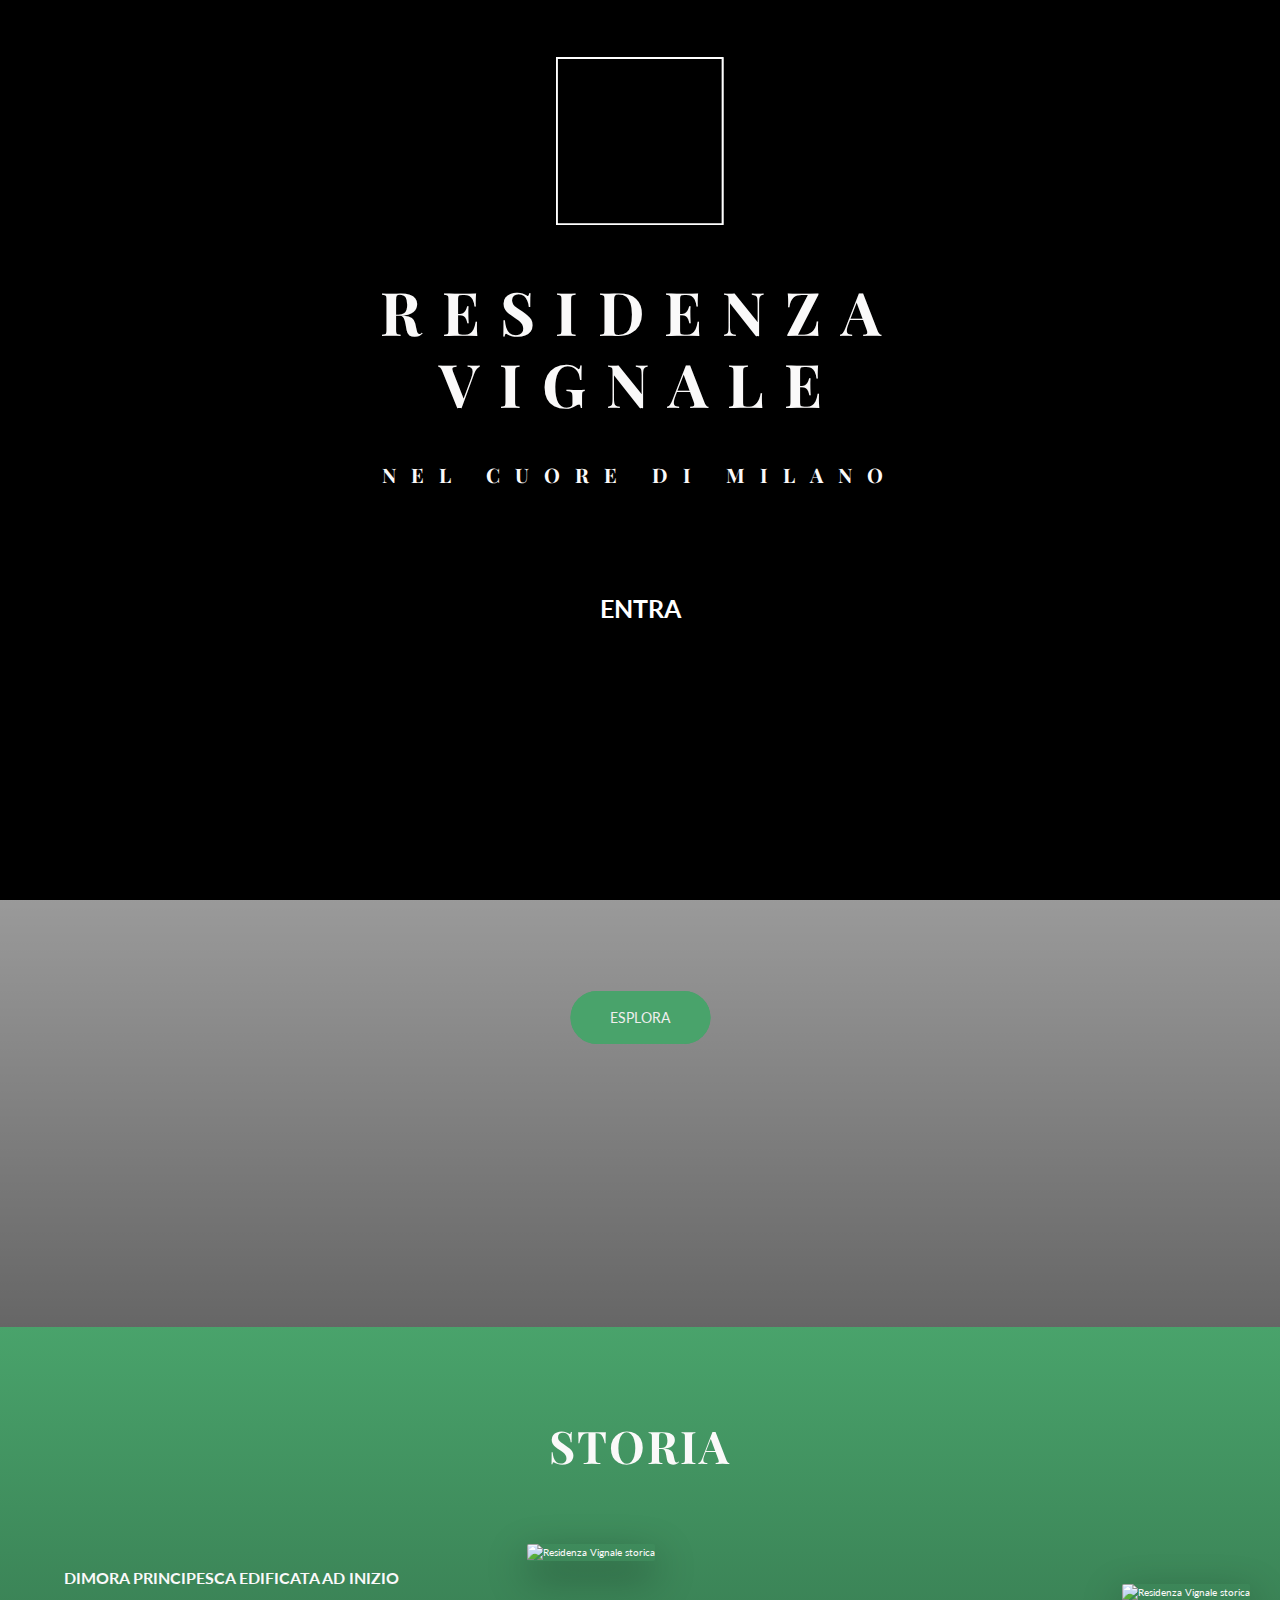
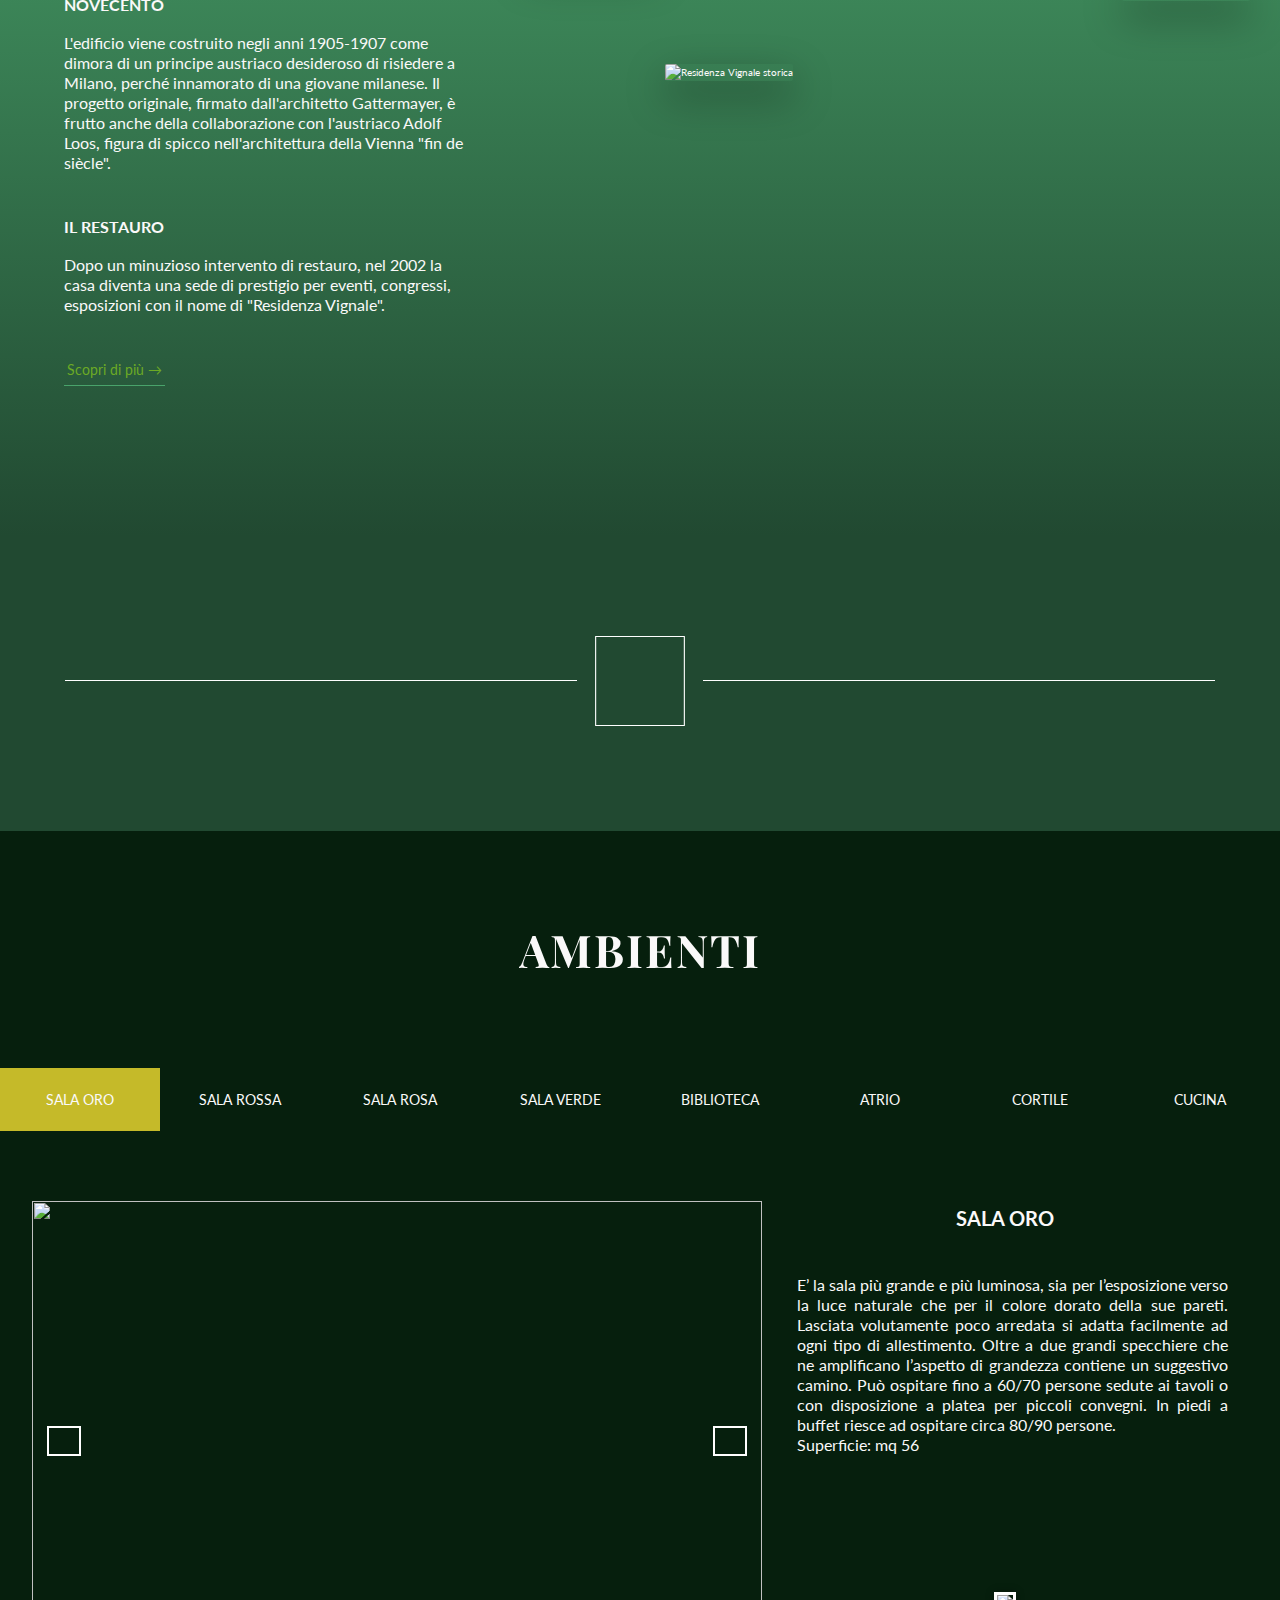
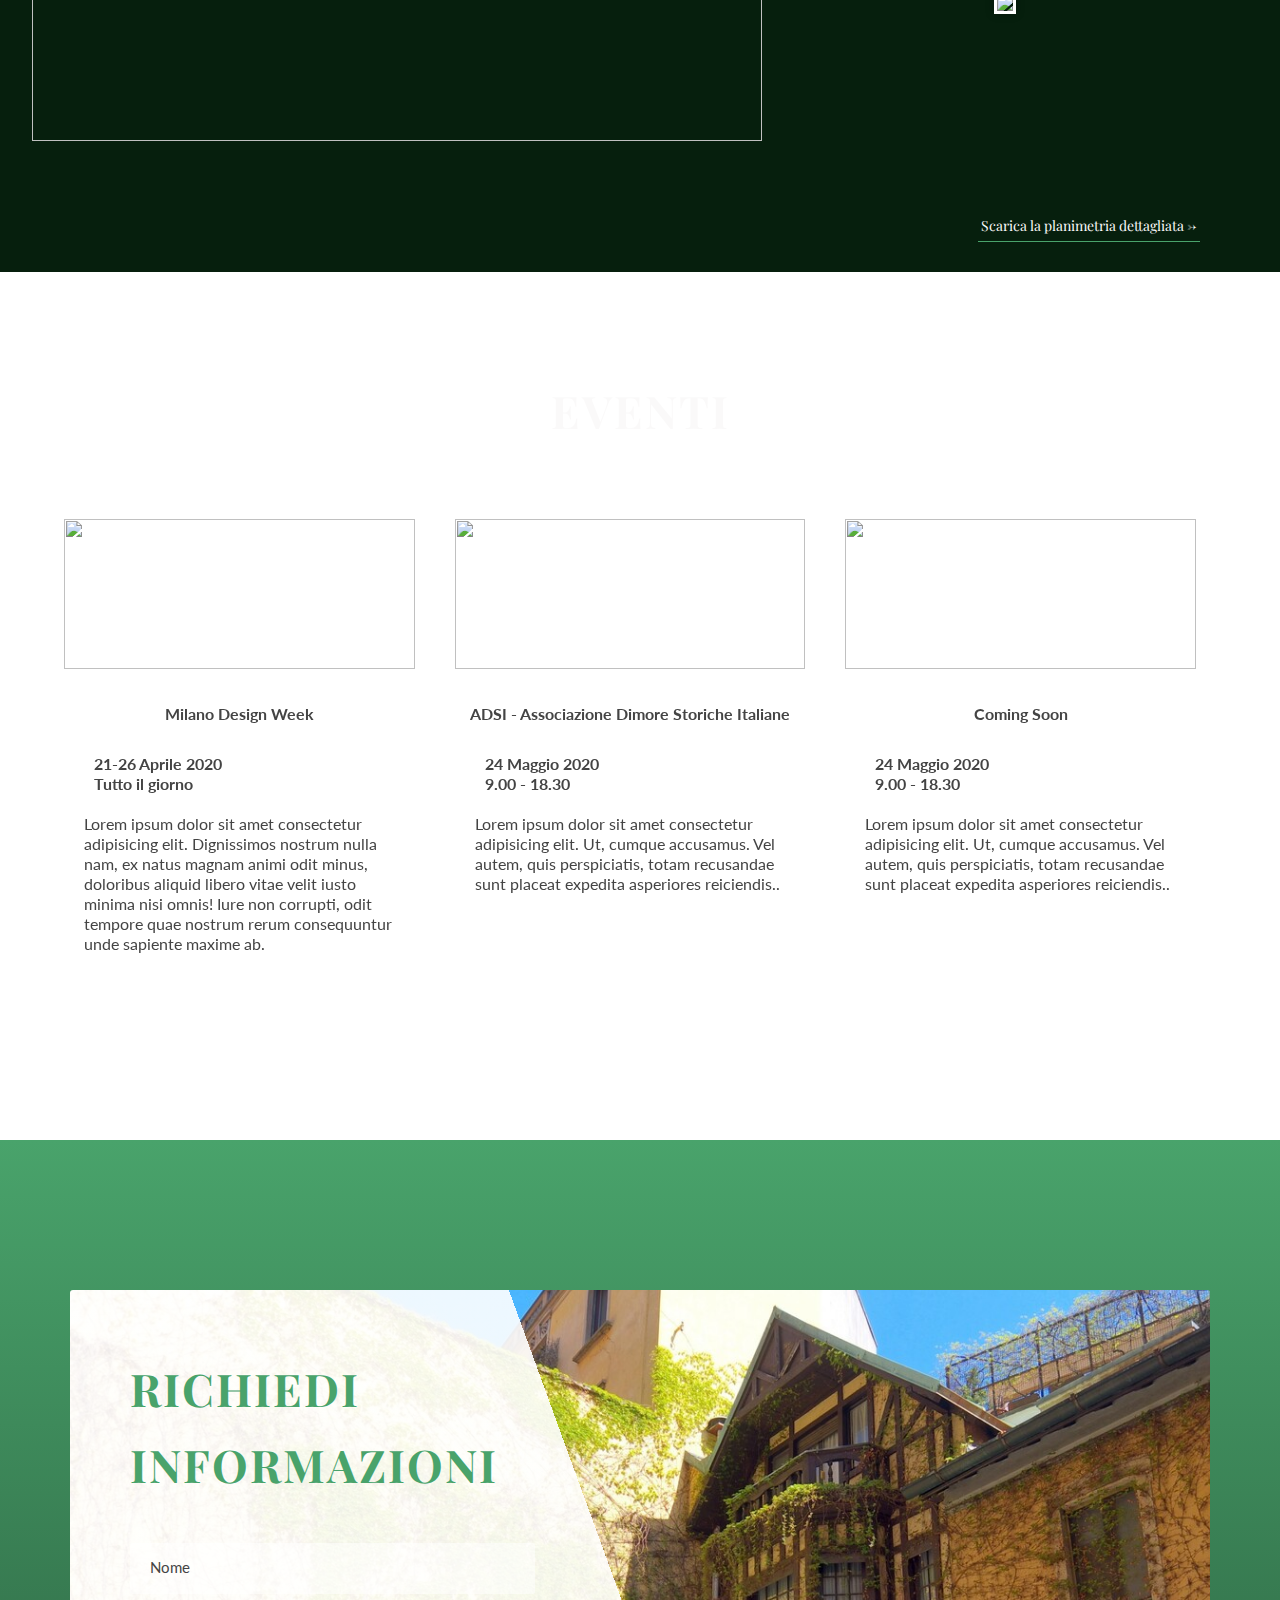
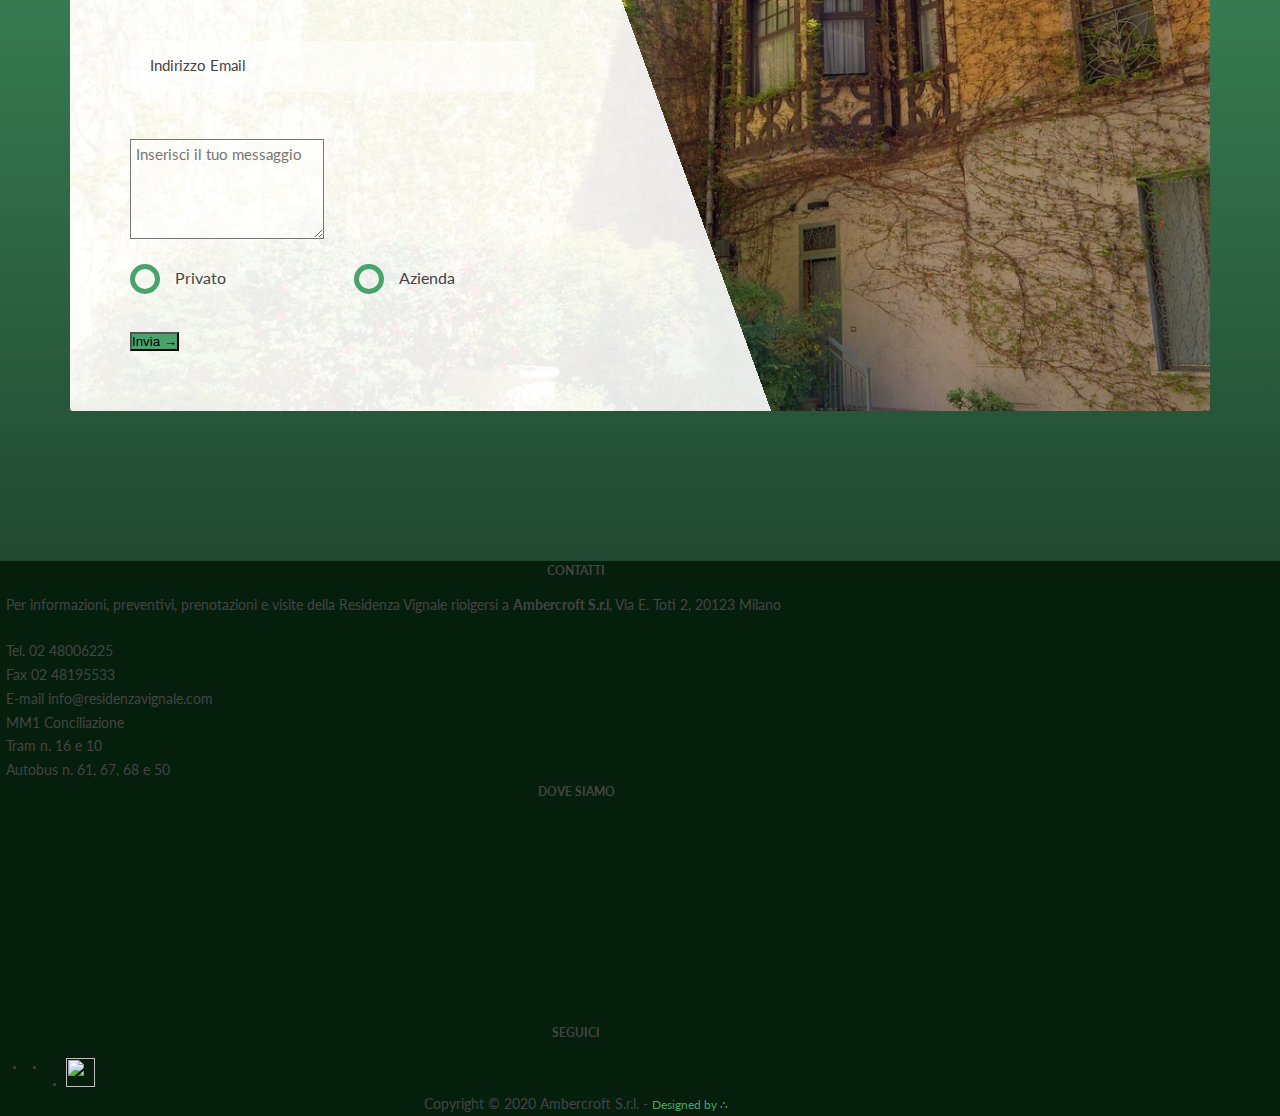
==== commit 47b0045d: "Update index.html" ====
--- a/index.html
+++ b/index.html
@@ -43,7 +43,7 @@
   </head>
   <body class="ggg">
     <!-- NAVBAR -->
-    <nav class="navbar" role="navigation">
+    <nav class="navbar" role="navigation" style="box-shadow: none">
       <div class="nav-wrapper container">
         <a id="logo-container" href="#" class="brand-logo"
           ><img
@@ -62,7 +62,7 @@
           <li><a href="#heading-eventi">EVENTI</a></li>
         </ul>
         <ul class="right hide-on-med-and-down">
-          <li><a href="#heading-ambienti">AMBIENTE</a></li>
+          <li><a href="#heading-ambienti">AMBIENTI</a></li>
         </ul>
         <ul class="right hide-on-med-and-down">
           <li><a href="#heading-history">STORIA</a></li>
@@ -82,7 +82,7 @@
       </li>
           <li><a href="#showcase">HOME</a></li>
           <li><a href="#heading-history">STORIA</a></li>
-          <li><a href="#heading-ambienti">AMBIENTE</a></li>
+          <li><a href="#heading-ambienti">AMBIENTI</a></li>
           <li><a href="#heding-eventi">EVENTI</a></li>
           <li><a href="servizi.html">SERVIZI</a></li>
           <li><a href="#section-book">CONTATTI</a></li>
@@ -239,7 +239,7 @@
         </div>
         
         <div class="griglia_mobile">
-          <div class="tab_arrows"><p style="padding: 1rem 30% 1rem 1rem">&laquo;</p></div>
+          <div class="tab_arrows"><p style="padding: 2rem 30% 1rem 1rem">&laquo;</p></div>
         <div class="tabs_container">
           <ul class="tabs2">
             <li data-tab-target="#sala_oro" class="tab2 active">Sala Oro</li>
@@ -253,7 +253,7 @@
 
           </ul>
         </div>
-        <div class="tab_arrows"><p style="padding: 1rem 1rem 1rem 30%; text-align: right;">&raquo;</p></div>
+        <div class="tab_arrows"><p style="padding: 2rem 1rem 1rem 30%; text-align: right;">&raquo;</p></div>
       </div>
     
         <div class="tab2-content">
@@ -704,7 +704,7 @@
       <div class="container">
         <div class="row">
           <div class="col l4 s12">
-            <h5 class="white-text u-margin-bottom-small">Residenza Vignale</h5>
+            <h5 class="green2 u-margin-bottom-small">Contatti</h5>
             <p class="grey-text text-lighten-4">
               Per informazioni, preventivi, prenotazioni e visite della Residenza Vignale riolgersi a <strong>Ambercroft S.r.l</strong>, Via E. Toti 2, 20123 Milano
               
@@ -722,11 +722,11 @@
             </p>
           </div>
           <div class="col l6 s12 mappa">
-            <h5 class="white-text u-margin-bottom-small">Dove Siamo</h5>
+            <h5 class="green2 u-margin-bottom-small">Dove Siamo</h5>
             <iframe class="google-map" src="https://www.google.com/maps/embed?pb=!1m18!1m12!1m3!1d2798.1524924500513!2d9.164202715363148!3d45.46673197910088!2m3!1f0!2f0!3f0!3m2!1i1024!2i768!4f13.1!3m3!1m2!1s0x4786c15c7ae761c7%3A0xb20a12b8c3befb6c!2sResidenza%20Vignale!5e0!3m2!1sen!2sit!4v1582048549017!5m2!1sen!2sit"  frameborder="0" style="border:0;" allowfullscreen=""></iframe>
           </div>
           <div class="col l2 s12">
-            <h5 class="white-text u-margin-bottom-small">Seguici</h5>
+            <h5 class="green2 u-margin-bottom-small">Seguici</h5>
             <ul class="list-inline">
               <li class="social-icon">
                 <a class="white-text" href="#!"
--- a/css/style.css
+++ b/css/style.css
@@ -1,4 +1,5 @@
 :root {
+  overflow-x: hidden !important;
   --default-size: 1.6rem;
   --color-primary: #eb2f64;
   --color-primary-light: #ff3366;
@@ -318,6 +319,7 @@
   .showcase-primary--main {
     font-size: 3rem;
     padding-left: 1rem;
+    letter-spacing: 1.5rem;
   }
 }
 
@@ -339,6 +341,7 @@
 @media (max-width: 450px) {
   .showcase-primary--sub {
     font-size: 1.5rem;
+    letter-spacing: 1.5rem;
   }
 }
 
@@ -507,6 +510,7 @@
   .planimetria-det {
     display: flex;
     justify-content: center;
+    padding-bottom: 5rem;
   }
 }
 
@@ -590,7 +594,7 @@
   background-position: center;
   border-radius: 3px;
   /* offset-x | offset-y | blur-radius | color */
-  box-shadow: 0 1.5rem 4rem rgba(0, 0, 0, 0.8);
+  /* box-shadow: 0 1.5rem 4rem rgba(0, 0, 0, 0.8); */
 }
 
 @media (max-width: 1200px) {
--- a/css/componenti.css
+++ b/css/componenti.css
@@ -47,7 +47,7 @@
 }
 
 .disappear {
-  animation: disapp 2s linear forwards;
+  animation: disapp 0.5s linear forwards;
 }
 .disappear2 {
   opacity: 0;
@@ -706,7 +706,7 @@
 
 .form__input {
   font-size: 1.5rem;
-  font-family: inherit;
+  font-family: var(--text-body);
   color: inherit;
   padding: 1.5rem 2rem;
   border-radius: 2px;
@@ -736,9 +736,11 @@
 
 .form__input::-webkit-input-placeholder {
   color: var(--color-grey-dark-2);
+  font-family: var(--text-body);
 }
 
 .form__label {
+  font-family: var(--text-body);
   font-size: 1.2rem;
   font-weight: 700;
   margin-left: 0.2rem;
@@ -754,6 +756,7 @@
 }
 
 .form__text {
+  font-family: var(--text-body);
   font-size: 1.5rem;
   font-family: inherit;
   color: inherit;
@@ -769,6 +772,7 @@
 }
 
 .form__radio-group {
+  font-family: var(--text-body);
   width: 49%;
   display: inline-block;
 }
@@ -785,6 +789,7 @@
 }
 
 .form__radio-label {
+  font-family: var(--text-body);
   font-size: var(--default-size);
   cursor: pointer;
   position: relative;
@@ -878,6 +883,11 @@
 
 a.lightbox img:hover {
   animation: pulsate 1s infinite;
+}
+
+a.lightbox img:active,
+a.lightbox img:focus {
+  animation: none;
 }
 
 /* Styles the lightbox, removes it from sight and adds the fade-in transition */
@@ -1025,7 +1035,7 @@
   min-height: 300px;
   font-size: 1.6rem;
   line-height: 2rem;
-  text-align: justify;
+  text-align: center;
   padding: 1rem;
 }
 
@@ -1078,6 +1088,7 @@
   padding: 13px 15px;
   outline: none;
   box-shadow: none;
+  border: none;
 }
 
 .button-left {
@@ -1088,6 +1099,6 @@
 .button-right:hover,
 .button-left:focus,
 .button-right:focus {
-  background-color: var(--color-secondary);
+  background-color: var(--color-secondary-dark);
   color: var(--color-grey-light-1);
 }
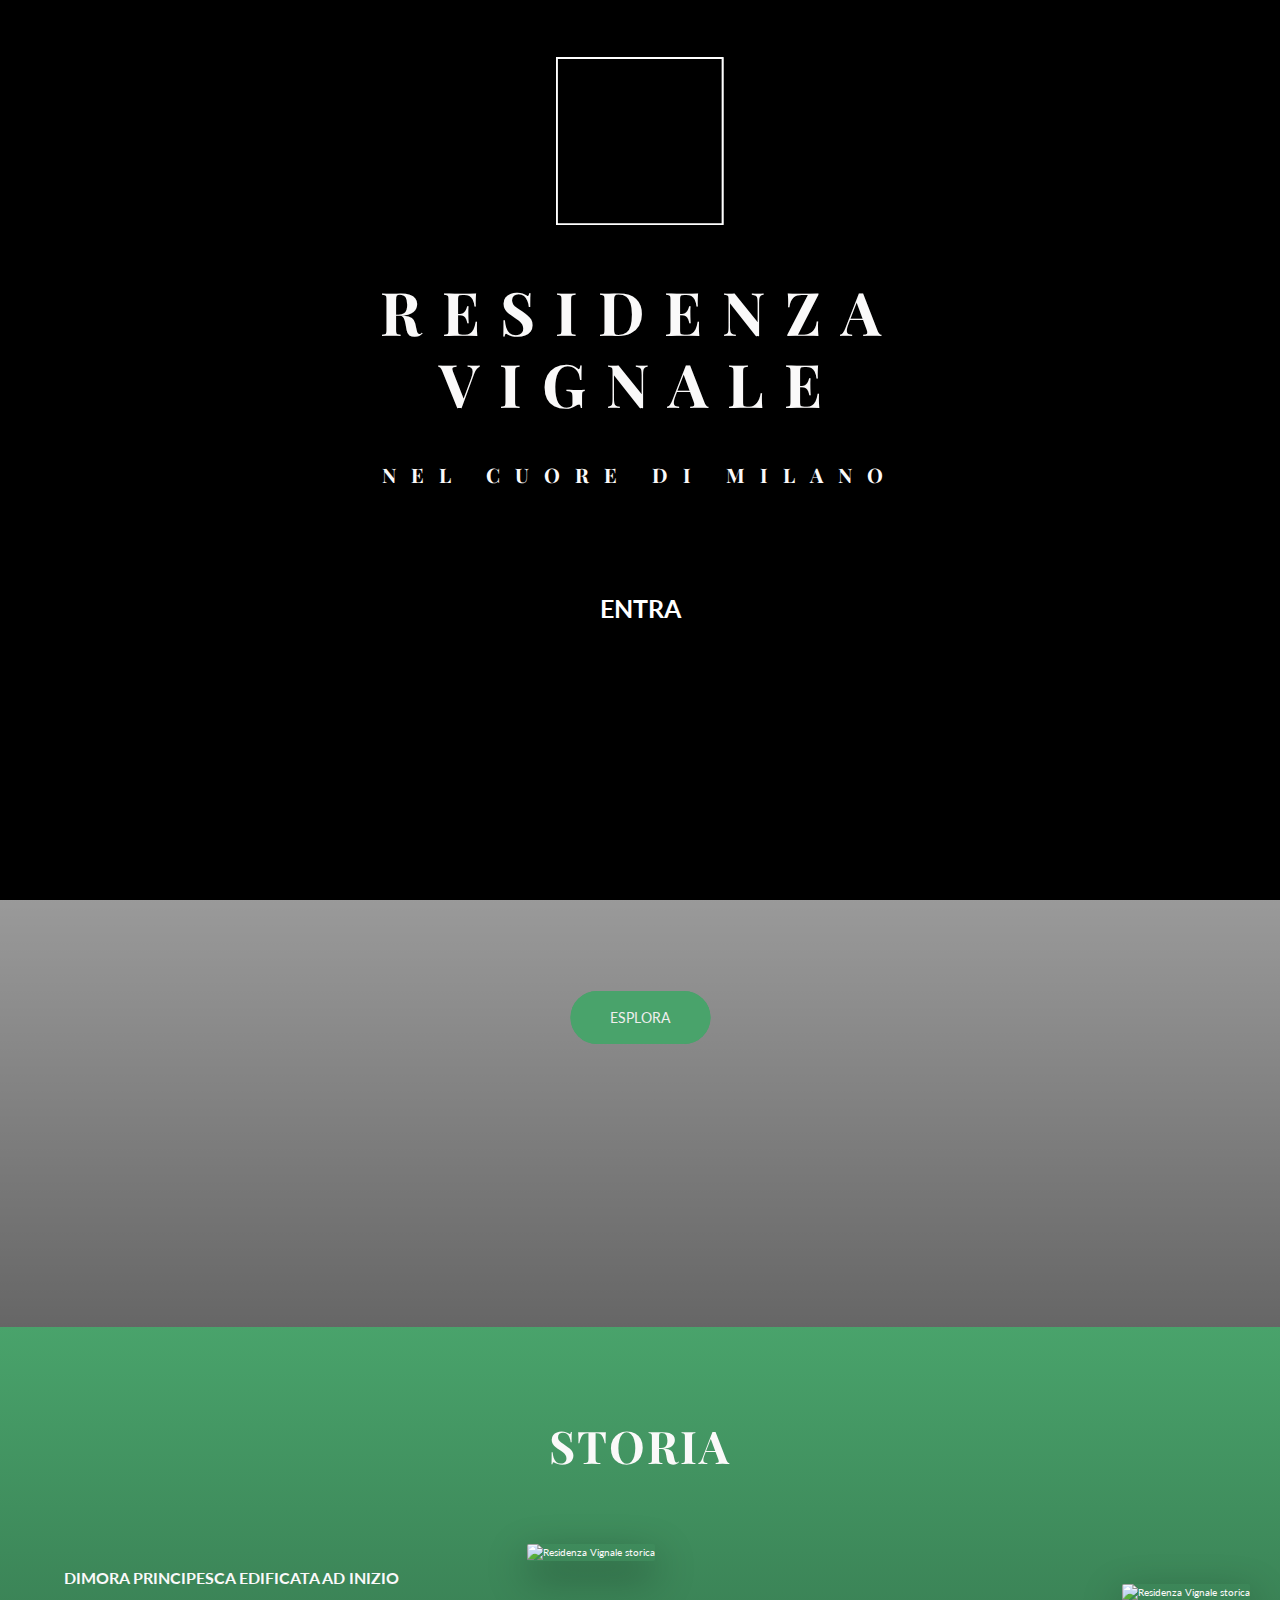
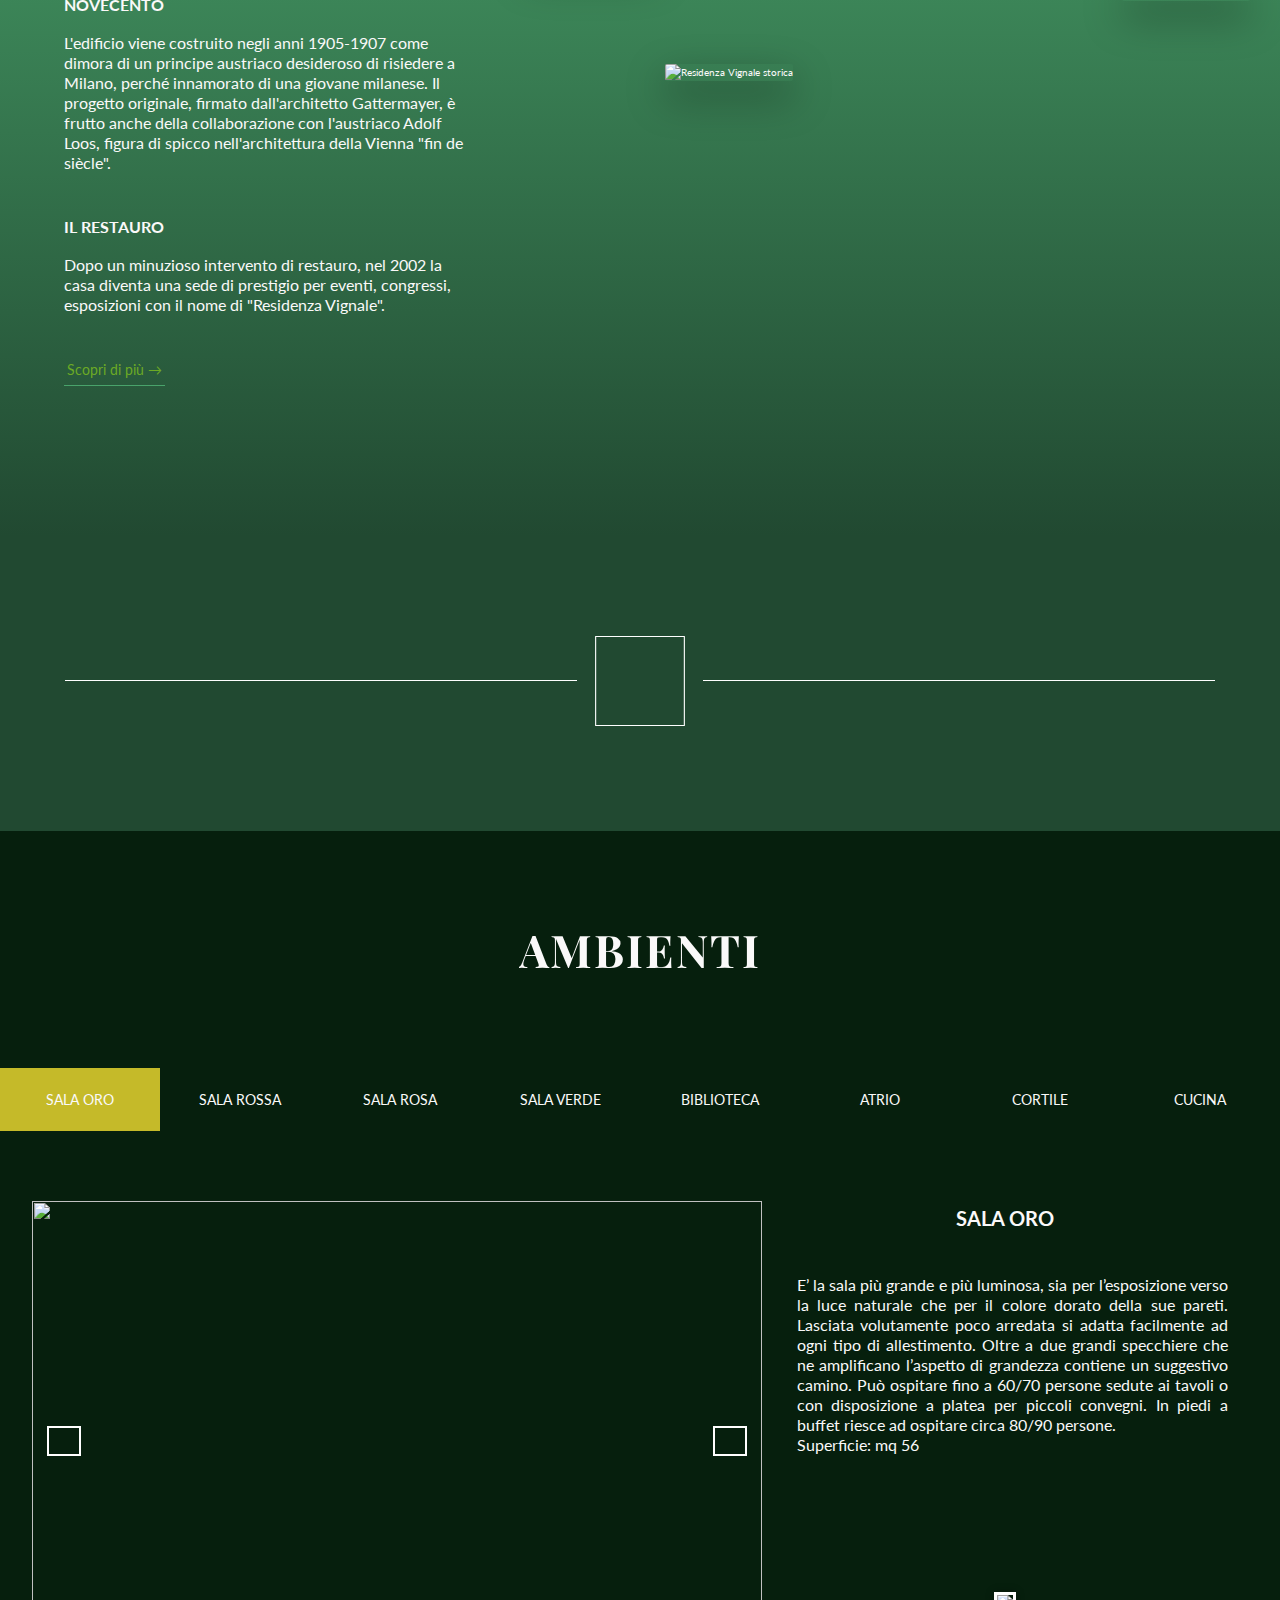
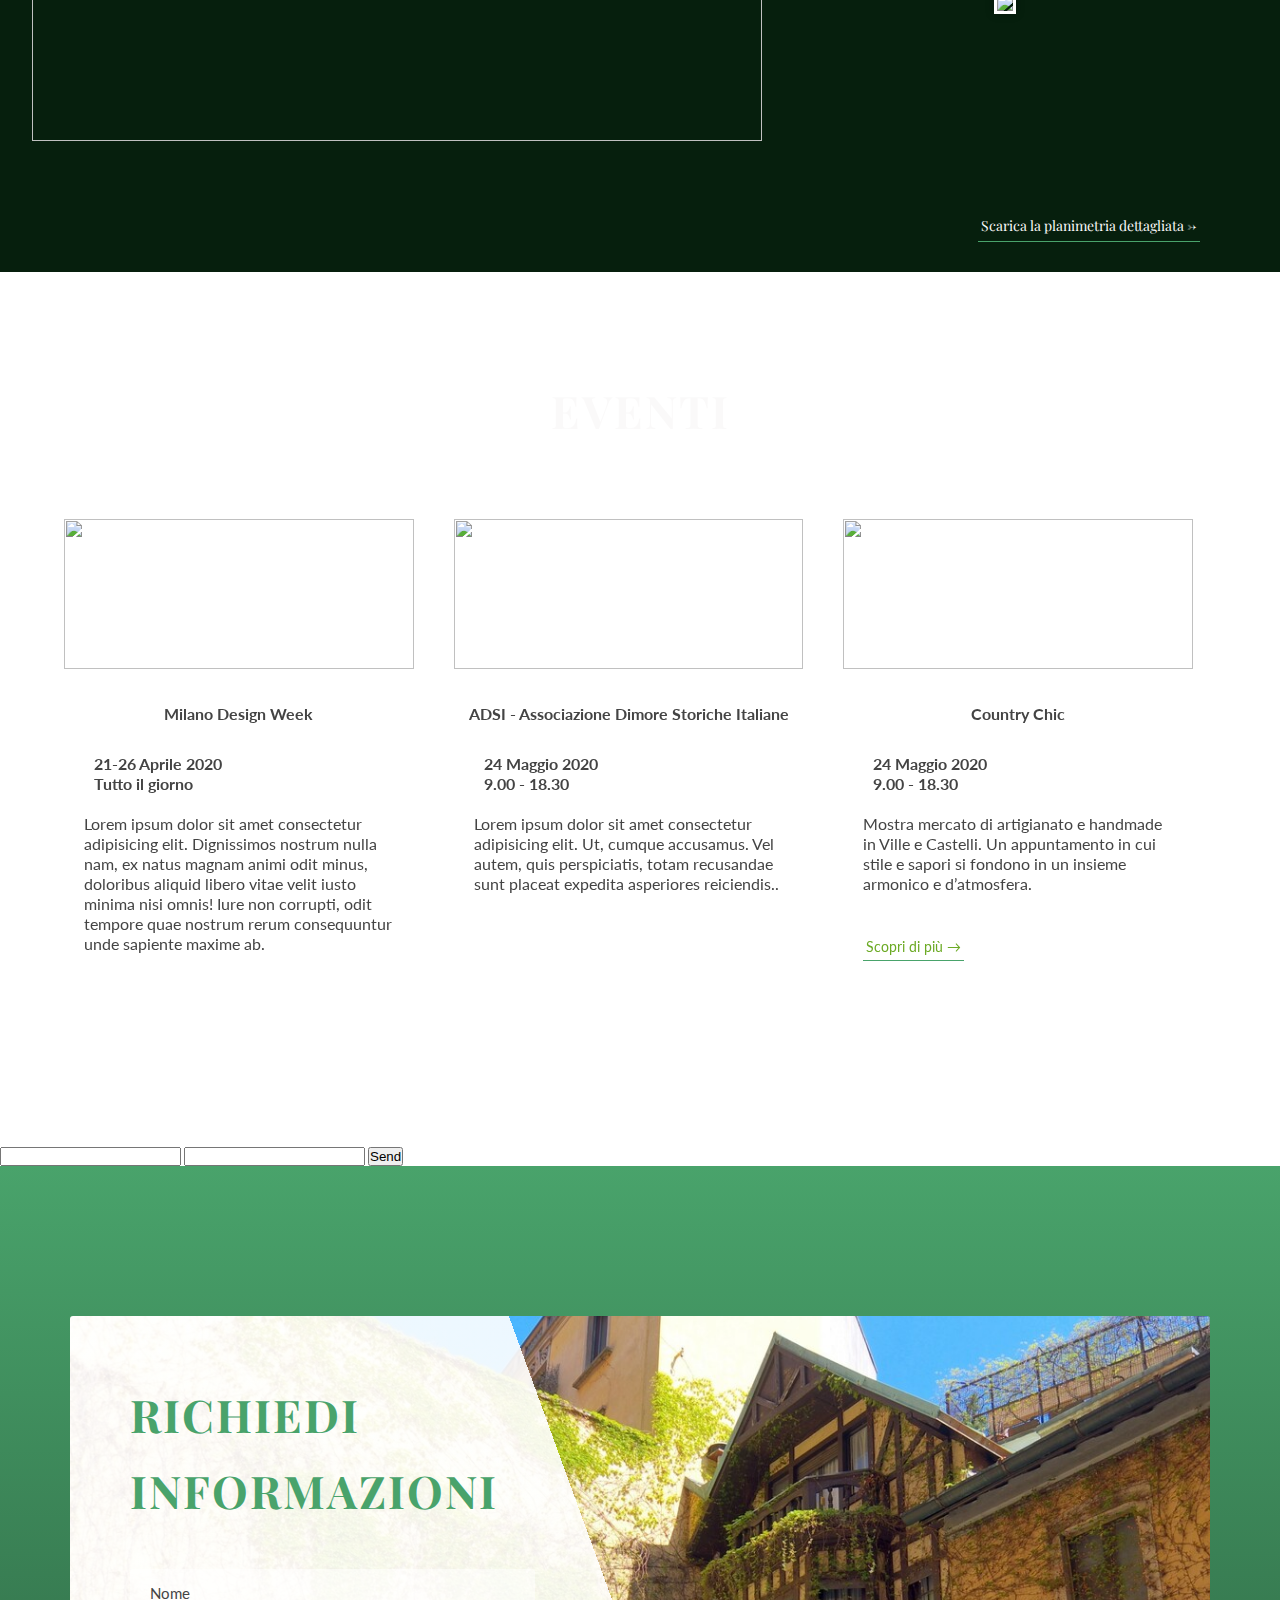
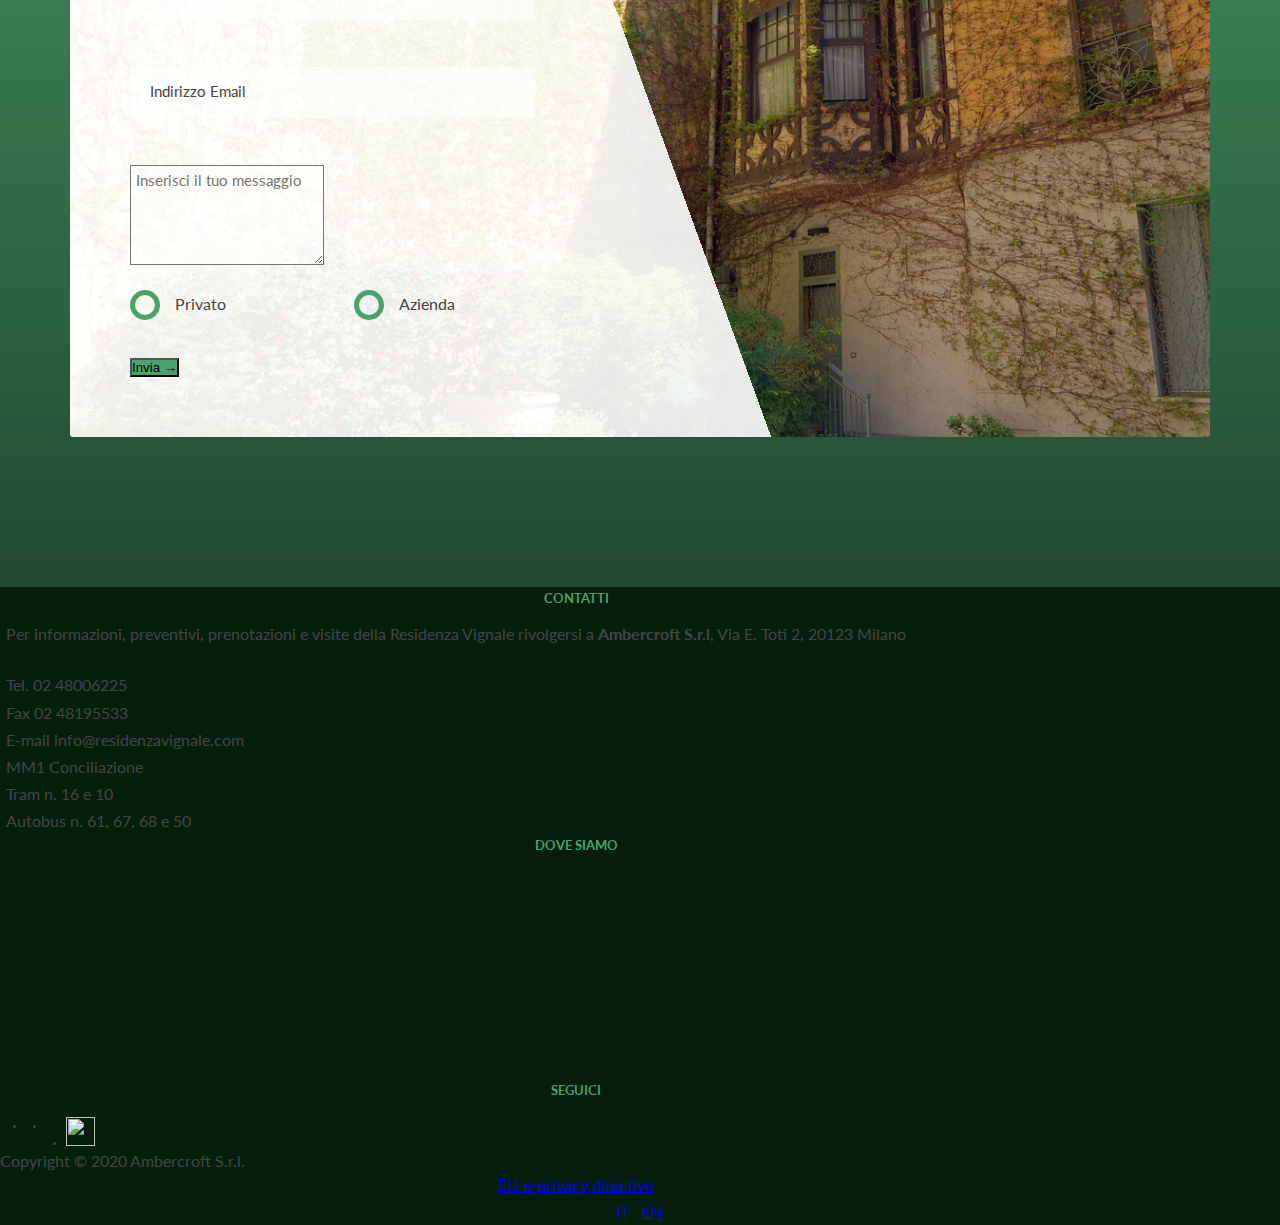
==== commit 83b40287: "Add files via upload" ====
--- a/index.html
+++ b/index.html
@@ -1,11 +1,18 @@
 <!DOCTYPE html>
 <html lang="en">
   <head>
+    
     <meta http-equiv="Content-Type" content="text/html; charset=UTF-8" />
     <meta name="viewport" content="width=device-width, initial-scale=1" />
+    <meta name="description" content="Residenza Vignale"/>
+
     <title>Residenza Vignale | Home</title>
-
+    <link rel='icon' href='favicon.ico'>
+    
+       
     <!-- CSS  -->
+
+   
     <link
       href="https://fonts.googleapis.com/icon?family=Material+Icons"
       rel="stylesheet"
@@ -43,8 +50,13 @@
   </head>
   <body class="ggg">
     <!-- NAVBAR -->
-    <nav class="navbar" role="navigation" style="box-shadow: none">
+    <nav class="navbar" role="navigation">
       <div class="nav-wrapper container">
+        <span class="languages">
+          <a class="language language-it" href="index.html">IT</a>
+          &nbsp;
+          <a class="language language-en" href="en/index.html">EN</a>
+        </span>
         <a id="logo-container" href="#" class="brand-logo"
           ><img
             class="logo"
@@ -71,6 +83,7 @@
           <li><a href="#showcase">HOME</a></li>
         </ul>
 
+        
         <ul id="nav-mobile" class="sidenav">
           <li><a id="logo-container" href="#" class="brand-logo"
           ><img
@@ -265,6 +278,9 @@
                   <img class="slide current" src="/img/ambienti/sala_oro/01_sala_oro.jpg" alt="" />
                   <img class="slide" src="/img/ambienti/sala_oro/02_sala_oro.jpg" alt="" />
                   <img class="slide" src="/img/ambienti/sala_oro/03_sala_oro.jpg" alt="" />
+                  <img class="slide" src="/img/ambienti/sala_oro/04_sala_oro.jpg" alt="" />
+                  <img class="slide" src="/img/ambienti/sala_oro/05_sala_oro.jpg" alt="" />
+                  <img class="slide" src="/img/ambienti/sala_oro/06_sala_oro.jpg" alt="" />
                 </div>
                 <div class="buttons">
                   <button id="prev">
@@ -304,6 +320,7 @@
                   <img class="slide" src="/img/ambienti/sala_rossa/01_sala_rossa.jpg" alt="" />
                   <img class="slide" src="/img/ambienti/sala_rossa/02_sala_rossa.jpg" alt="" />
                   <img class="slide" src="/img/ambienti/sala_rossa/03_sala_rossa.jpg" alt="" />
+                  <img class="slide" src="/img/ambienti/sala_rossa/04_sala_rossa.jpg" alt="" />
                 </div>
                 <div class="buttons">
                   <button id="prev">
@@ -461,6 +478,8 @@
                     alt=""
                   />
                   <img class="slide " src="/img/ambienti/atrio/04_atrio.jpg" alt="" />
+                  <img class="slide " src="/img/ambienti/atrio/05_atrio.jpg" alt="" />
+                  <img class="slide " src="/img/ambienti/atrio/06_atrio.jpg" alt="" />
                 </div>
                 <div class="buttons">
                   <button id="prev">
@@ -590,7 +609,7 @@
         <div class="eventi-container">
           <ul class="eventi-container-slider">
             <li>
-              <div> <img src="img/eventi/mdw.jpg" alt="" /></div>
+              <div> <img style="object-fit: contain;" src="img/eventi/mdw.jpg" alt="" /></div>
               <div class="eventi-testo">
                 <div class="eventi-title"><h4>Milano Design Week </h4></div>
               
@@ -611,6 +630,23 @@
               <i class="far fa-clock ora"></i><span>9.00 - 18.30</span>
               <p>Lorem ipsum dolor sit amet consectetur adipisicing elit. Ut, cumque accusamus. Vel autem, quis perspiciatis, totam recusandae sunt placeat expedita asperiores reiciendis..</p>
             </div>
+              </div>
+            </li>
+
+            <li>
+              <div><img src="img/eventi/countrychic.jpg" alt="" /></div>
+              <div class="eventi-testo">
+                <div class="eventi-title"><h4>Country Chic</h4></div>
+                
+                <div  class="eventi-icone">
+                  <i class="far fa-calendar-alt calendar"></i><span >24 Maggio 2020 </span> <br>
+                <i class="far fa-clock ora"></i><span>9.00 - 18.30</span>
+                <p>Mostra mercato di artigianato e handmade in Ville e Castelli.
+                  Un appuntamento in cui stile e sapori si fondono in un insieme armonico e d’atmosfera.</p>
+                  <a href="https://www.facebook.com/CountryChicMostraMercato/" target="_blank" class="btn-text u-margin-top-small"
+              >Scopri di più &rarr;</a>
+              </div>
+              
               </div>
             </li>
 
@@ -639,20 +675,25 @@
      
 
      
-    
+      <form action="https://formspree.io/mbjylqrr" method="POST">
+        <input type="text" name="name">
+        <input type="email" name="_replyto">
+        <input type="submit" value="Send">
+      </form>
 
     <!-- FORM -->
     <section id="section-book" class="section-book">
       <div class="row">
         <div class="book">
           <div class="book__form">
-            <form action="#" class="form">
+            <form action="https://formspree.io/mbjylqrr" method="POST" class="form">
               <div class=" u-margin-bottom-medium">
                 <h2 class="heading-secondary green">
                   Richiedi informazioni
               </div>
               <div class="form__group">
                 <input
+                name="Nome"
                   type="text"
                   class="form__input"
                   placeholder="Nome"
@@ -663,6 +704,7 @@
               </div>
               <div class="form__group">
                 <input
+                name="Email"
                   type="email"
                   class="form__input"
                   placeholder="Indirizzo Email"
@@ -672,18 +714,18 @@
                 <label for="email" class="form__label">Indirizzo Email</label>
               </div>
               <div class="form__group">
-                <textarea class="form__text" name="message" id="message" placeholder="Inserisci il tuo messaggio"></textarea>
+                <textarea class="form__text" name="Messaggio" id="message" placeholder="Inserisci il tuo messaggio"></textarea>
               
               </div>
               
               <div class="form__group u-margin-bottom-medium">
                 <div class="form__radio-group">
-                  <input type="radio" class="form__radio-input" id="small" name="form-group">
+                  <input type="radio" name="Privato"  class="form__radio-input" id="small" name="form-group">
                   <label for="small" class="form__radio-label">
                     <span class="form__radio-button"></span> Privato</label>
                 </div>
                 <div class="form__radio-group">
-                  <input type="radio" class="form__radio-input" id="large" name="form-group">
+                  <input type="radio" name="Azienda" class="form__radio-input" id="large" name="form-group">
                   <label for="large" class="form__radio-label">
                     <span class="form__radio-button"></span> 
                     Azienda</label>
@@ -691,7 +733,7 @@
               </div>
 
               <div class="form__group">
-                <button class="btn btn--green">Invia &rarr;</button>
+                <button type="submit" value="Send" class="btn btn--green">Invia &rarr;</button>
               </div>
             </form>
           </div>
@@ -706,7 +748,7 @@
           <div class="col l4 s12">
             <h5 class="green2 u-margin-bottom-small">Contatti</h5>
             <p class="grey-text text-lighten-4">
-              Per informazioni, preventivi, prenotazioni e visite della Residenza Vignale riolgersi a <strong>Ambercroft S.r.l</strong>, Via E. Toti 2, 20123 Milano
+              Per informazioni, preventivi, prenotazioni e visite della Residenza Vignale rivolgersi a <strong>Ambercroft S.r.l</strong>, Via E. Toti 2, 20123 Milano
               
                 <ul>
                   <li>&nbsp;</li>
@@ -753,15 +795,18 @@
         </div>
       </div>
       <div class="footer-copyright">
-        <div class="container center">
-          Copyright © 2020 Ambercroft S.r.l. - <span style="color: var(--color-secondary);font-style:bold; font-size: 1.2rem;">Designed by &there4;</span>
-          
-          <a
-            class="brown-text text-lighten-3"
-            href="http://materializecss.com"
-          ></a>
-        </div>
+        <div class="container sub-footer">
+          <p>Copyright © 2020 Ambercroft S.r.l. </p> 
+          <a href="https://eur-lex.europa.eu/legal-content/IT/ALL/?uri=CELEX:32002L0058" target="_blank">EU e-privacy directive</a> 
+  
+        </div>
+        <!-- <span style="color: var(--color-secondary);font-style:bold; font-size: 1.2rem;">Designed by &there4;</span> -->
       </div>
+      <span class="languages">
+        <a class="language language-it" href="index.html">IT</a>
+        &nbsp;
+        <a class="language language-en" href="en/index.html">EN</a>
+      </span>
     </footer>
 
     <!-- POPUP HISTORY -->
@@ -919,6 +964,20 @@
           $('.carousel.carousel-slider').carousel({ fullWidth: true });
       });
   </script>
+  <script src="js/lang.js"></script>
+  <script>
+    if ("userLanguage" in sessionStorage) {
+      // pass
+    } else {
+      if (userLang == "it") {
+        //pass
+      } else {
+        window.location.href(
+          "127.0.0.1:5500/en/index.html"
+        );
+      }
+    }
+  </script>
   
 
   </body>
--- a/css/style.css
+++ b/css/style.css
@@ -50,6 +50,7 @@
 } /* 1rem = 10px */
 
 body {
+  overflow-x: hidden;
   font-family: var(--text-body);
   font-weight: 400;
   line-height: 1.7;
@@ -200,6 +201,10 @@
   color: var(--color-secondary) !important;
 }
 
+.green2 {
+  color: var(--color-secondary);
+}
+
 /* NAVBAR */
 
 .navbar {
@@ -556,7 +561,7 @@
 }
 
 .header-servizi p {
-  font-size: 1.4rem;
+  font-size: 1.6rem;
   line-height: 2rem;
 }
 
@@ -662,7 +667,7 @@
 .page-footer {
   font-family: var(--text-body);
   background: var(--color-secondary-dark);
-  font-size: 1.4rem;
+  font-size: 1.6rem;
   text-align: center;
 }
 
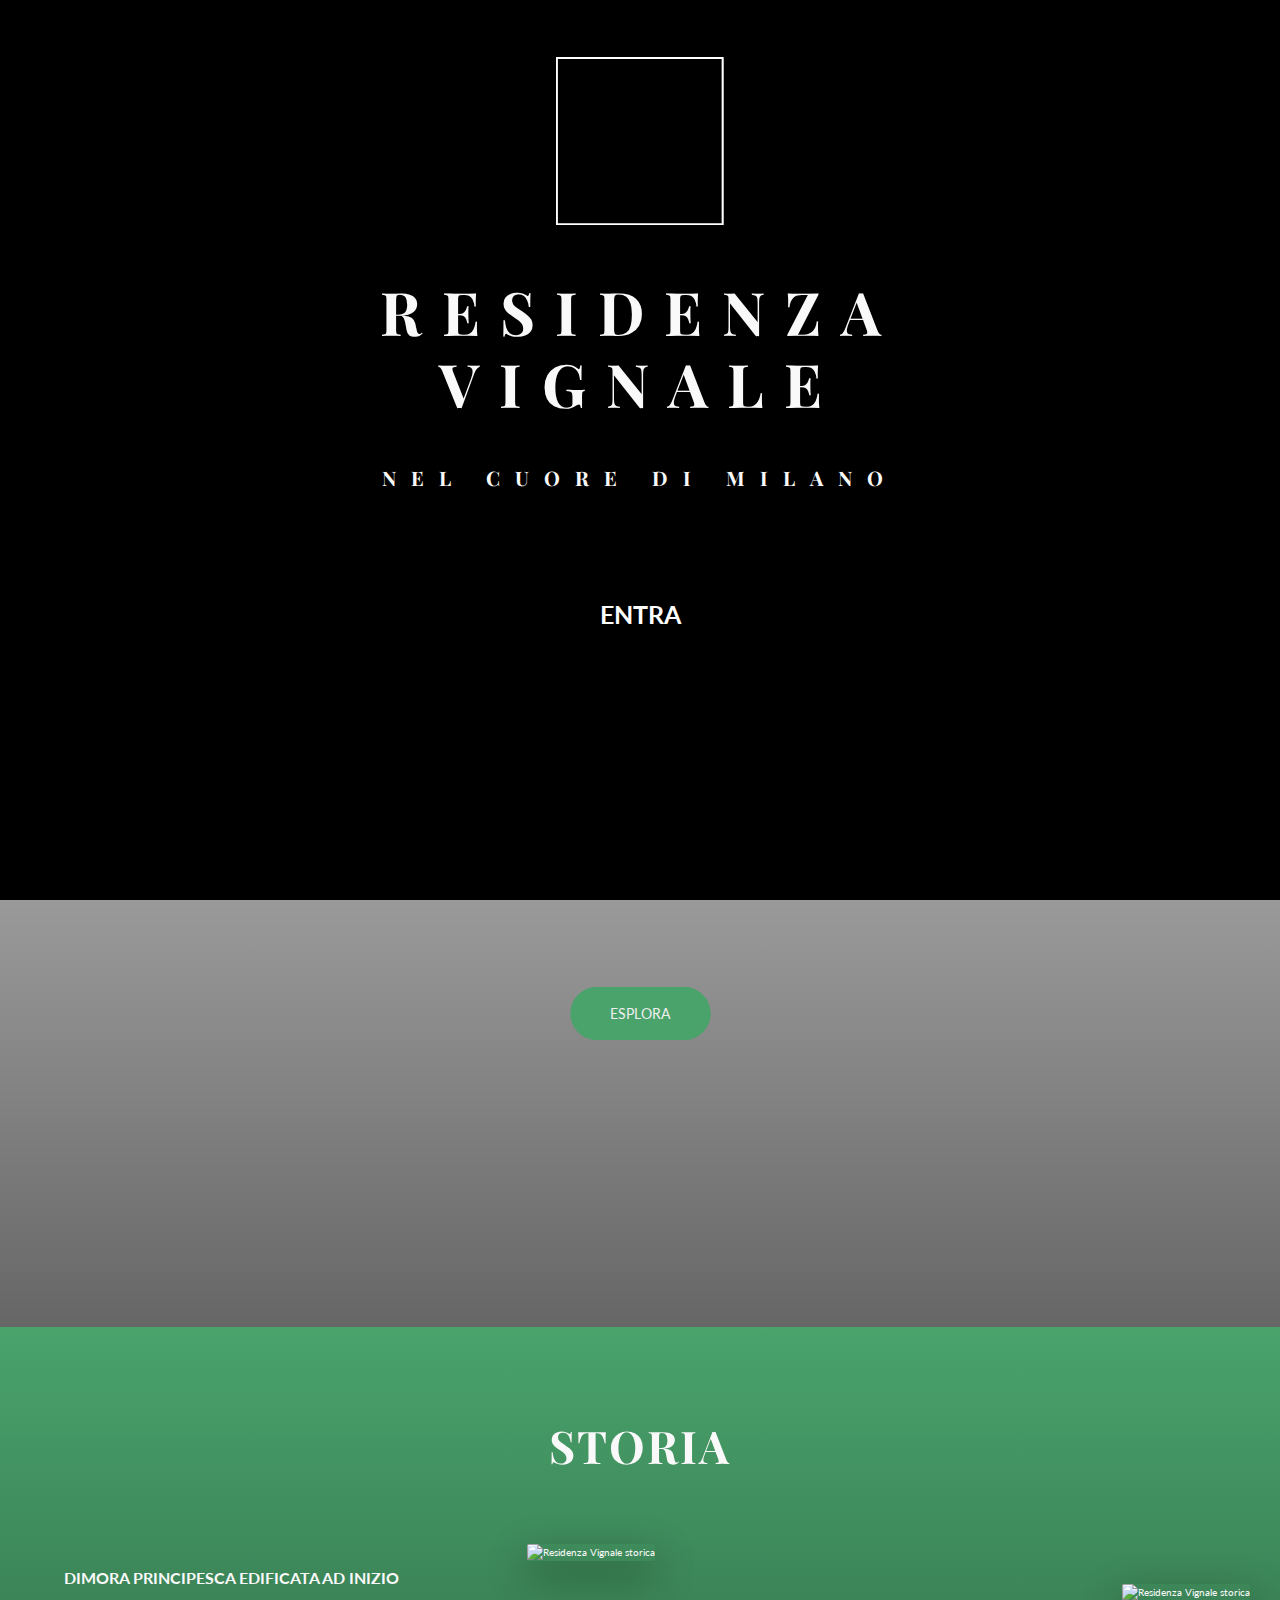
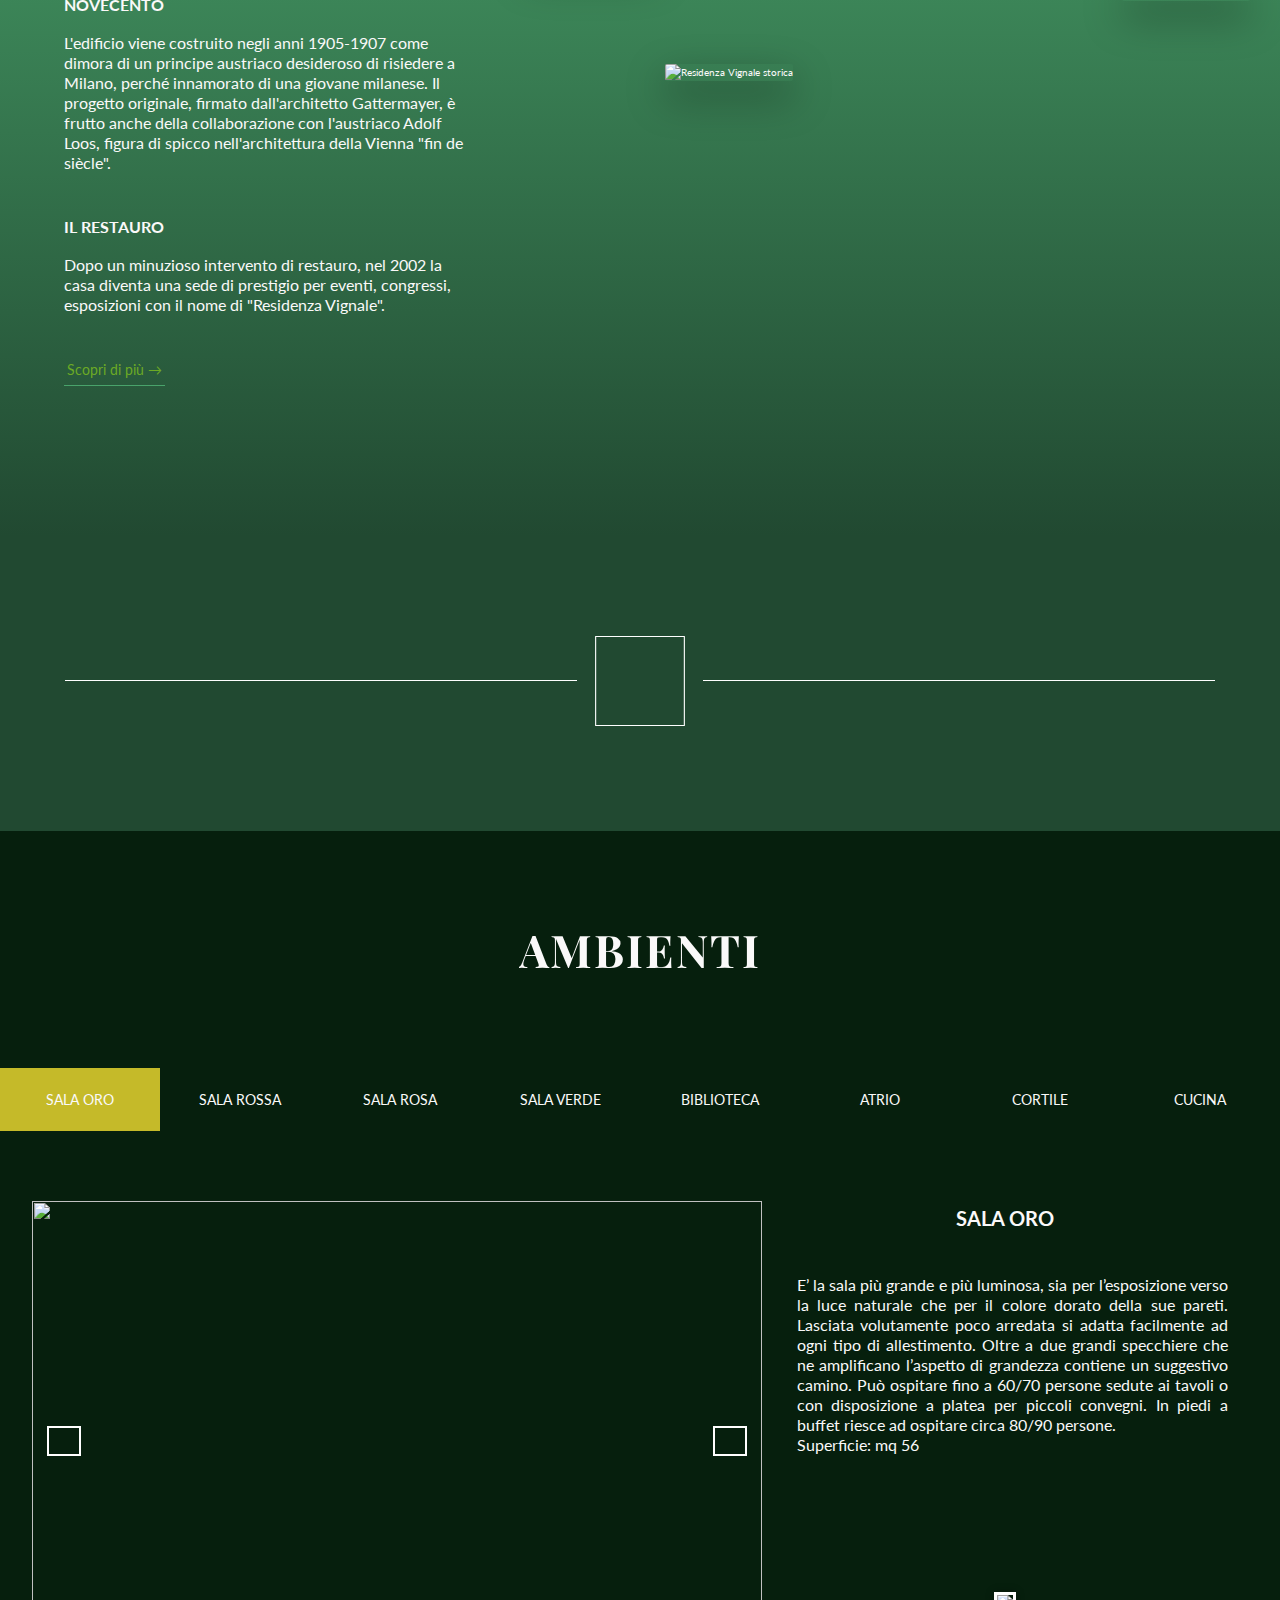
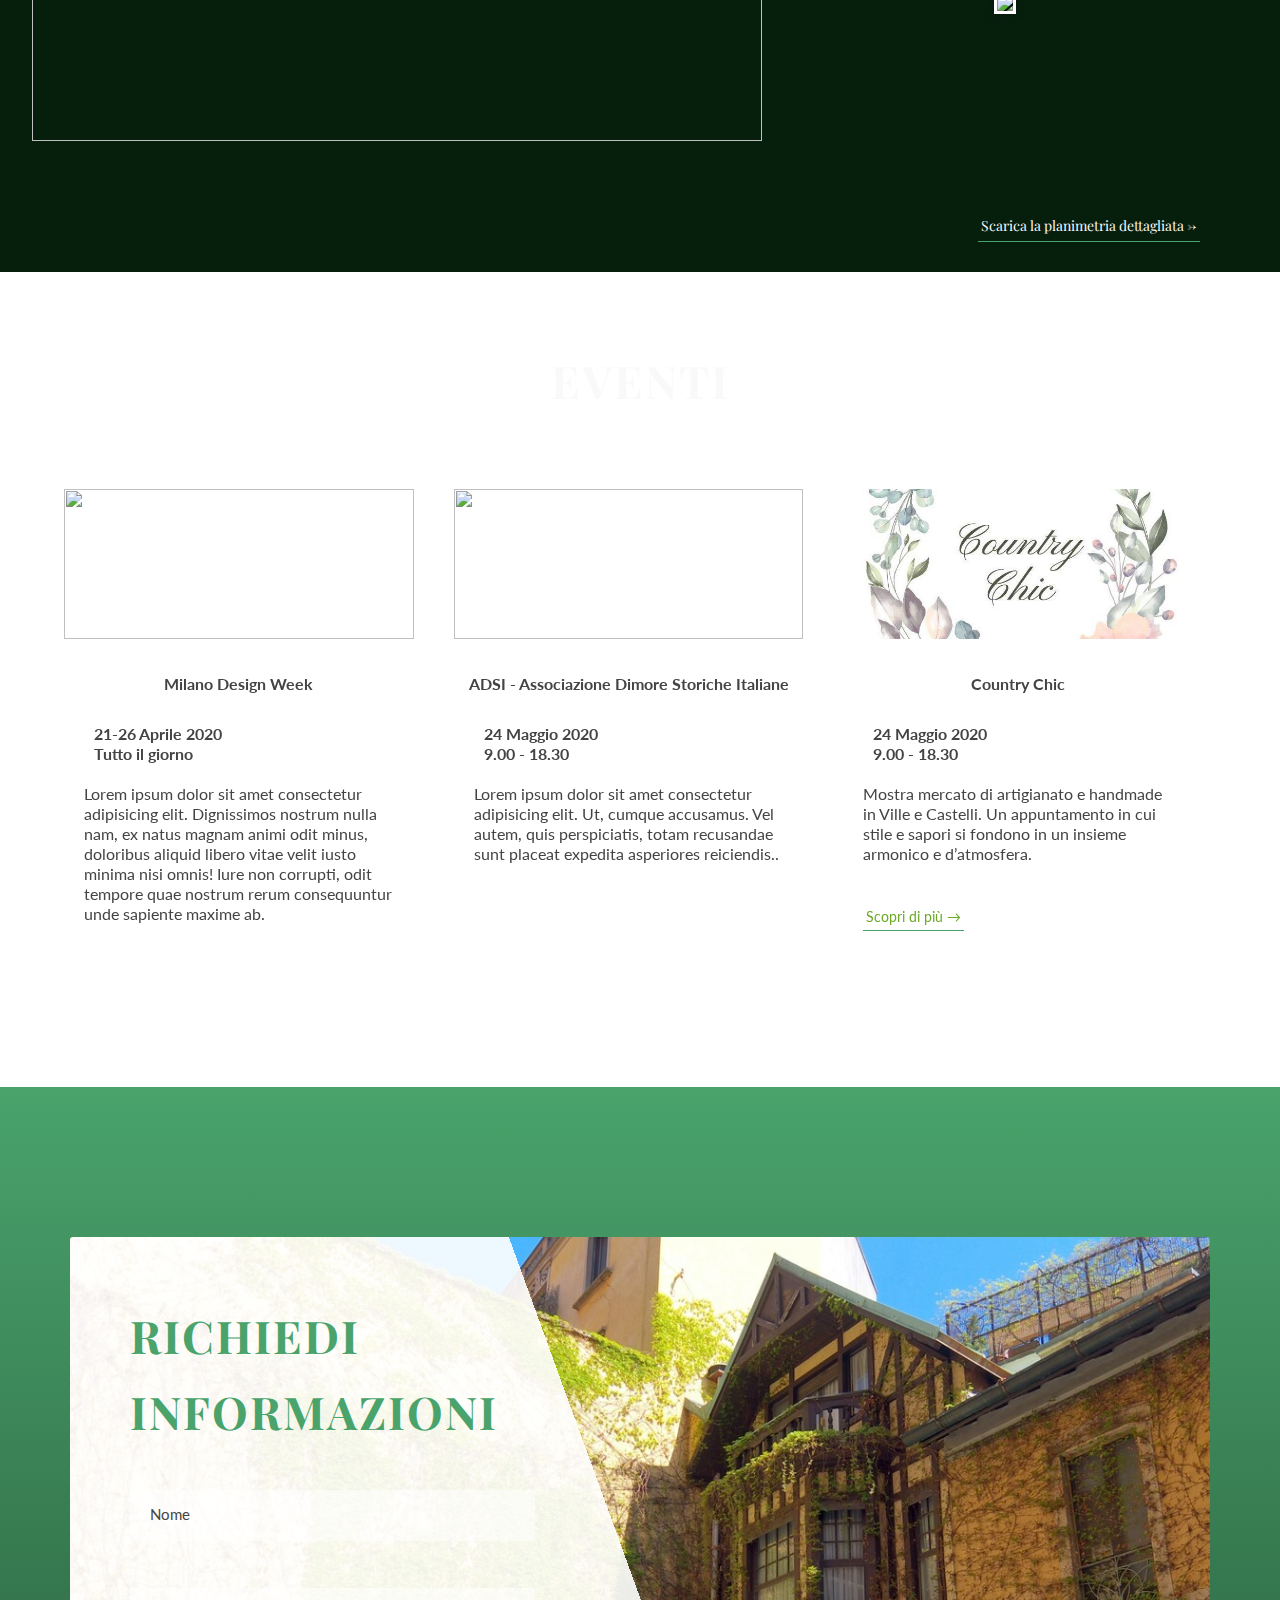
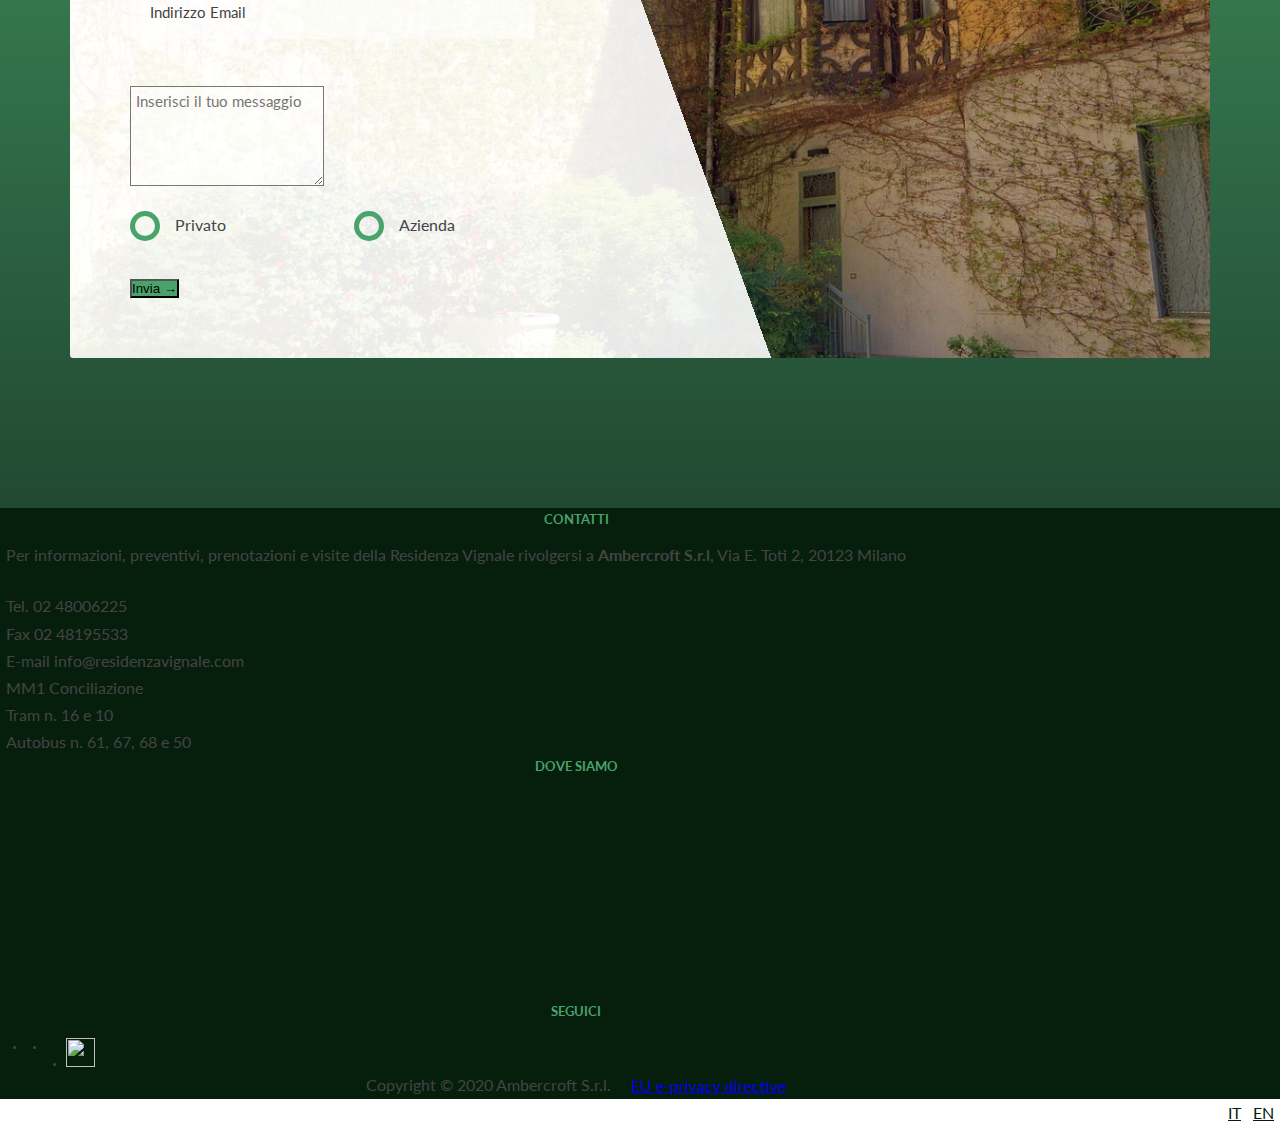
==== commit 5f545fa9: "Add files via upload" ====
--- a/index.html
+++ b/index.html
@@ -672,14 +672,6 @@
         </div>
       </section>
 
-     
-
-     
-      <form action="https://formspree.io/mbjylqrr" method="POST">
-        <input type="text" name="name">
-        <input type="email" name="_replyto">
-        <input type="submit" value="Send">
-      </form>
 
     <!-- FORM -->
     <section id="section-book" class="section-book">
@@ -973,7 +965,7 @@
         //pass
       } else {
         window.location.href(
-          "127.0.0.1:5500/en/index.html"
+          "en/index.html"
         );
       }
     }
--- a/css/style.css
+++ b/css/style.css
@@ -50,7 +50,6 @@
 } /* 1rem = 10px */
 
 body {
-  overflow-x: hidden;
   font-family: var(--text-body);
   font-weight: 400;
   line-height: 1.7;
@@ -207,6 +206,38 @@
 
 /* NAVBAR */
 
+.languages {
+  color: var(--color-secondary-dark);
+  top: 0;
+  padding-left: 15px;
+  float: right;
+}
+
+@media (max-width: 1200px) {
+  .languages {
+    color: var(--color-secondary-dark);
+    top: 0;
+  }
+}
+
+.language {
+  color: var(--color-secondary-dark);
+  cursor: pointer;
+}
+
+.language:hover {
+  font-weight: bold;
+}
+
+.language-en {
+  margin-right: 6px;
+}
+
+.highlight {
+  text-decoration: underline;
+  font-weight: bold;
+}
+
 .navbar {
   background-color: #fff;
 }
@@ -335,6 +366,7 @@
   letter-spacing: 1.5rem;
   animation: moveInRight 1s ease-out;
   padding-top: 3rem;
+  line-height: 3rem;
 }
 
 @media (max-width: 600px) {
@@ -451,6 +483,12 @@
   }
 }
 
+@media (max-width: 600px) {
+  #heading-ambienti h2.heading-secondary {
+    padding-top: 7rem;
+  }
+}
+
 .description {
   display: grid;
   height: 100%;
@@ -515,7 +553,7 @@
   .planimetria-det {
     display: flex;
     justify-content: center;
-    padding-bottom: 5rem;
+    padding-bottom: 7rem;
   }
 }
 
@@ -524,7 +562,7 @@
   height: 100%;
   width: 100%;
   overflow-x: hidden;
-  padding: 10rem 0;
+  padding: 7rem 0;
   background-image: url(/img/eventi/amazon/09_amazon.jpg);
   background-repeat: no-repeat;
   background-position: center;
@@ -710,6 +748,16 @@
   height: 200px;
 }
 
+.sub-footer {
+  display: flex;
+  align-items: center;
+  justify-content: center;
+}
+
+.sub-footer a {
+  padding-left: 20px;
+}
+
 @media (max-width: 992px) {
   .page-footer p,
   .page-footer ul,
--- a/css/componenti.css
+++ b/css/componenti.css
@@ -447,7 +447,7 @@
 
 @media (max-width: 1023px) {
   .tab2 {
-    padding: 1rem;
+    padding: 2rem;
   }
 }
 
@@ -680,10 +680,24 @@
   text-align: left;
   max-width: 255px;
 }
+
+@media (max-width: 1024px) {
+  .servizi-box_text {
+    max-width: 50%;
+    margin: 0 auto;
+  }
+}
+
+@media (max-width: 450px) {
+  .servizi-box_text {
+    max-width: 100%;
+    margin-left: 5rem;
+  }
+}
+
 .servizi-box_list {
   width: 85%;
-  margin: auto;
-  margin: auto 3rem;
+  margin: 0 auto;
 }
 .servizi-box_list > li {
   width: 100%;
@@ -696,7 +710,7 @@
 }
 
 .servizi-box_list > li span {
-  font-size: 1.4rem;
+  font-size: 1.6rem;
 }
 
 /* FORM */
@@ -731,7 +745,7 @@
 }
 
 .form__input:focus:invalid {
-  border-bottom: 3px solid var(--color-secondary-light);
+  border-bottom: 3px solid var(--color-secondary-dark);
 }
 
 .form__input::-webkit-input-placeholder {
@@ -748,6 +762,12 @@
   display: block;
   transition: all 0.3s;
 }
+/* 
+.form__input:focus .form__label {
+  border-bottom: 1px solid var(--color-secondary) !important;
+  box-shadow: 0 1px 0 0 var(--color-secondary) !important;
+  color: yellow;
+} */
 
 .form__input:placeholder-shown + .form__label {
   opacity: 0;
@@ -885,9 +905,10 @@
   animation: pulsate 1s infinite;
 }
 
-a.lightbox img:active,
-a.lightbox img:focus {
-  animation: none;
+@media only screen and (max-width: 1023px) {
+  a.lightbox img:hover {
+    animation: none;
+  }
 }
 
 /* Styles the lightbox, removes it from sight and adds the fade-in transition */
@@ -1028,7 +1049,7 @@
 .eventi-container-slider img {
   width: 100%;
   height: 150px;
-  object-fit: contain;
+  object-fit: cover;
 }
 
 .eventi-testo {
@@ -1101,4 +1122,5 @@
 .button-right:focus {
   background-color: var(--color-secondary-dark);
   color: var(--color-grey-light-1);
-}
+  -webkit-tap-highlight-color: transparent;
+}
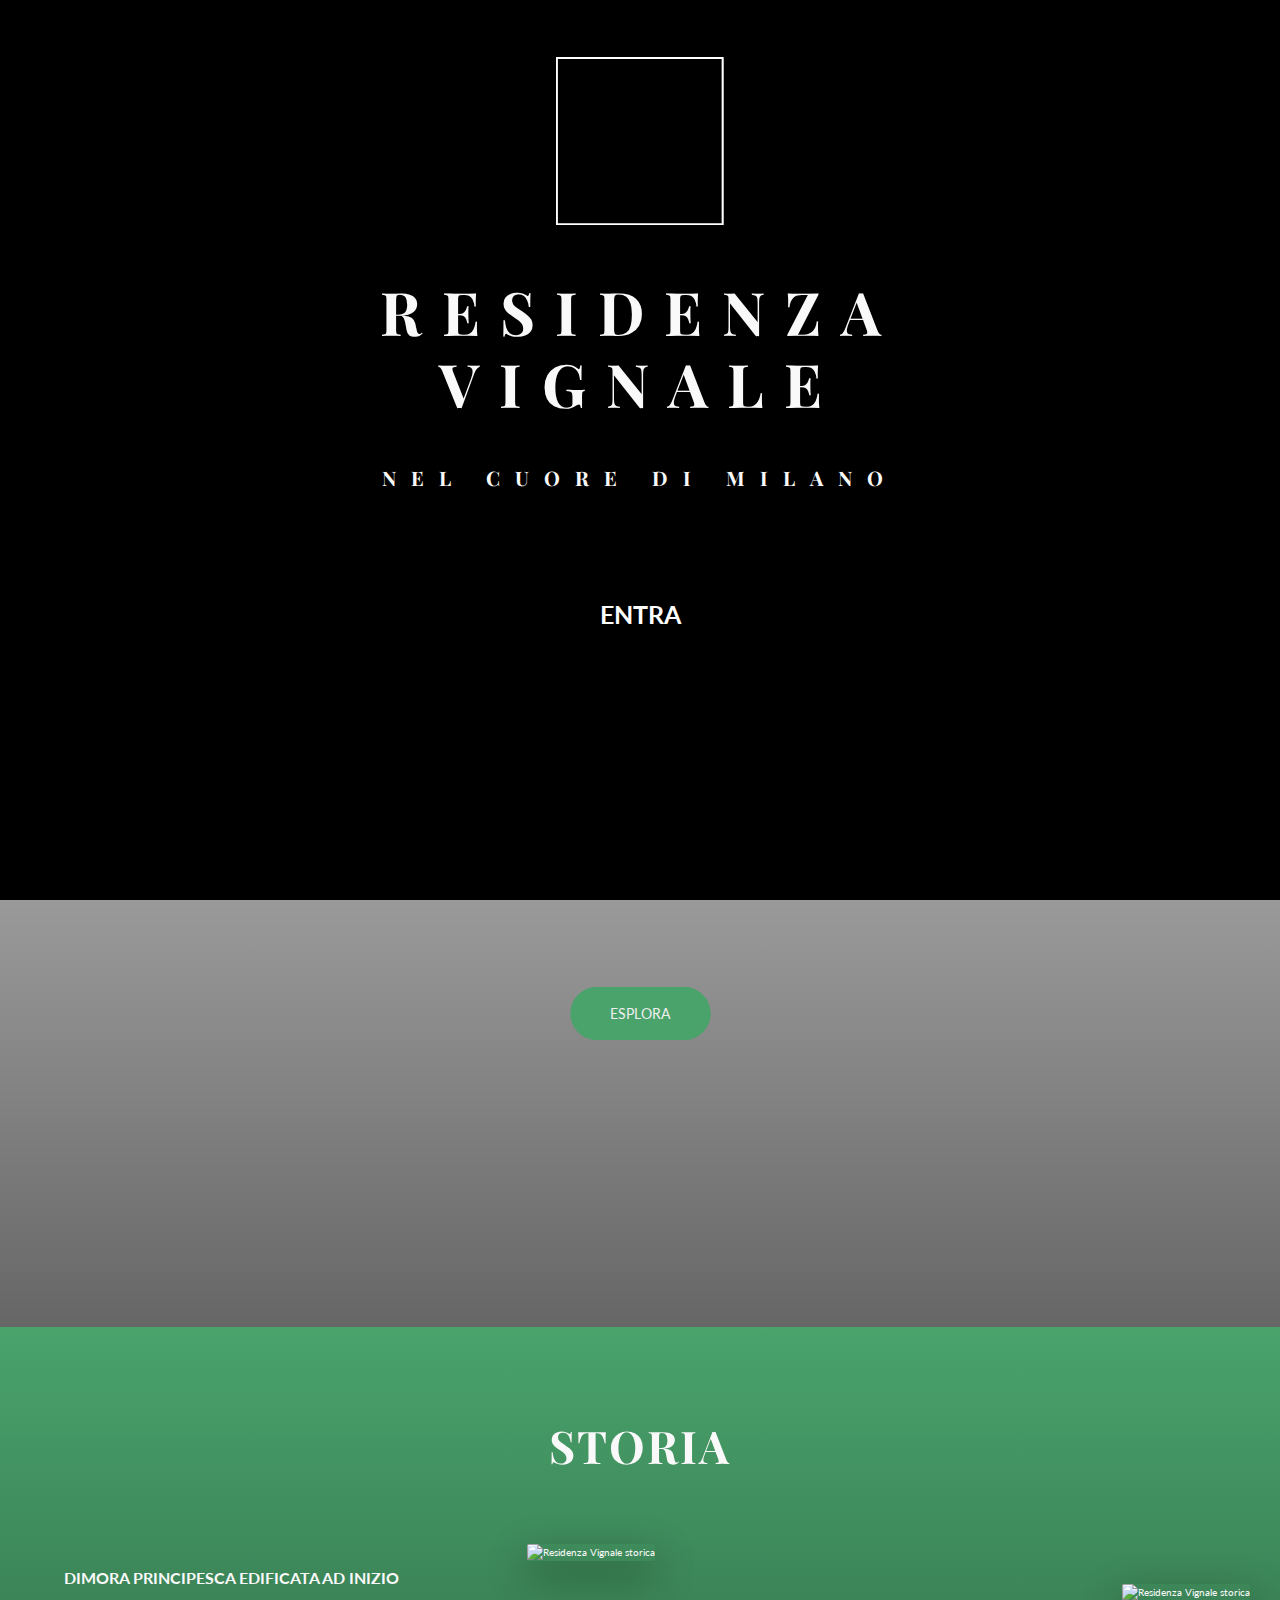
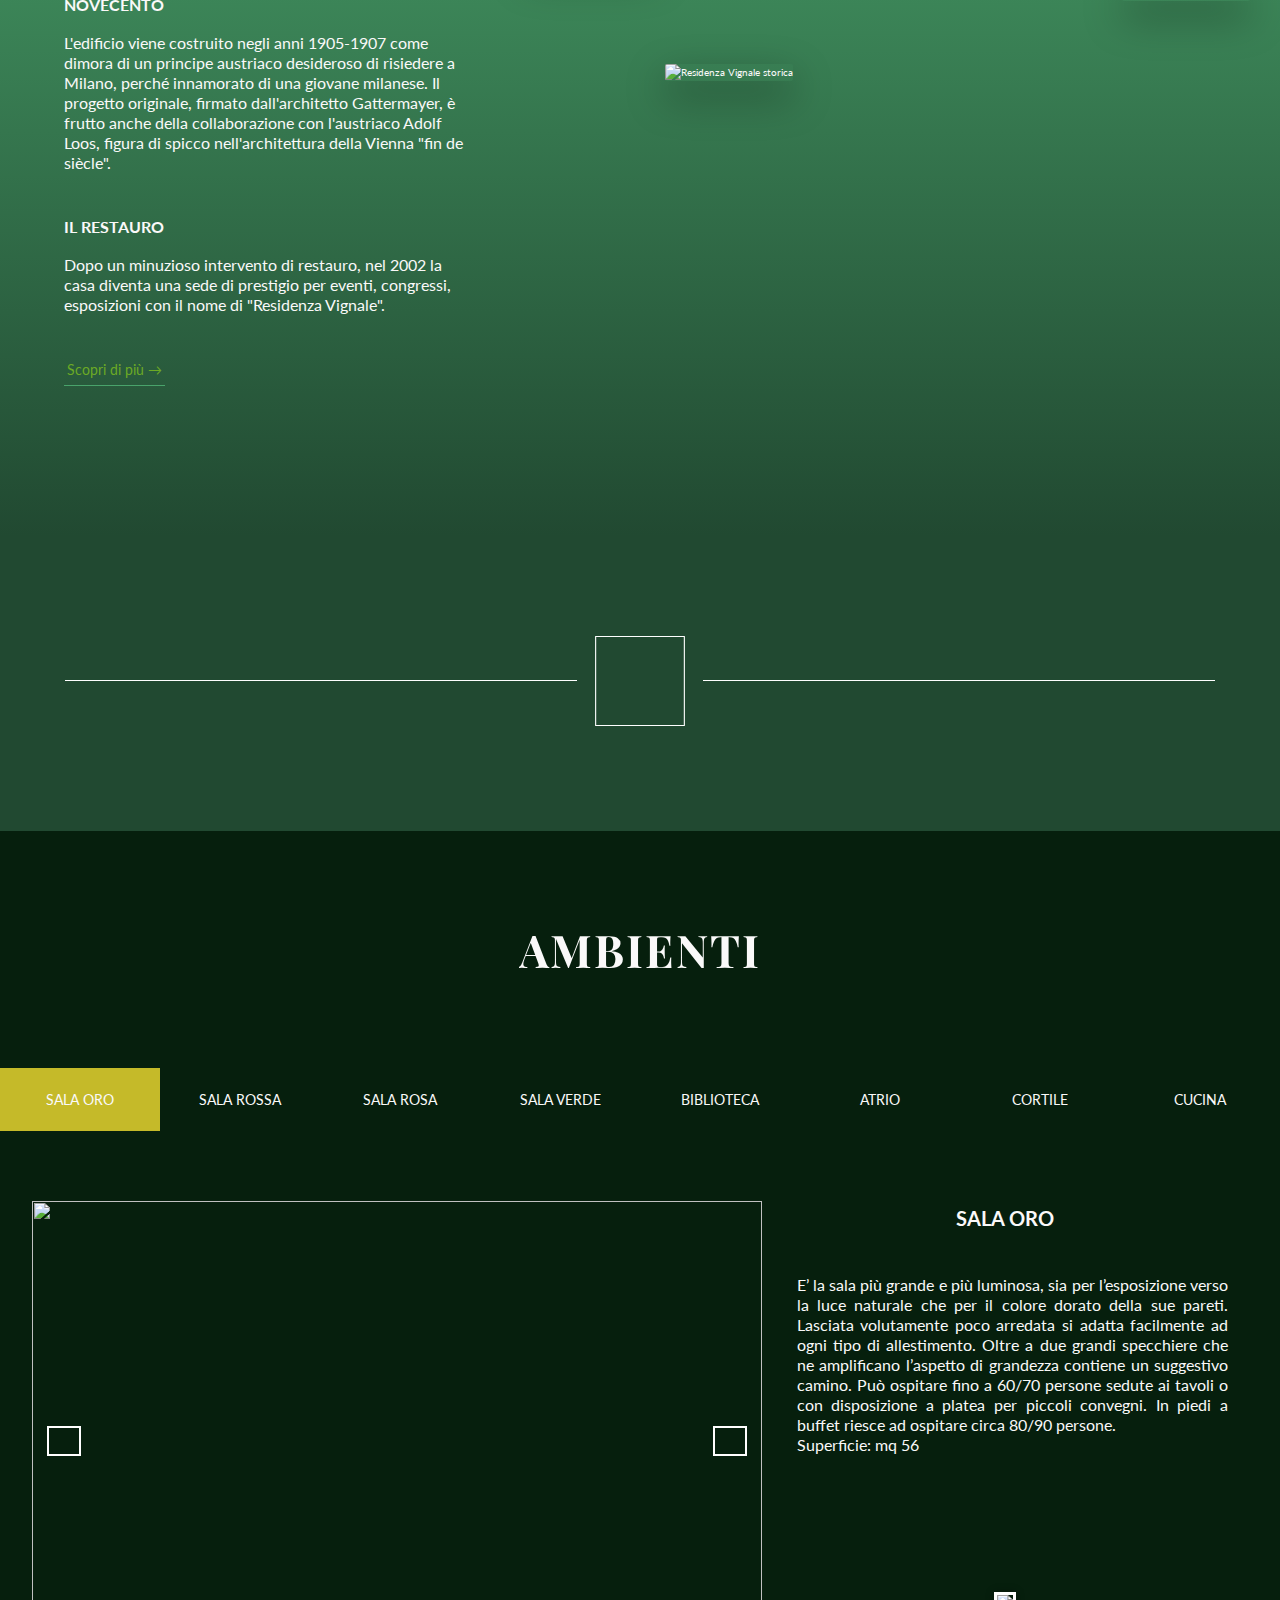
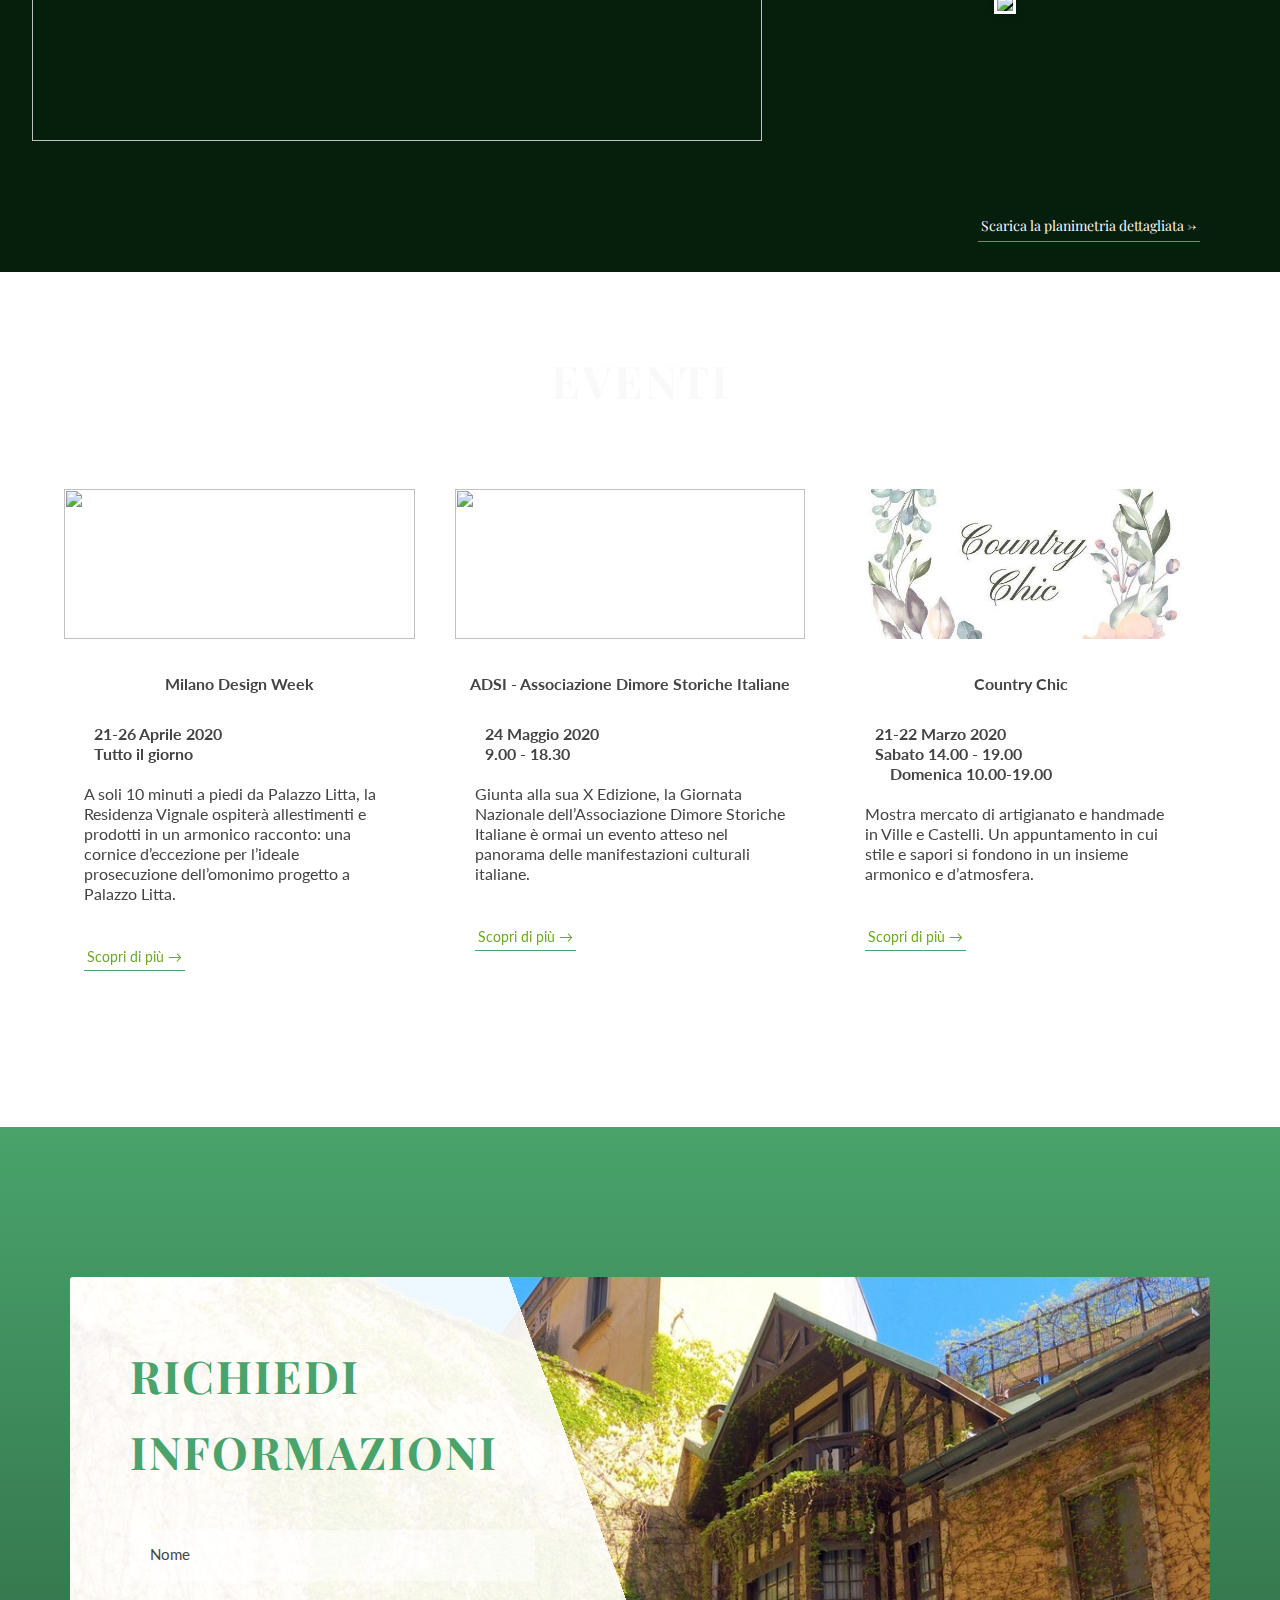
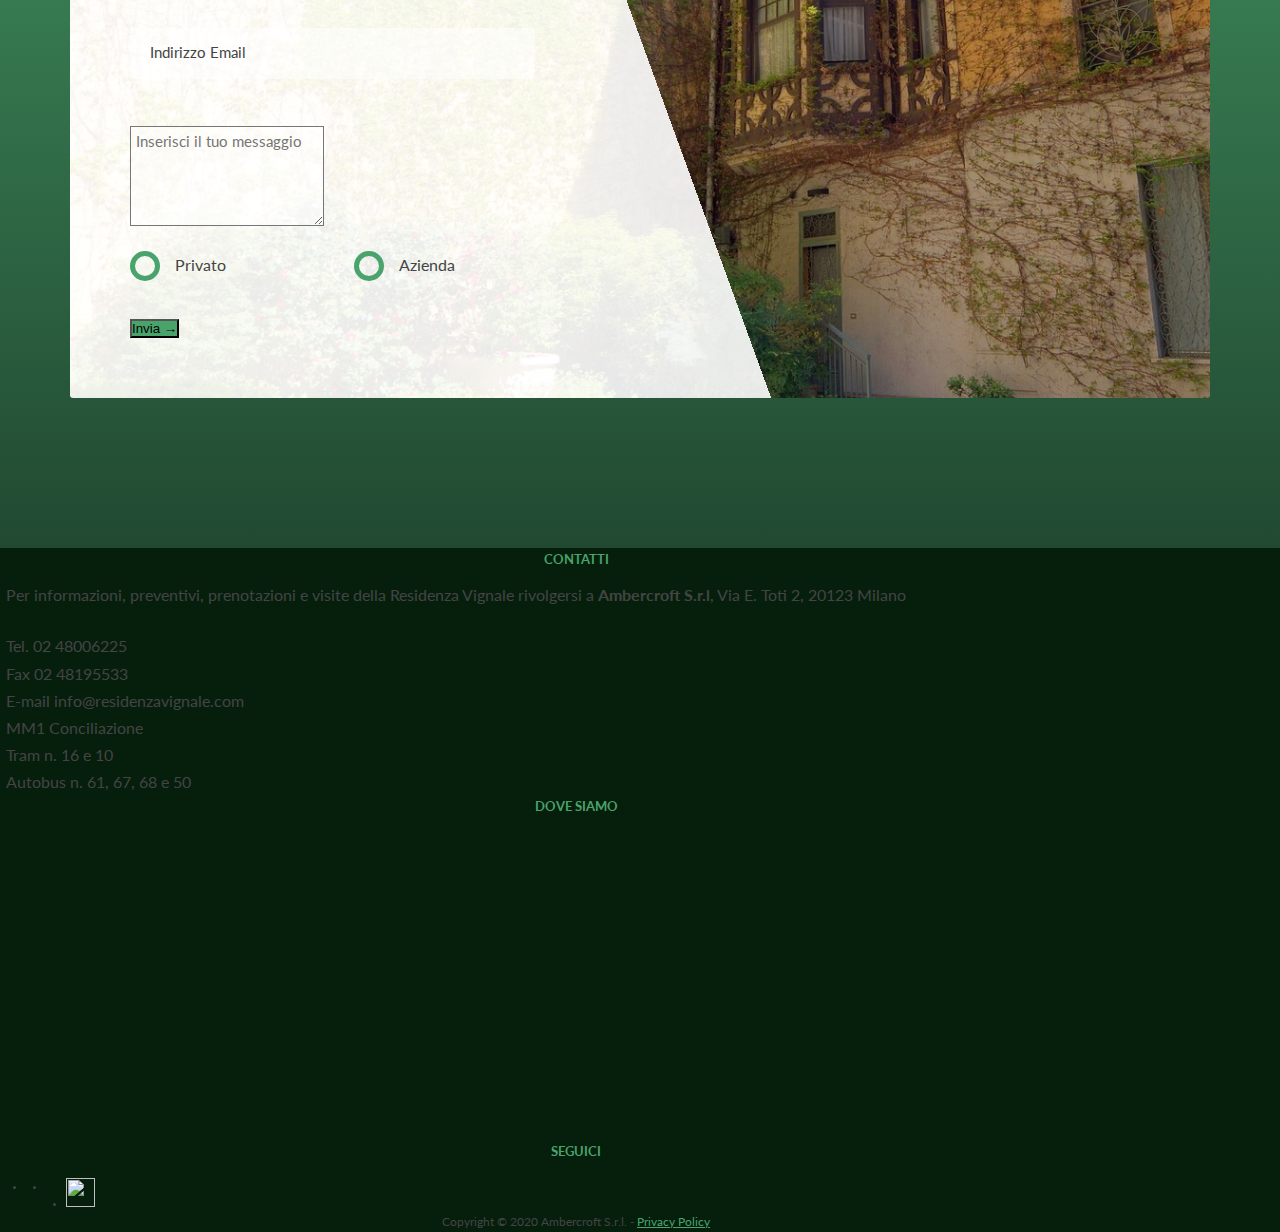
==== commit 39a0b821: "Add files via upload" ====
--- a/index.html
+++ b/index.html
@@ -54,10 +54,10 @@
       <div class="nav-wrapper container">
         <span class="languages">
           <a class="language language-it" href="index.html">IT</a>
-          &nbsp;
+          &nbsp; | &nbsp;
           <a class="language language-en" href="en/index.html">EN</a>
         </span>
-        <a id="logo-container" href="#" class="brand-logo"
+        <a id="logo-container" href="index.html" class="brand-logo"
           ><img
             class="logo"
             src="logo_residenza_vignale.svg
@@ -357,8 +357,11 @@
             <div class="griglia">
               <div class="slider_container">
                 <div class="slider slider_count">
+                  <img class="slide" src="/img/ambienti/sala_rosa/04_sala_rosa.jpg" alt="" />
+                  <img class="slide" src="/img/ambienti/sala_rosa/03_sala_rosa.jpg" alt="" />
                   <img class="slide" src="/img/ambienti/sala_rosa/01_sala_rosa.jpg" alt="" />
-                  <img class="slide" src="/img/ambienti/sala_rosa/02_sala_rosa.jpg" alt="" />
+                  <img class="slide" src="/img/ambienti/sala_rosa/05_sala_rosa.jpg" alt="" />
+                  <img class="slide" src="/img/ambienti/sala_rosa/06_sala_rosa.jpg" alt="" />
                 </div>
                 <div class="buttons">
                   <button id="prev">
@@ -616,7 +619,9 @@
               <div  class="eventi-icone">
                 <i class="far fa-calendar-alt calendar"></i><span >21-26 Aprile 2020 </span> <br>
               <i class="far fa-clock ora"></i><span>Tutto il giorno</span>
-              <p>Lorem ipsum dolor sit amet consectetur adipisicing elit. Dignissimos nostrum nulla nam, ex natus magnam animi odit minus, doloribus aliquid libero vitae velit iusto minima nisi omnis! Iure non corrupti, odit tempore quae nostrum rerum consequuntur unde sapiente maxime ab.</p>
+              <p>A soli 10 minuti a piedi da Palazzo Litta, la Residenza Vignale ospiterà allestimenti e prodotti in un armonico racconto: una cornice d’eccezione per l’ideale prosecuzione dell’omonimo progetto a Palazzo Litta.</p>
+                <a href="https://www.facebook.com/pg/moscapartnersdesignevents/posts/" target="_blank" class="btn-text u-margin-top-small"
+              >Scopri di più &rarr;</a>
             </div>
             </div>
             </li>
@@ -628,7 +633,9 @@
               <div class="eventi-icone">
                 <i class="far fa-calendar-alt calendar"></i><span >24 Maggio 2020 </span> <br>
               <i class="far fa-clock ora"></i><span>9.00 - 18.30</span>
-              <p>Lorem ipsum dolor sit amet consectetur adipisicing elit. Ut, cumque accusamus. Vel autem, quis perspiciatis, totam recusandae sunt placeat expedita asperiores reiciendis..</p>
+              <p>Giunta alla sua X Edizione, la Giornata Nazionale dell’Associazione Dimore Storiche Italiane è ormai un evento atteso nel panorama delle manifestazioni culturali italiane.</p>
+              <a href="http://www.adsi.it/" target="_blank" class="btn-text u-margin-top-small"
+              >Scopri di più &rarr;</a>
             </div>
               </div>
             </li>
@@ -639,8 +646,9 @@
                 <div class="eventi-title"><h4>Country Chic</h4></div>
                 
                 <div  class="eventi-icone">
-                  <i class="far fa-calendar-alt calendar"></i><span >24 Maggio 2020 </span> <br>
-                <i class="far fa-clock ora"></i><span>9.00 - 18.30</span>
+                  <i class="far fa-calendar-alt calendar"></i><span >21-22 Marzo 2020 </span> <br>
+                <i class="far fa-clock ora"></i><span>Sabato 14.00 - 19.00<br><span style="padding-left: 25px;">Domenica 10.00-19.00</span> </span>
+                
                 <p>Mostra mercato di artigianato e handmade in Ville e Castelli.
                   Un appuntamento in cui stile e sapori si fondono in un insieme armonico e d’atmosfera.</p>
                   <a href="https://www.facebook.com/CountryChicMostraMercato/" target="_blank" class="btn-text u-margin-top-small"
@@ -650,7 +658,7 @@
               </div>
             </li>
 
-            <li>
+         <!--    <li>
               <div><img src="img/eventi/comingsoon.png" alt="" /></div>
               <div class="eventi-testo">
                 <div class="eventi-title"><h4>Coming Soon</h4></div>
@@ -662,7 +670,7 @@
               </div>
               
               </div>
-            </li>
+            </li> -->
             
           </ul>
         </div>
@@ -788,17 +796,12 @@
       </div>
       <div class="footer-copyright">
         <div class="container sub-footer">
-          <p>Copyright © 2020 Ambercroft S.r.l. </p> 
-          <a href="https://eur-lex.europa.eu/legal-content/IT/ALL/?uri=CELEX:32002L0058" target="_blank">EU e-privacy directive</a> 
+          <p>Copyright © 2020 Ambercroft S.r.l. - <a href="https://eur-lex.europa.eu/legal-content/IT/ALL/?uri=CELEX:32002L0058" target="_blank">Privacy Policy</a>  </p> 
+          
   
         </div>
         <!-- <span style="color: var(--color-secondary);font-style:bold; font-size: 1.2rem;">Designed by &there4;</span> -->
       </div>
-      <span class="languages">
-        <a class="language language-it" href="index.html">IT</a>
-        &nbsp;
-        <a class="language language-en" href="en/index.html">EN</a>
-      </span>
     </footer>
 
     <!-- POPUP HISTORY -->
@@ -965,7 +968,7 @@
         //pass
       } else {
         window.location.href(
-          "en/index.html"
+          "https://priceless-pasteur-815a47.netlify.com/en/index.html"
         );
       }
     }
--- a/css/style.css
+++ b/css/style.css
@@ -209,7 +209,7 @@
 .languages {
   color: var(--color-secondary-dark);
   top: 0;
-  padding-left: 15px;
+  padding-left: 5px;
   float: right;
 }
 
@@ -251,6 +251,11 @@
   }
 }
 
+@media (max-width: 450px) {
+  .nav-wrapper {
+    max-width: 95%;
+  }
+}
 nav .sidenav-trigger {
   float: right;
 }
@@ -270,6 +275,12 @@
   width: 4rem;
   height: 4rem;
   margin-top: 1.2rem;
+}
+
+@media (max-width: 330px) {
+  .logo {
+    width: 3rem;
+  }
 }
 
 .material-icons {
@@ -283,6 +294,12 @@
   letter-spacing: 0.2rem;
   float: right;
   padding: 2.2rem 1rem;
+}
+
+@media (max-width: 330px) {
+  p.nav-titolo {
+    font-size: 1.2rem;
+  }
 }
 
 p.nav-titolo2 {
@@ -745,24 +762,32 @@
 
 .google-map {
   max-width: 400px;
-  height: 200px;
+  height: 300px;
+}
+
+@media (max-width: 992px) {
+  .google-map {
+    max-width: 100%;
+    height: 300px;
+  }
 }
 
 .sub-footer {
   display: flex;
   align-items: center;
   justify-content: center;
+  font-size: 1.2rem;
 }
 
 .sub-footer a {
-  padding-left: 20px;
+  color: var(--color-secondary);
 }
 
 @media (max-width: 992px) {
   .page-footer p,
   .page-footer ul,
   .page-footer .social-icon {
-    width: 80%;
+    width: 95%;
     text-align: center;
     margin: 0 auto;
   }
--- a/css/componenti.css
+++ b/css/componenti.css
@@ -209,7 +209,7 @@
 }
 
 .btn-text:hover {
-  background-color: var(--color-secondary3-opaco);
+  background-color: var(--color-secondary);
   color: var(--color-grey-light-3);
   box-shadow: 0 1rem 2rem rgba(0, 0, 0, 0.15);
   transform: translateY(-2px);
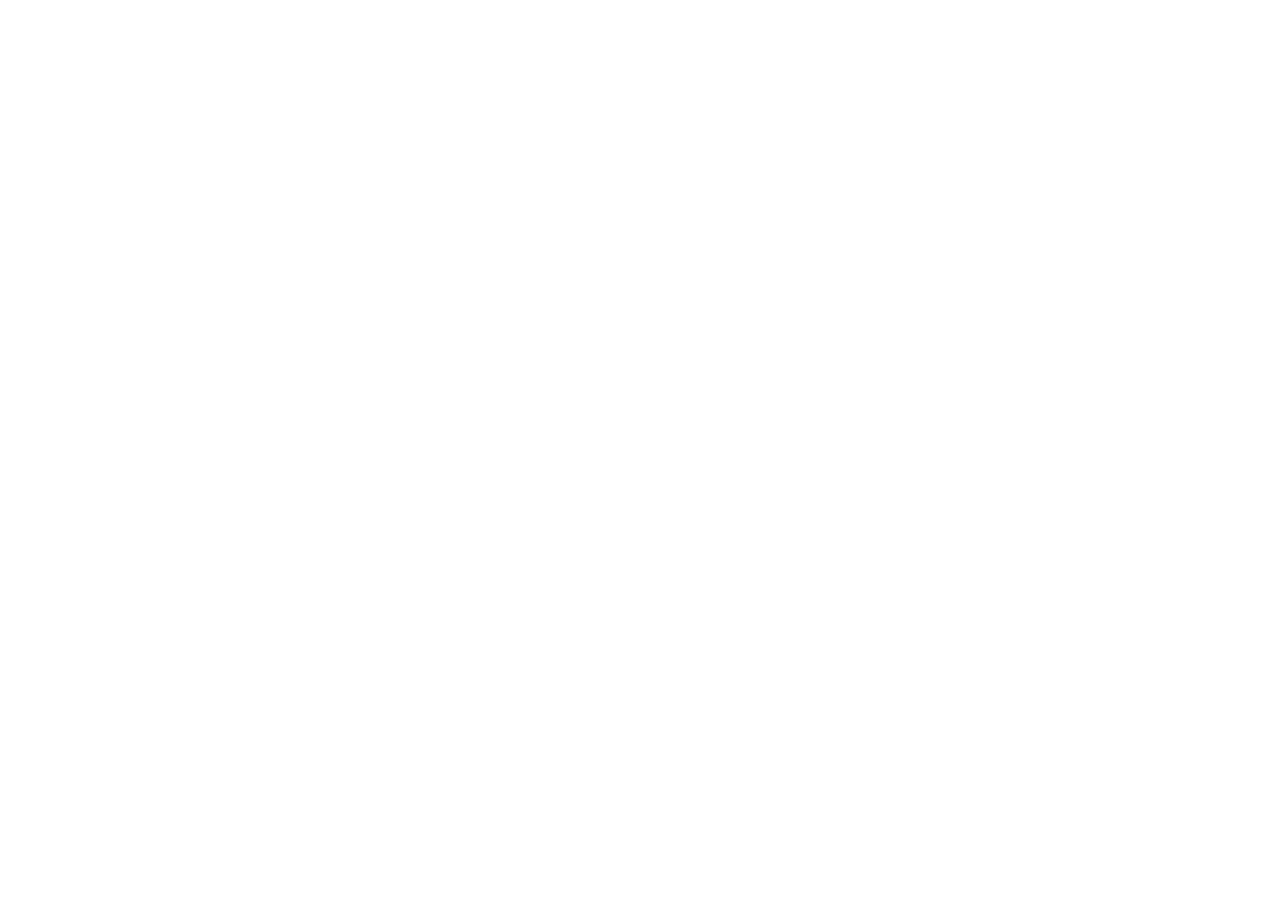
==== commit 2de8745c: "Update index.html" ====
--- a/index.html
+++ b/index.html
@@ -967,9 +967,8 @@
       if (userLang == "it") {
         //pass
       } else {
-        window.location.href(
-          "https://priceless-pasteur-815a47.netlify.com/en/index.html"
-        );
+        window.location.href = "https://priceless-pasteur-815a47.netlify.com/en/index.html"
+       
       }
     }
   </script>
--- a/css/style.css
+++ b/css/style.css
@@ -54,6 +54,7 @@
   font-weight: 400;
   line-height: 1.7;
   color: var(--color-grey-dark-2);
+  overflow-x: hidden;
 }
 
 .ggg {
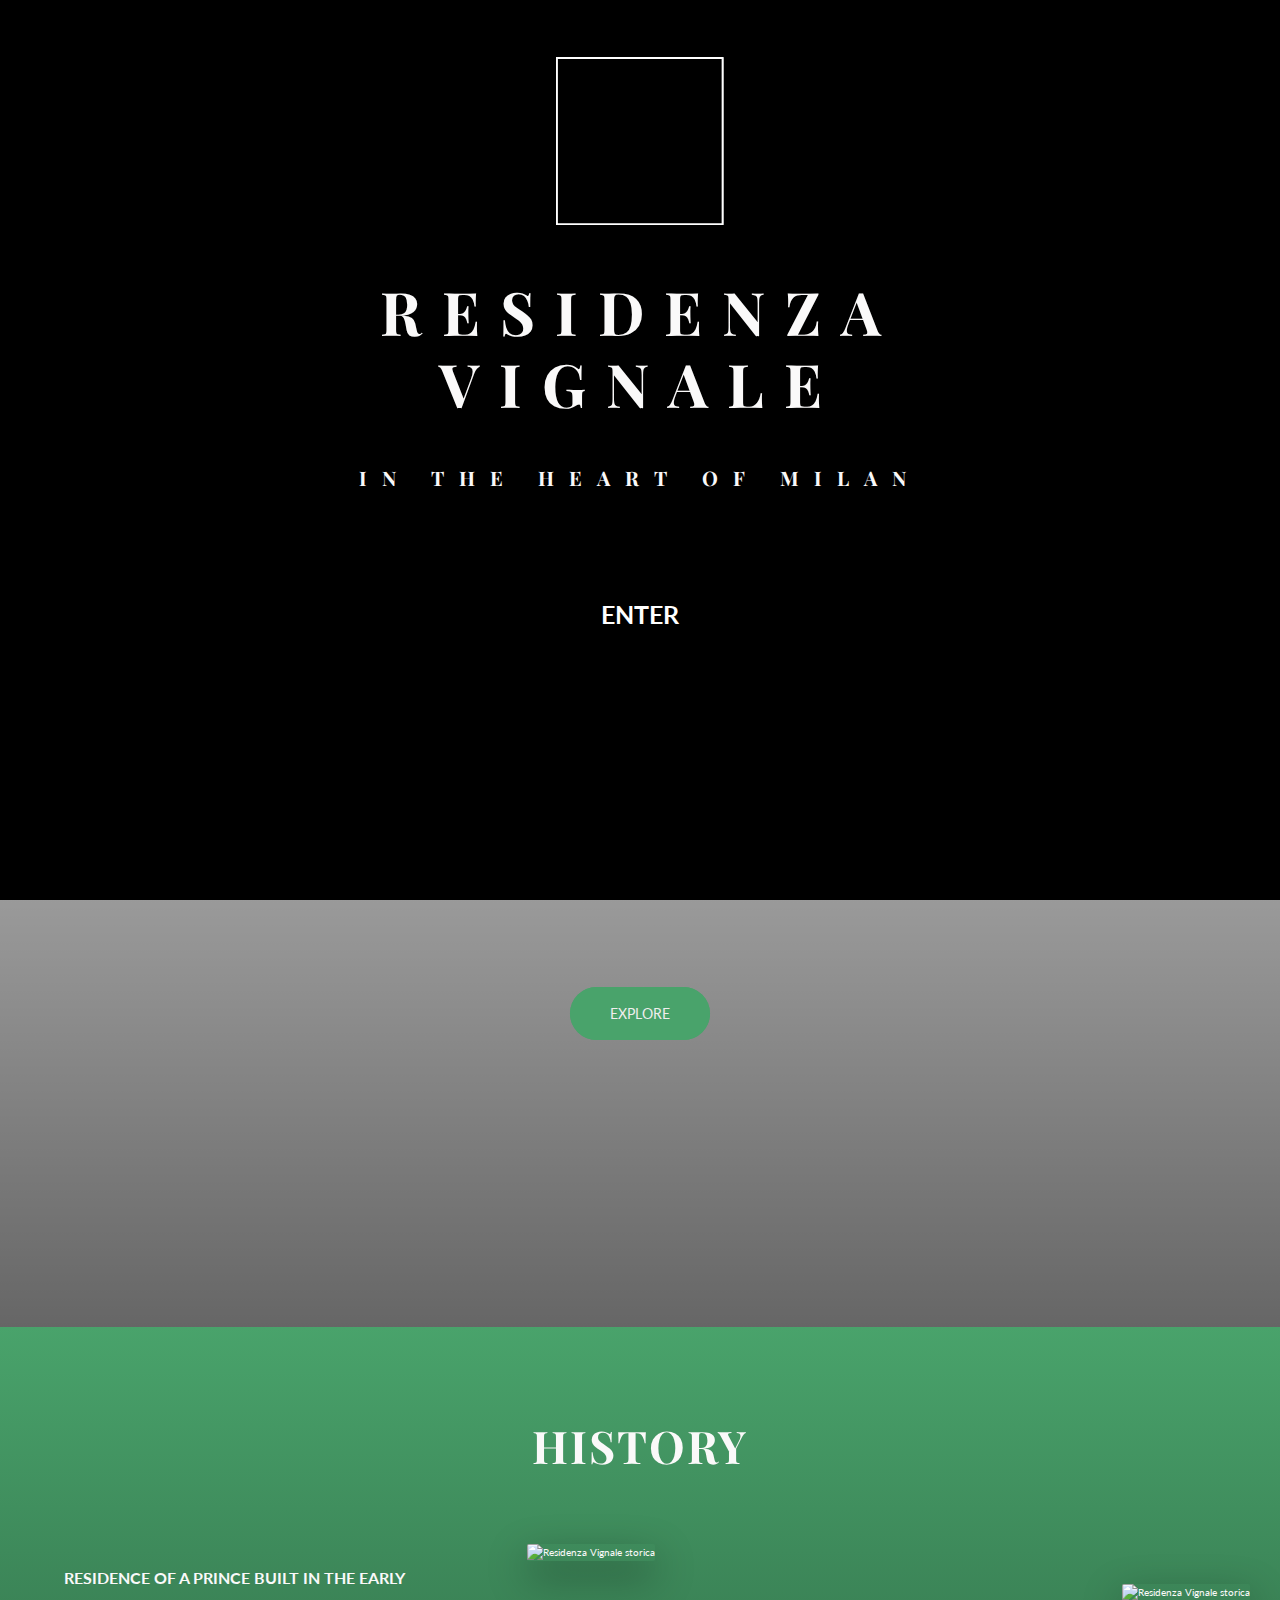
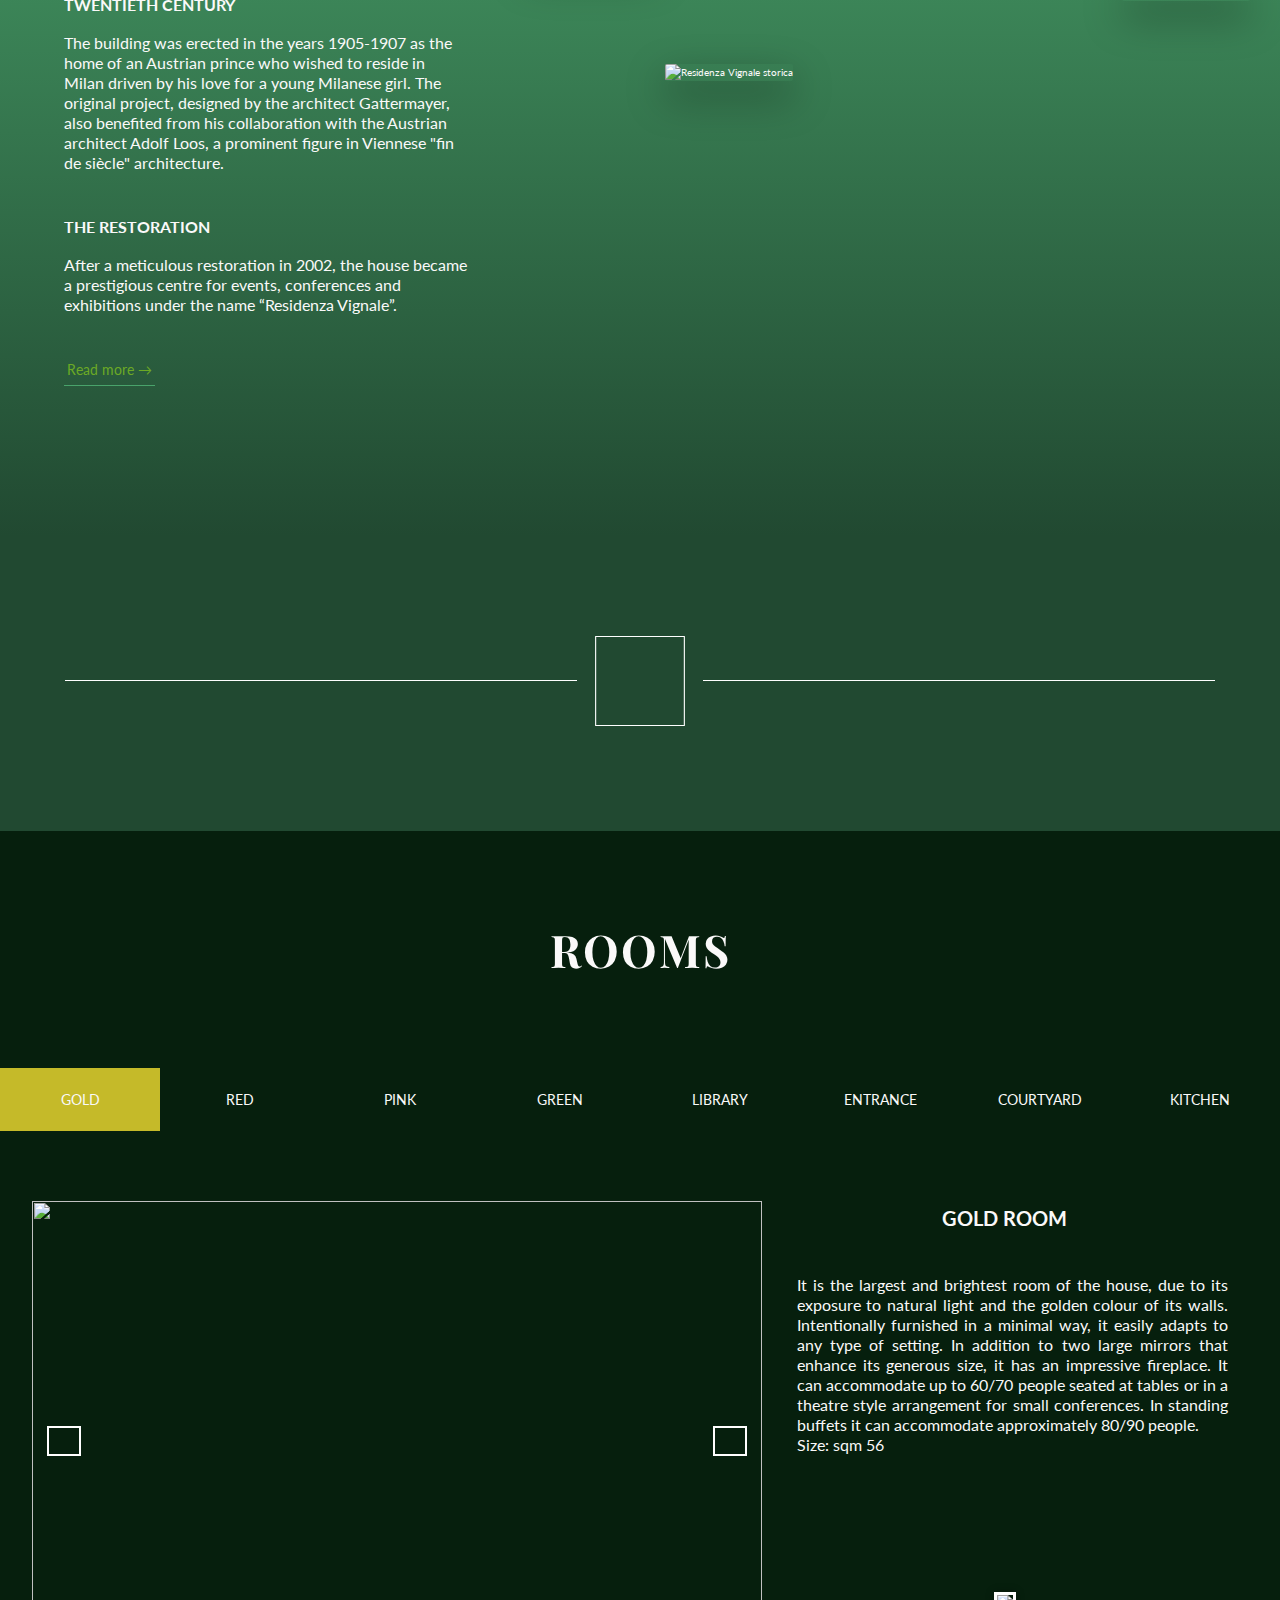
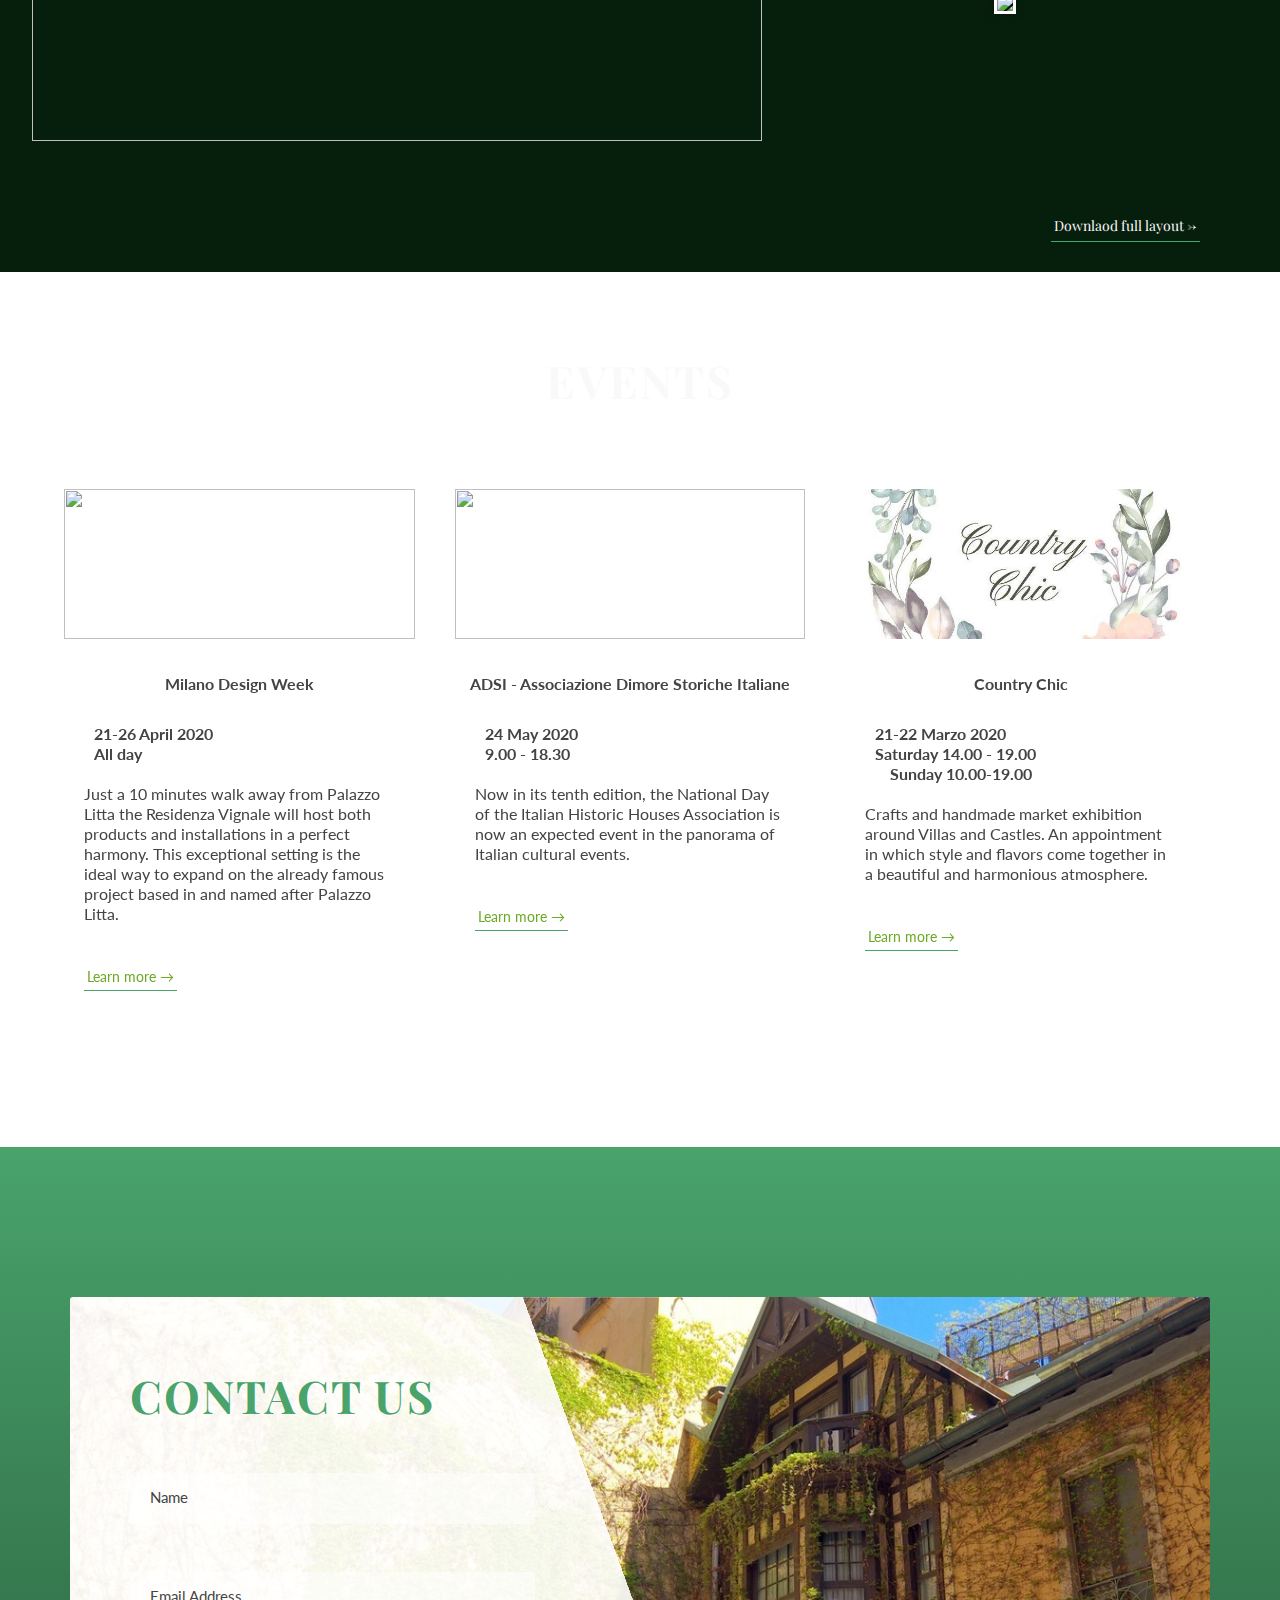
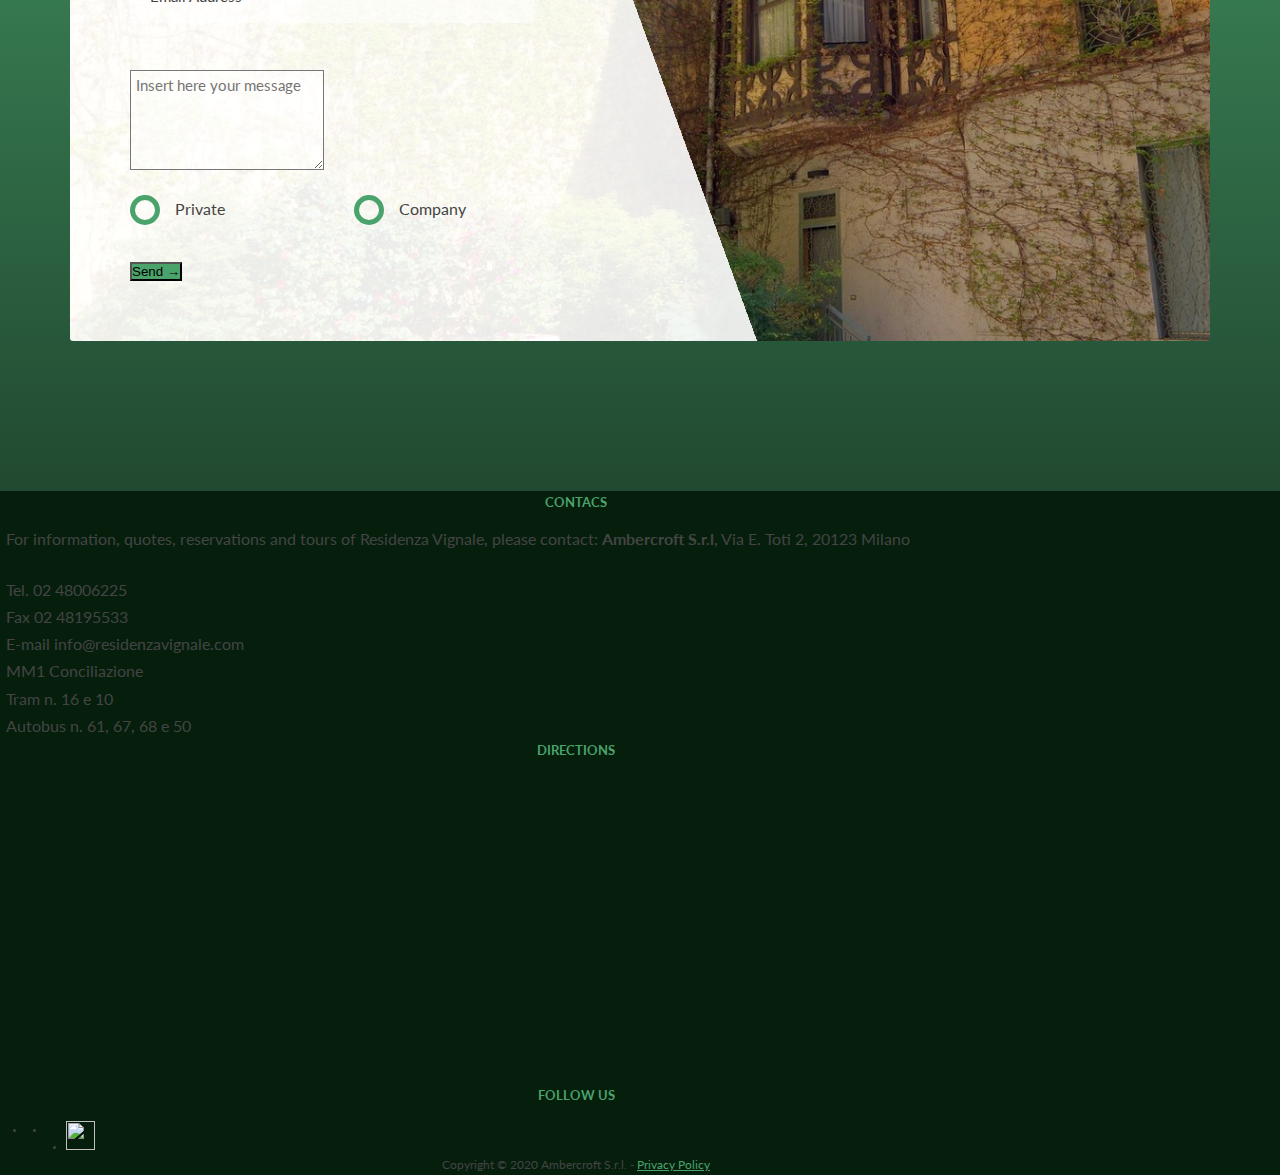
==== commit f5d4ba93: "Update index.html" ====
--- a/index.html
+++ b/index.html
@@ -967,7 +967,7 @@
       if (userLang == "it") {
         //pass
       } else {
-        window.location.href = "https://priceless-pasteur-815a47.netlify.com/en/index.html"
+        window.location.replace("en/index.html")
        
       }
     }
